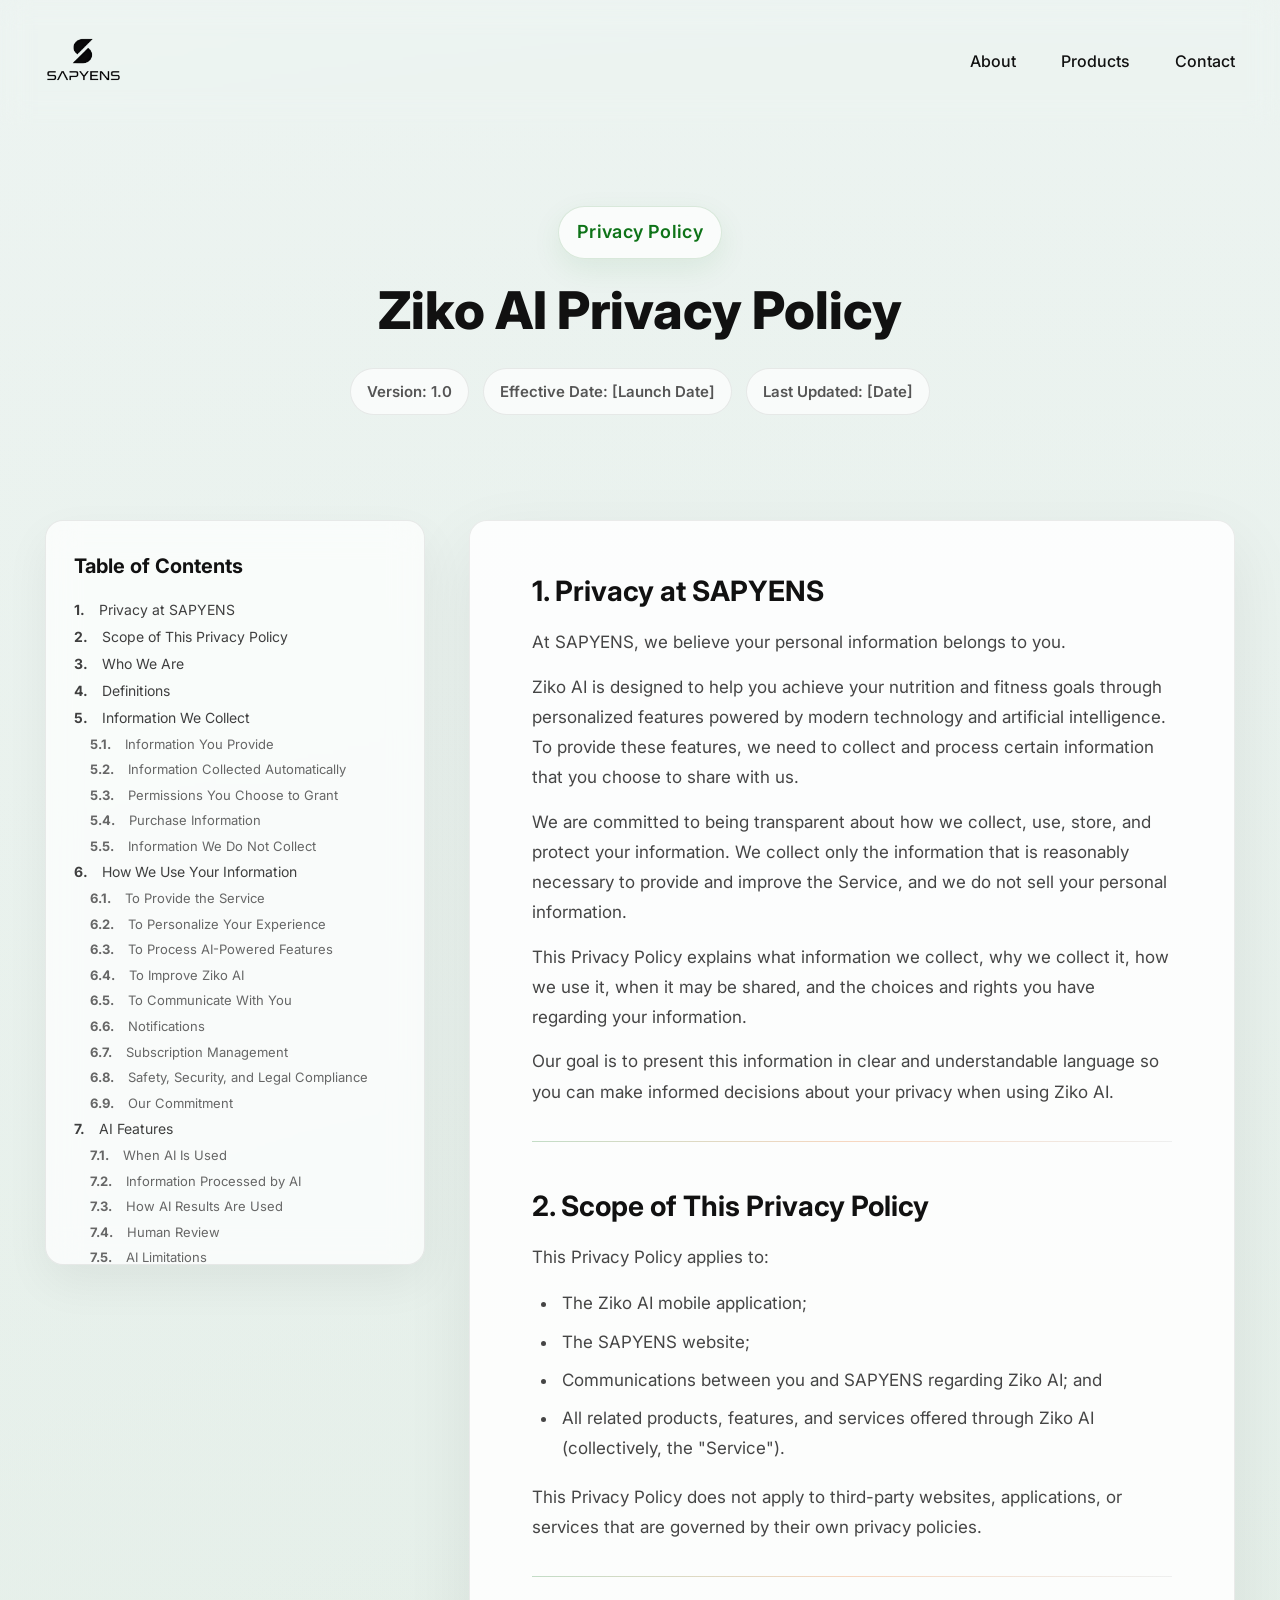
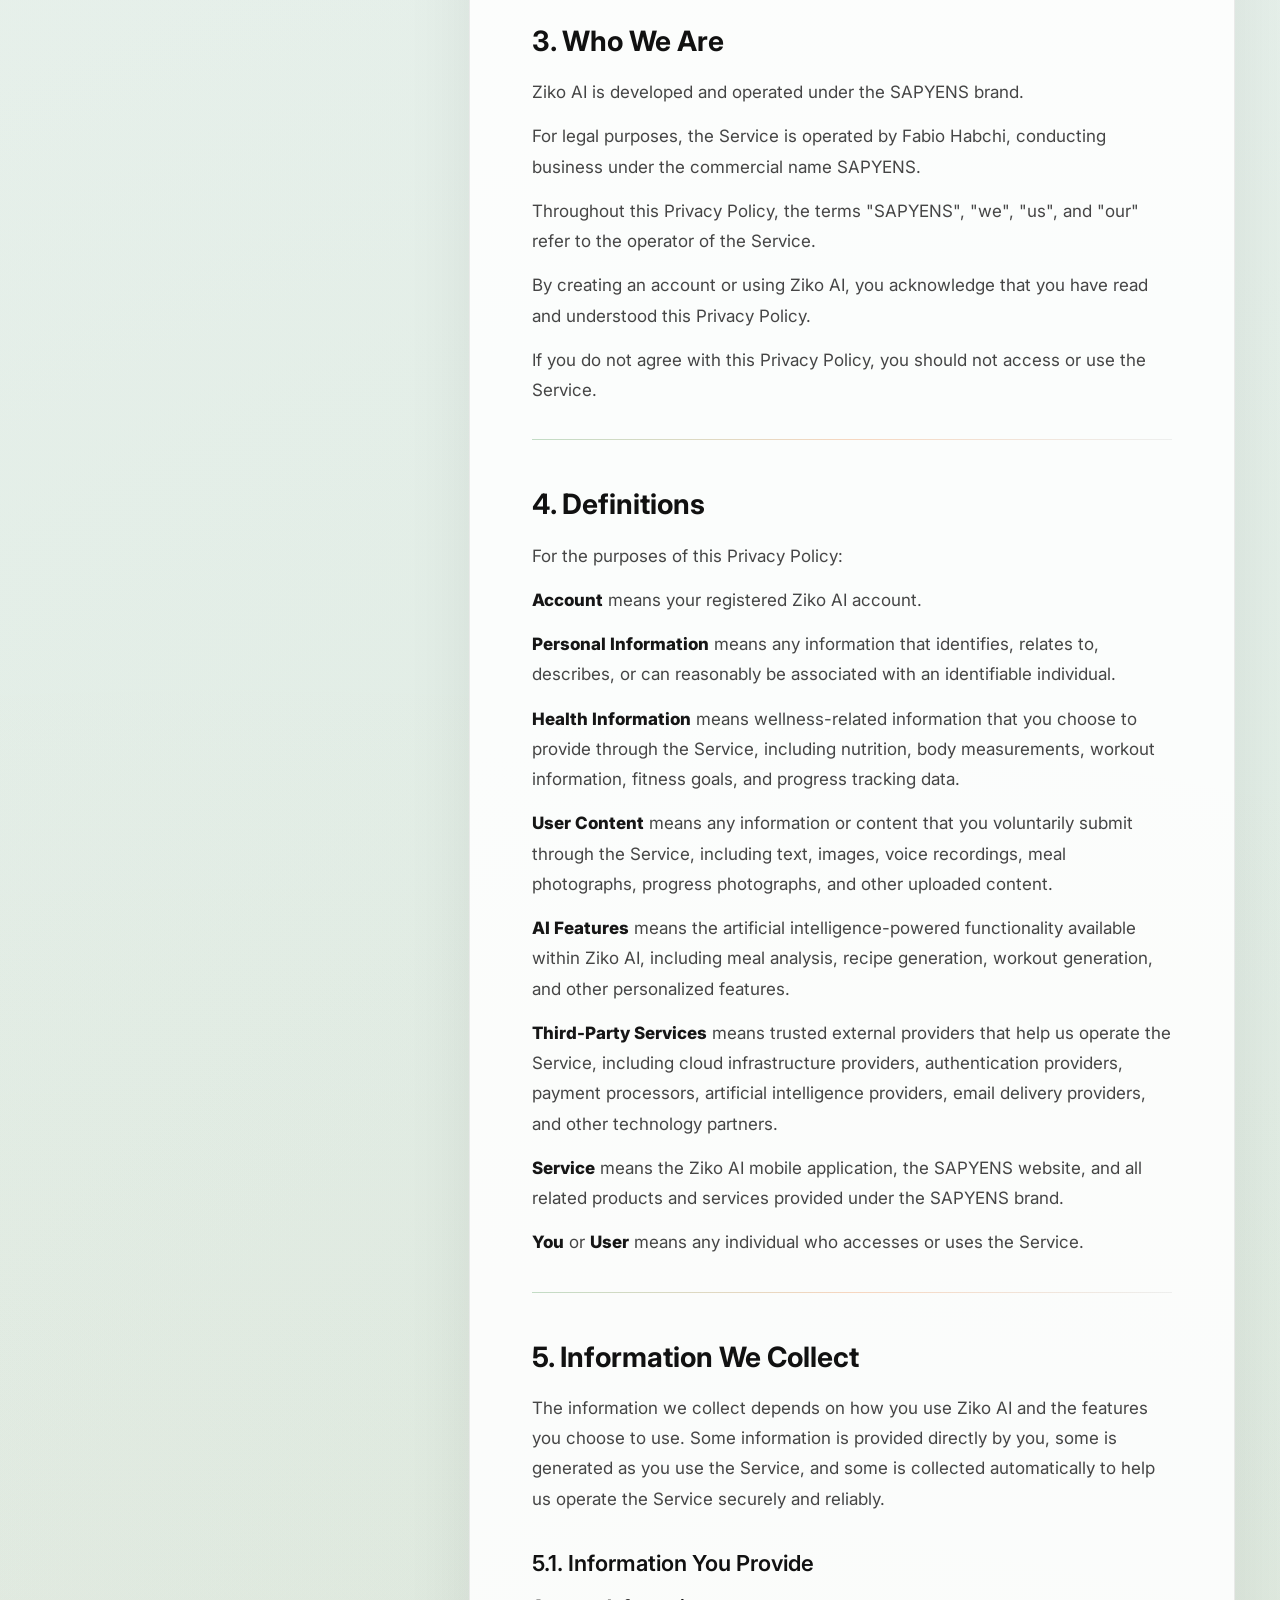
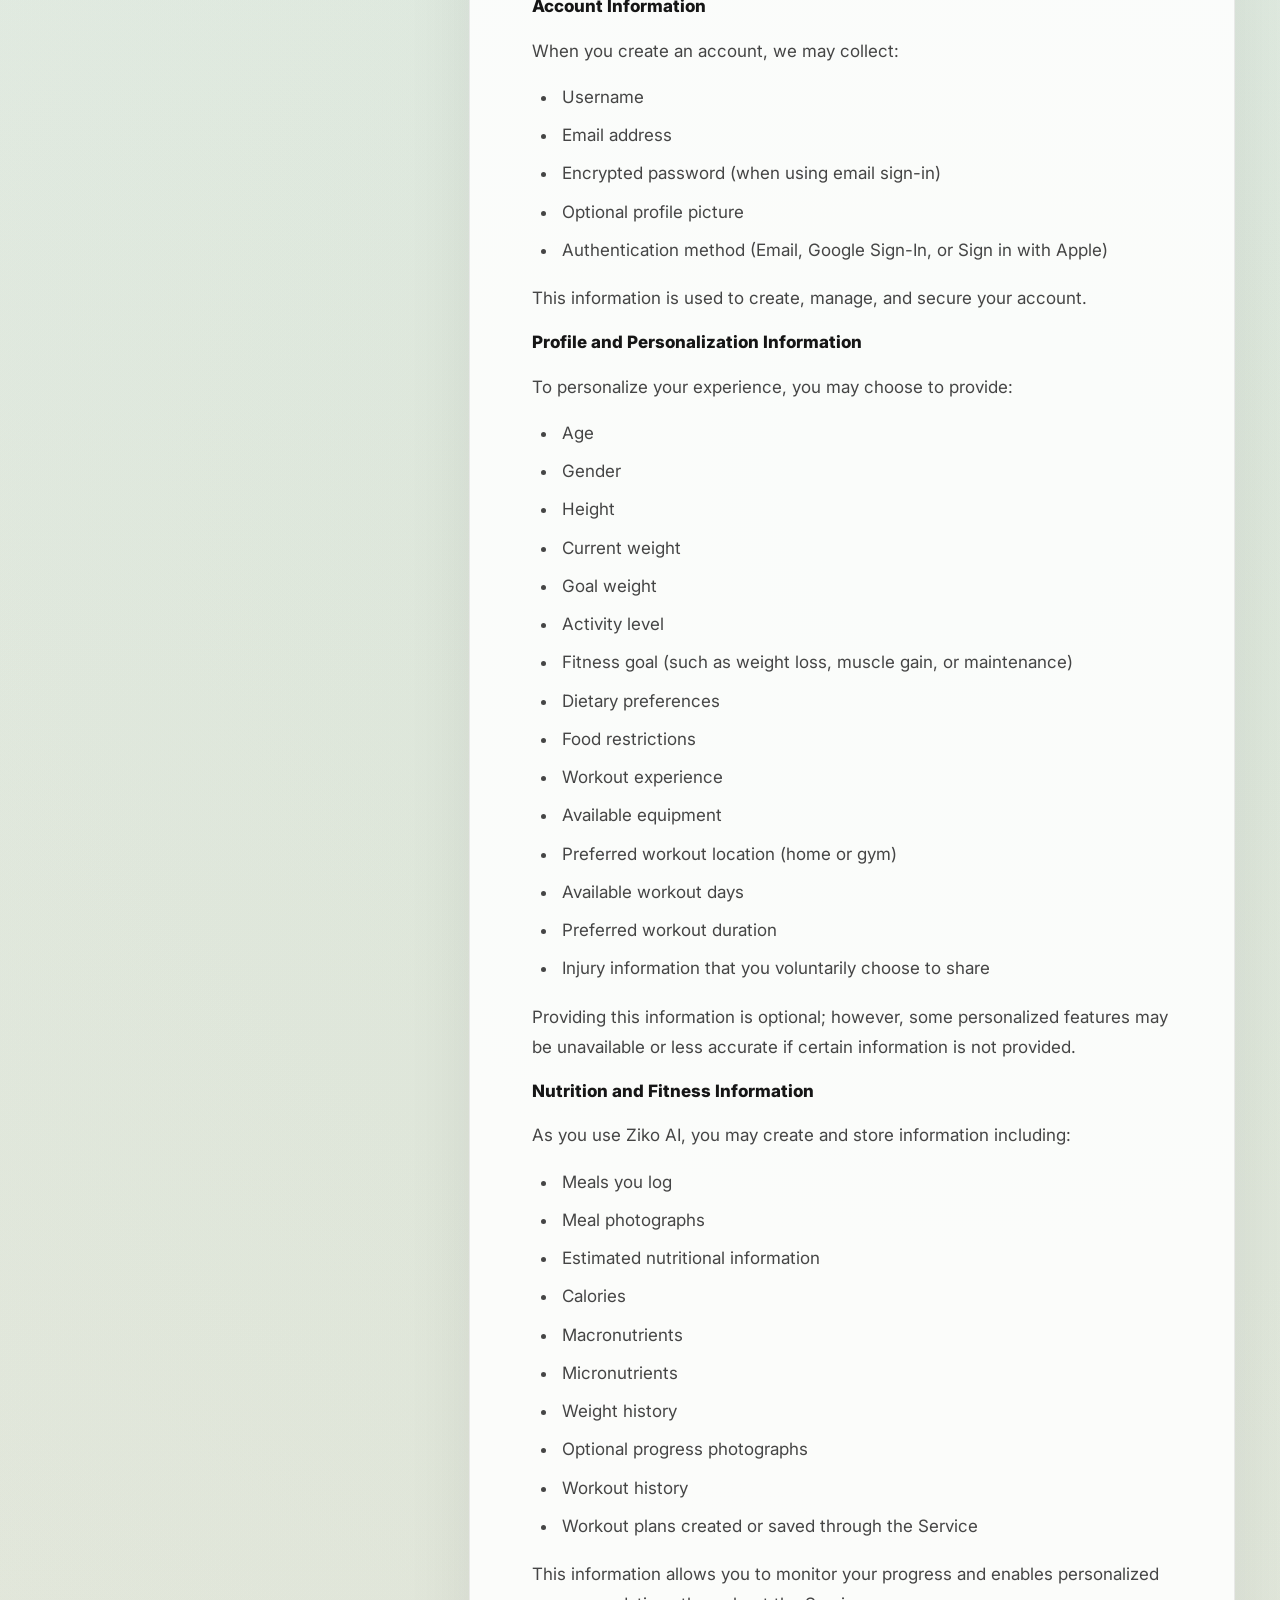
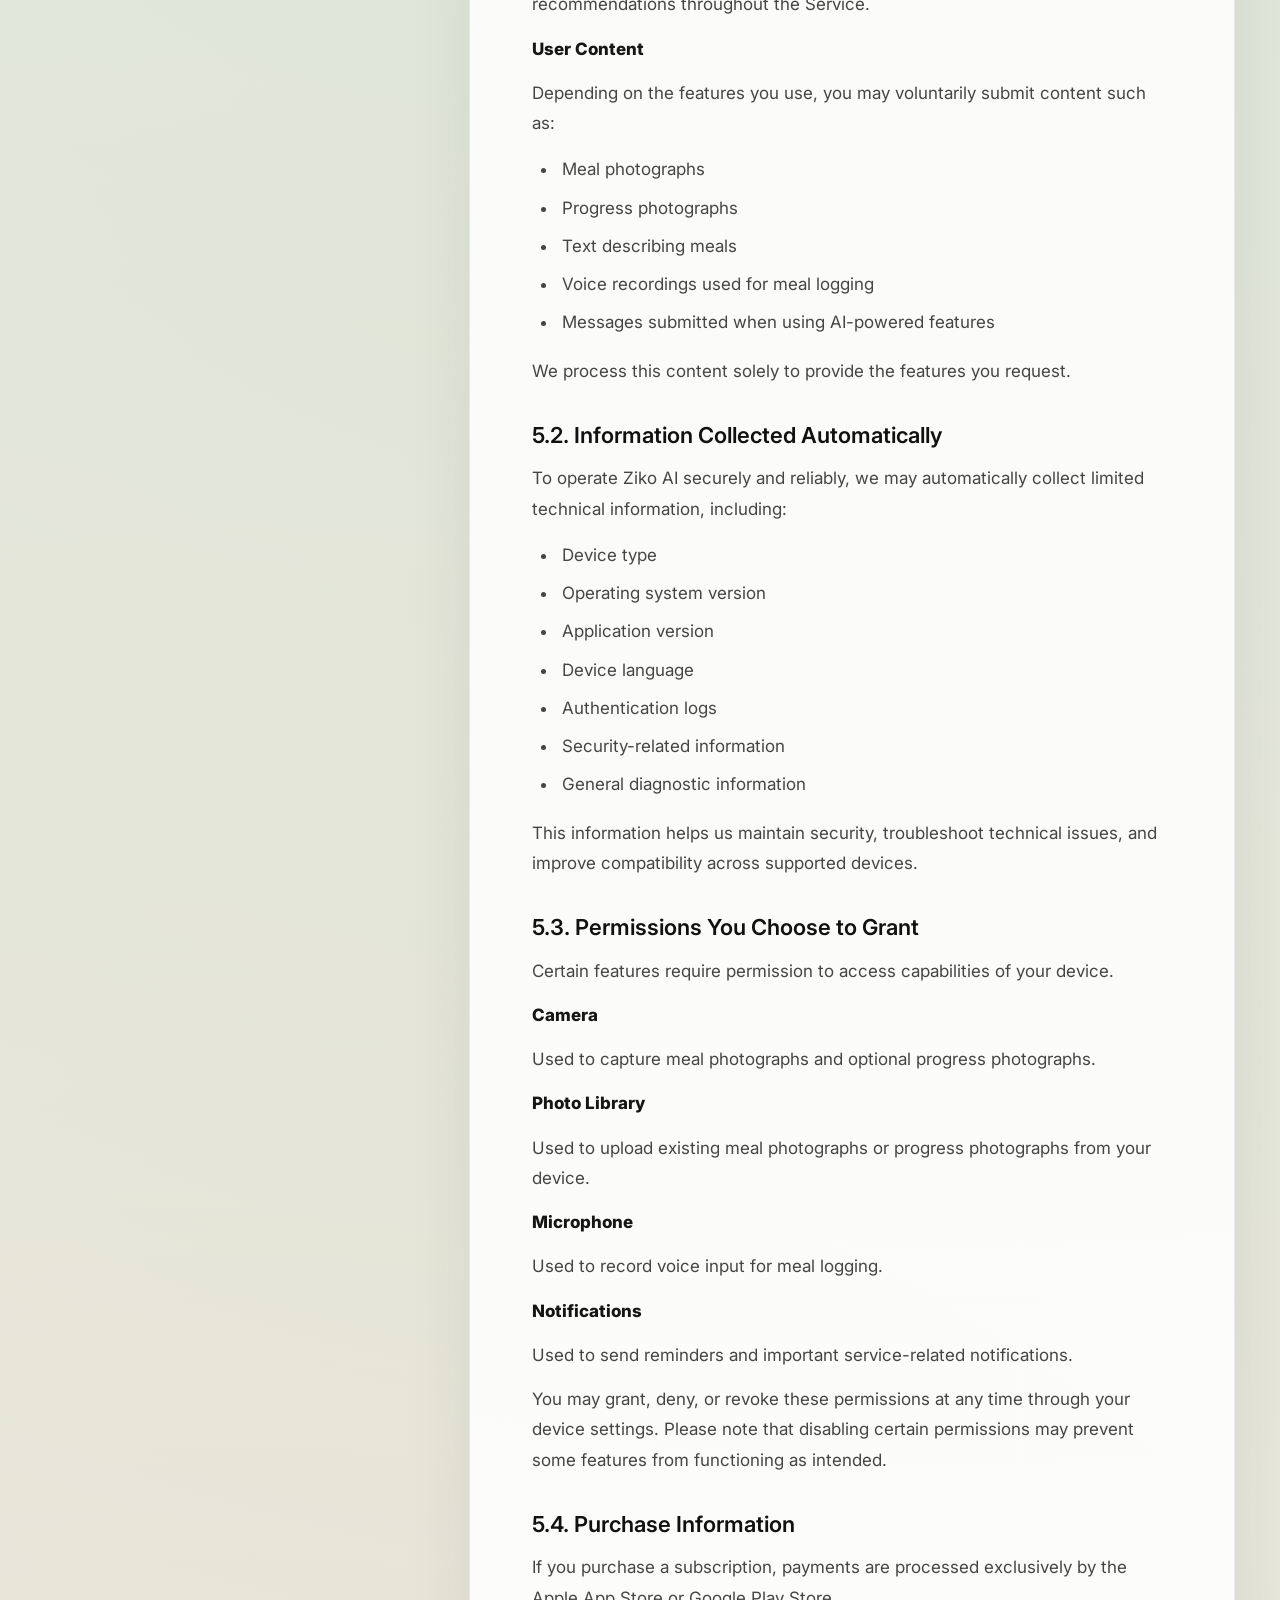
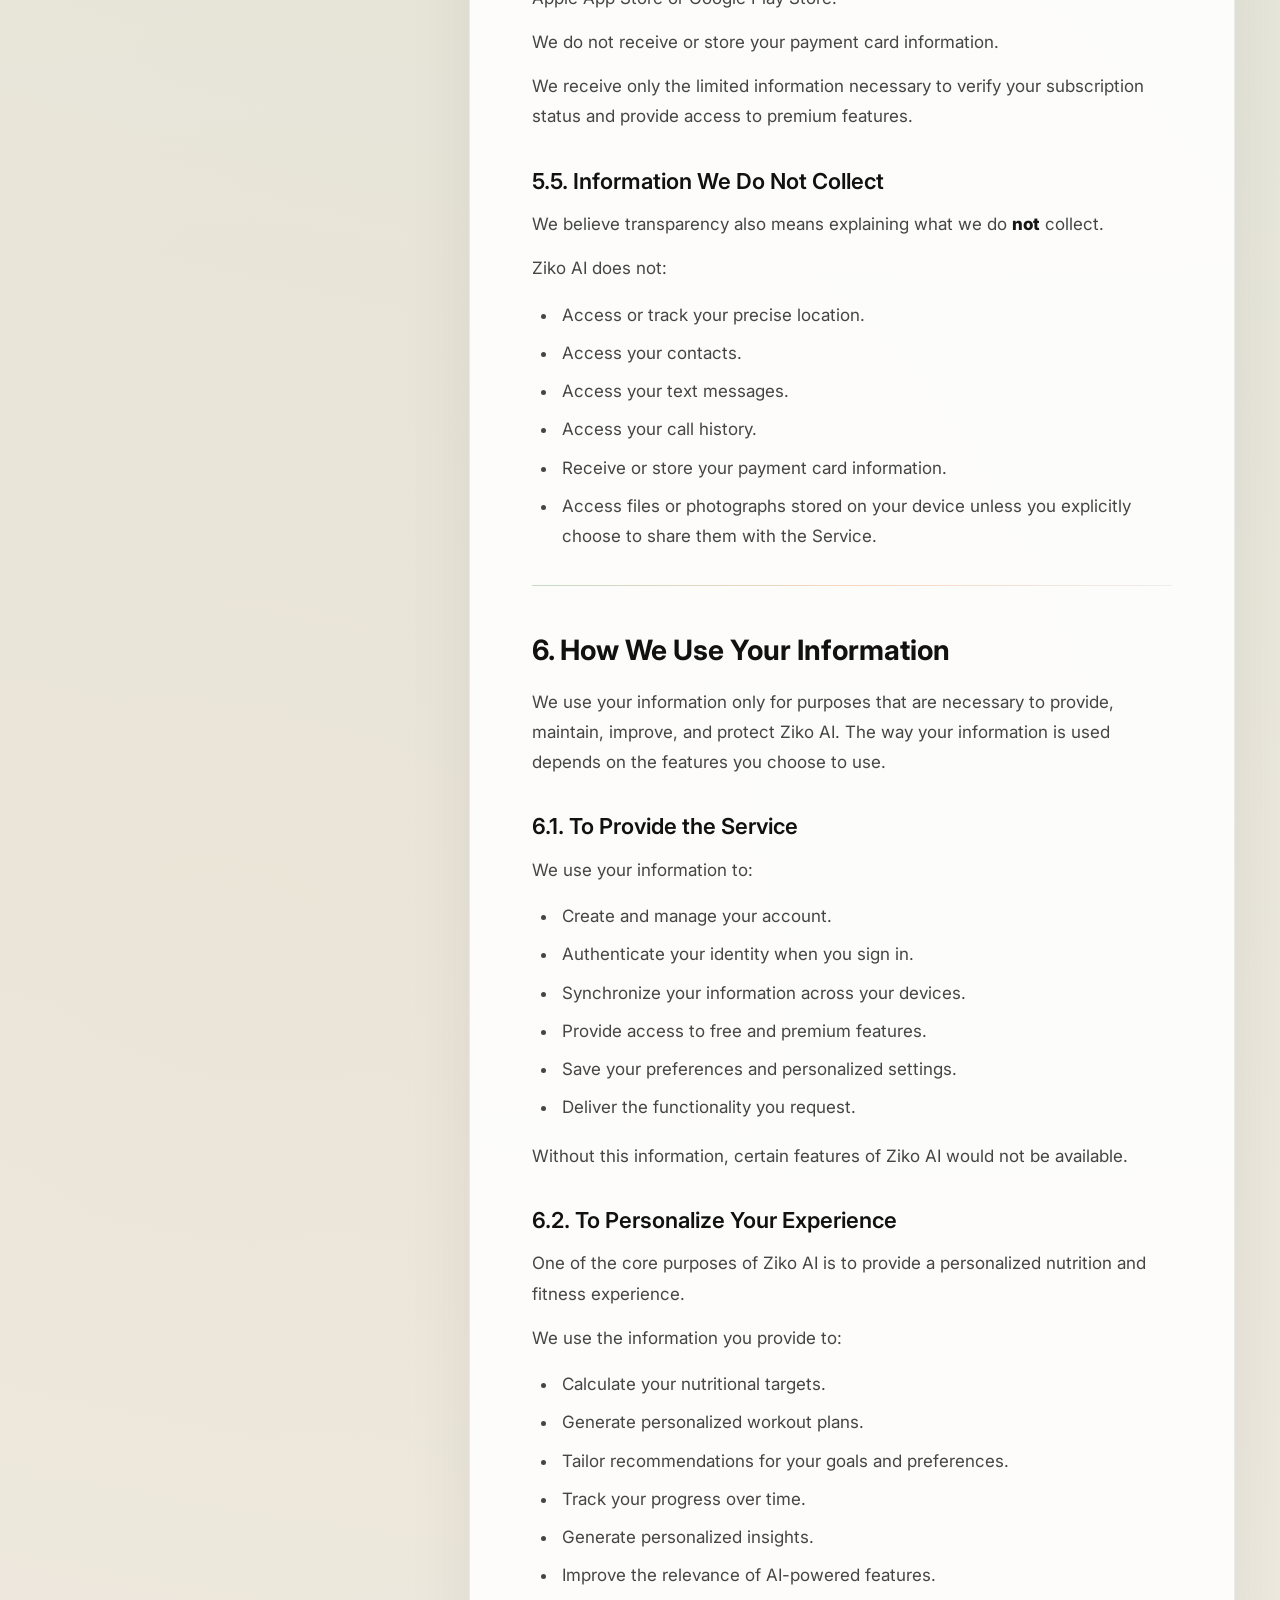
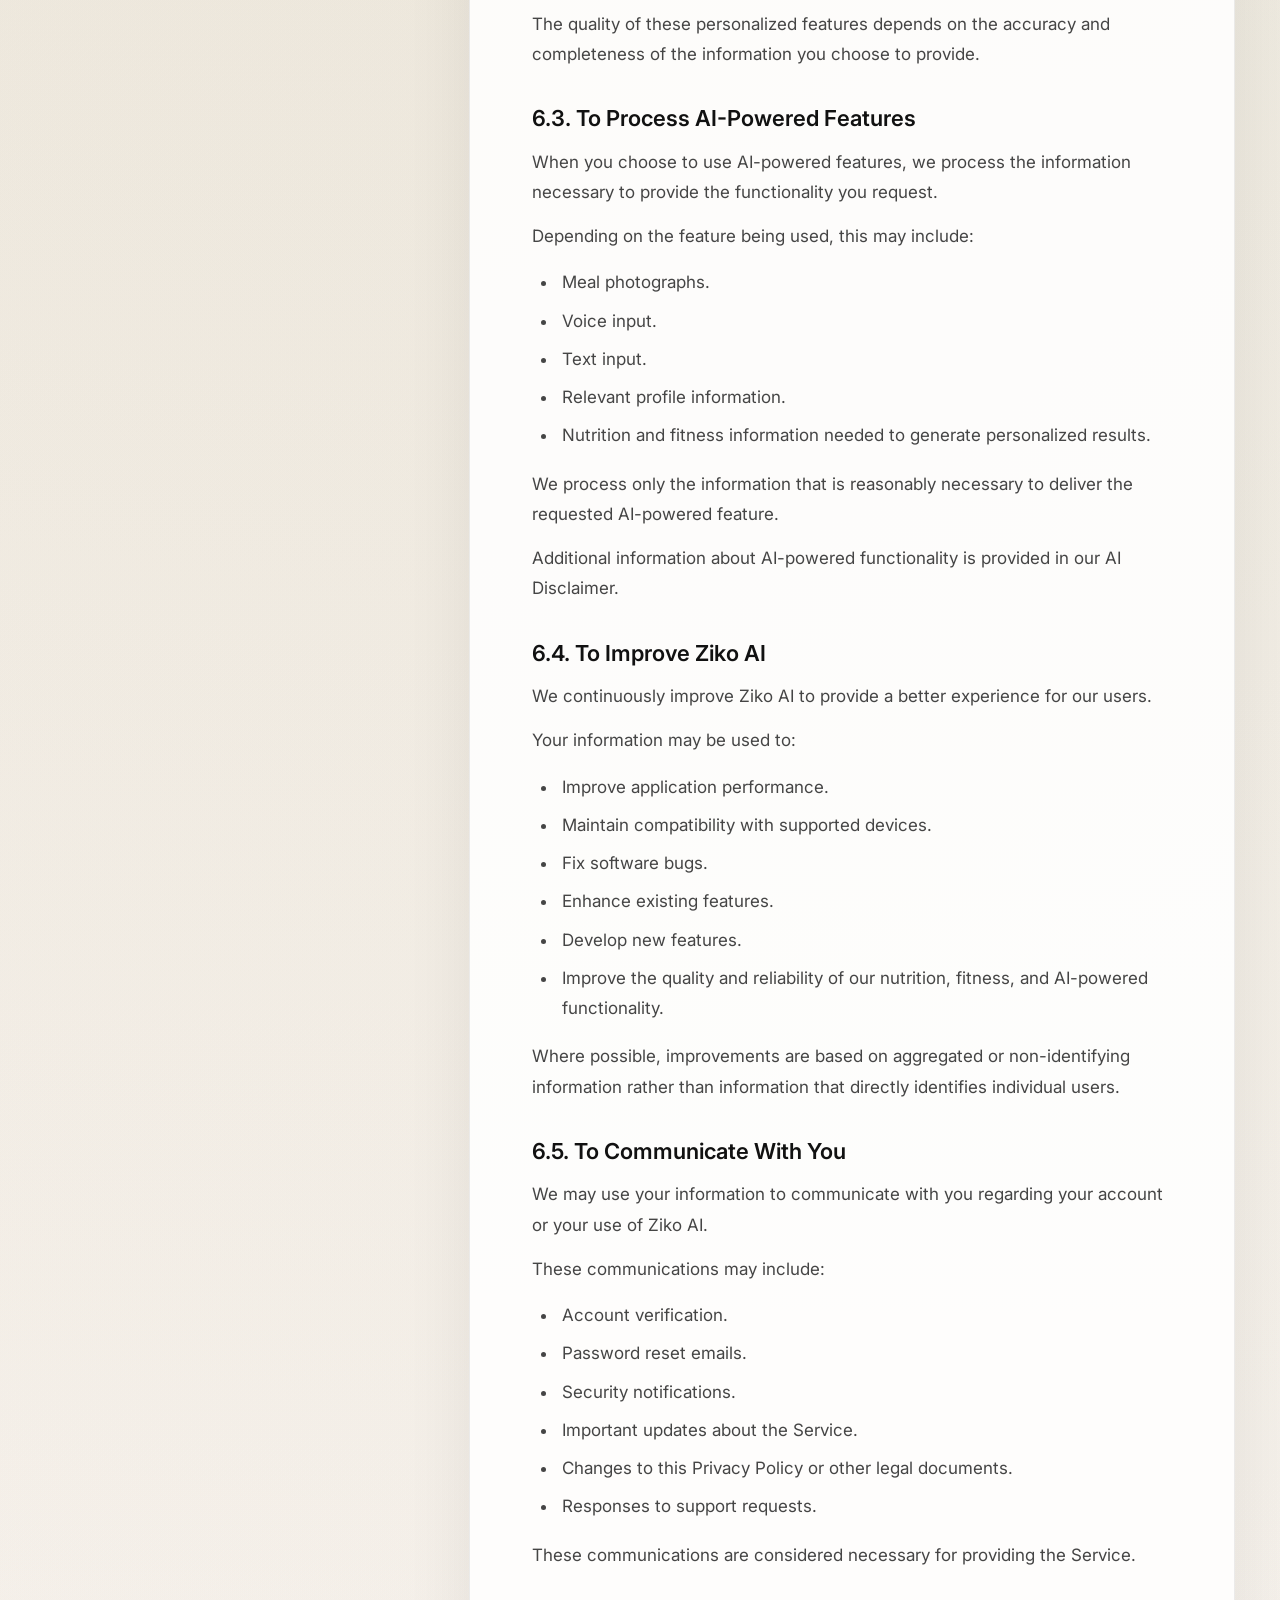
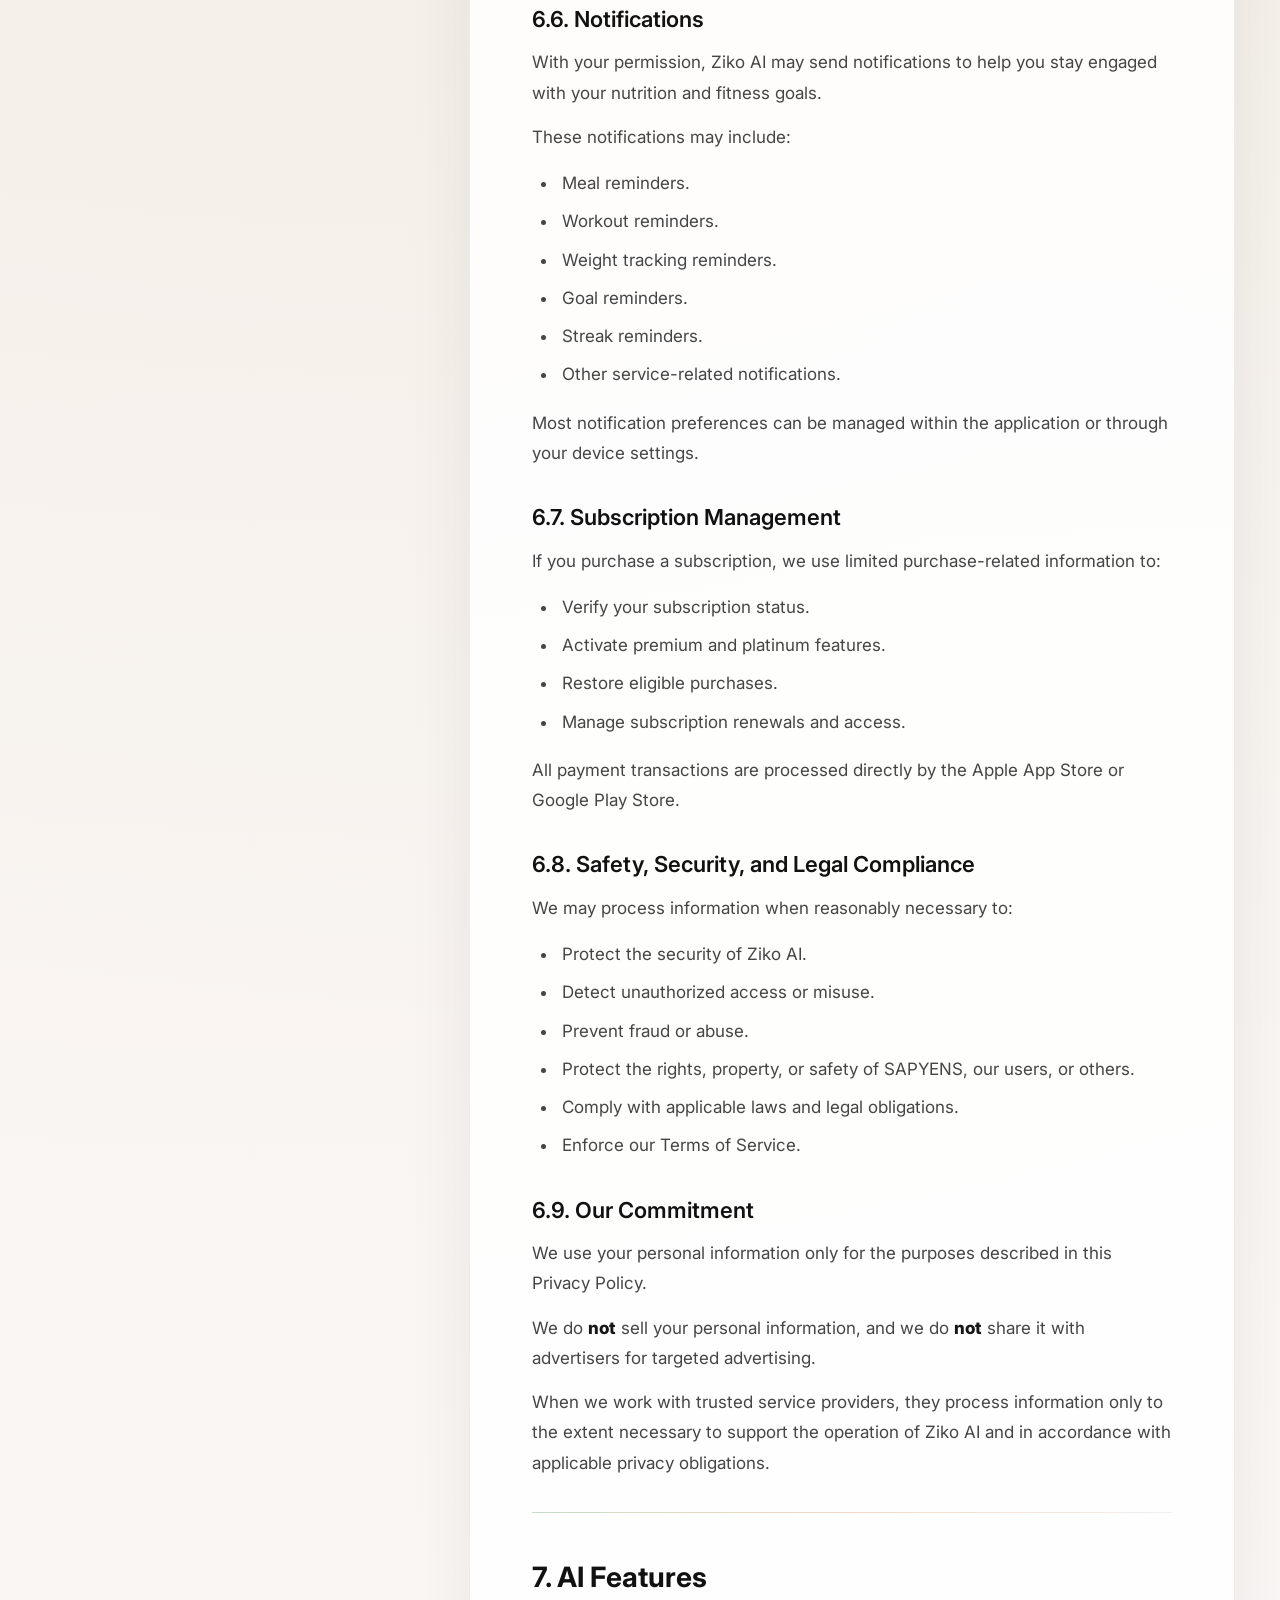
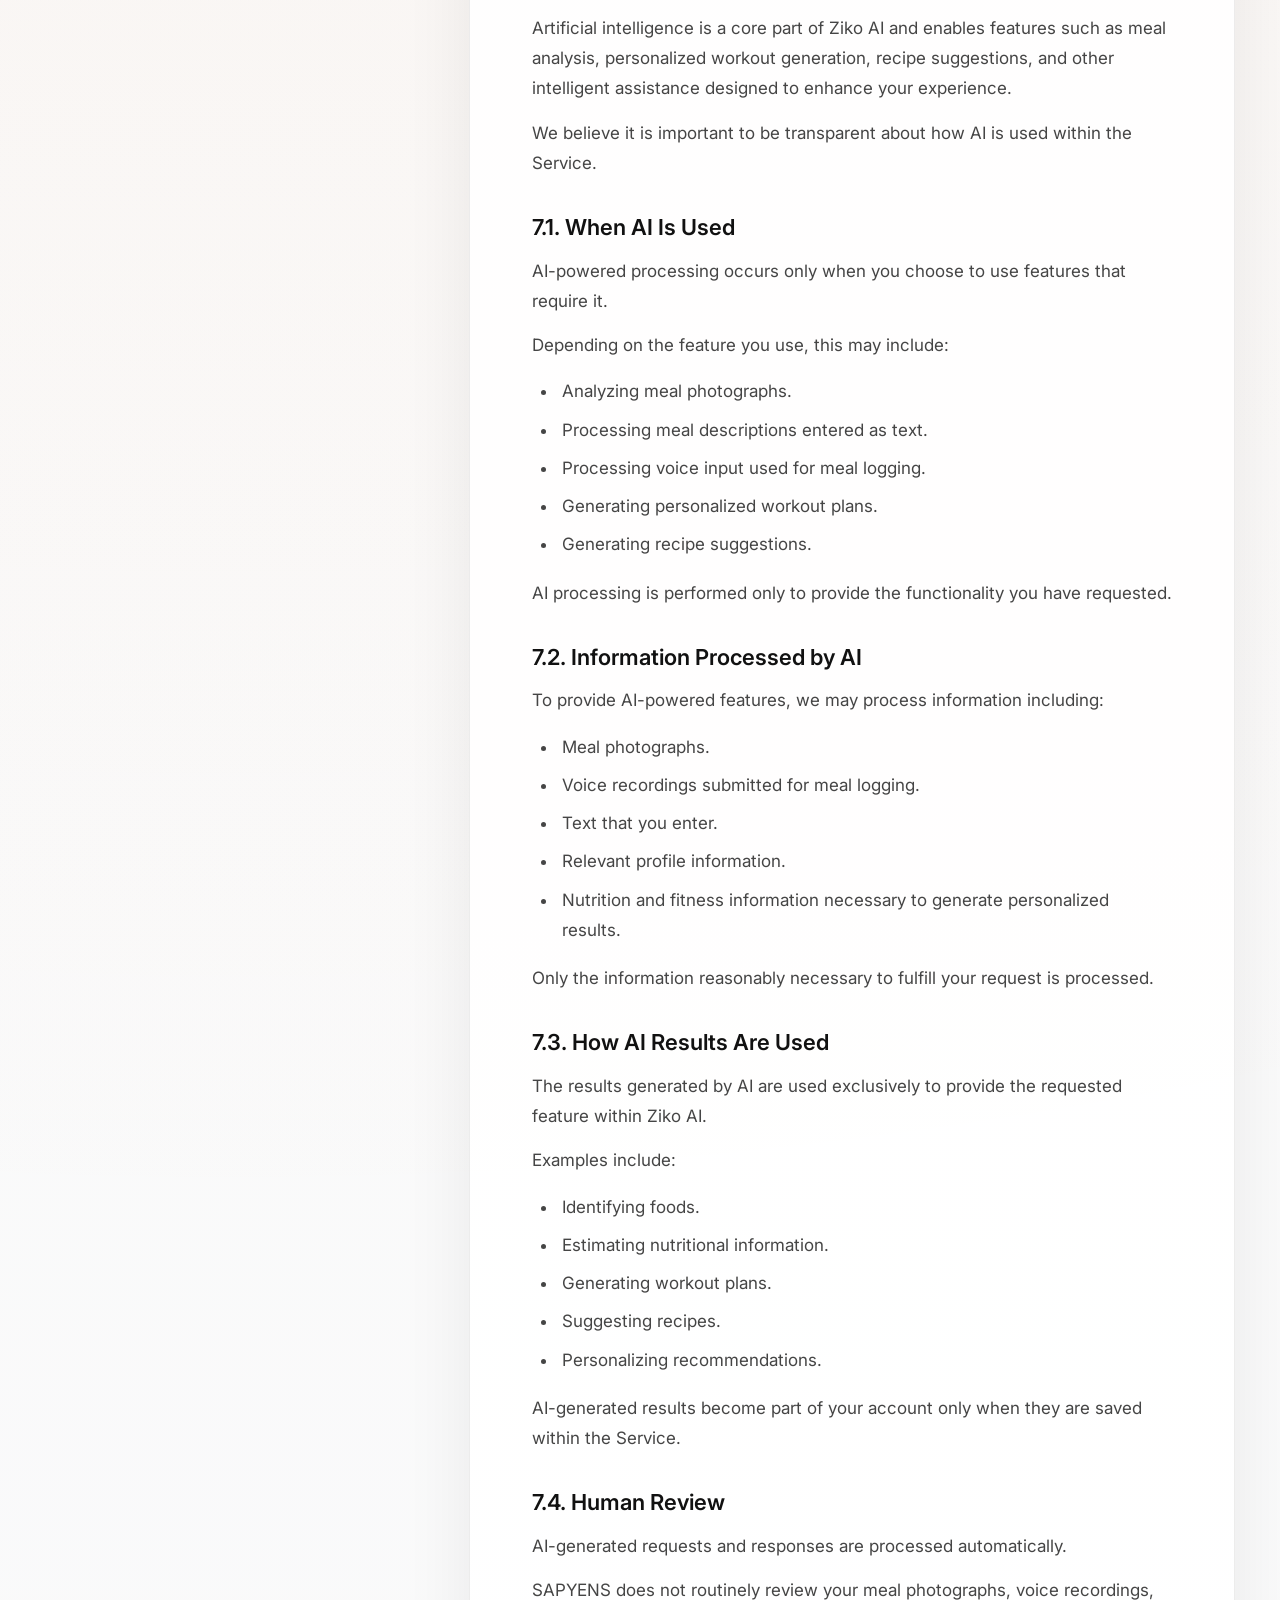
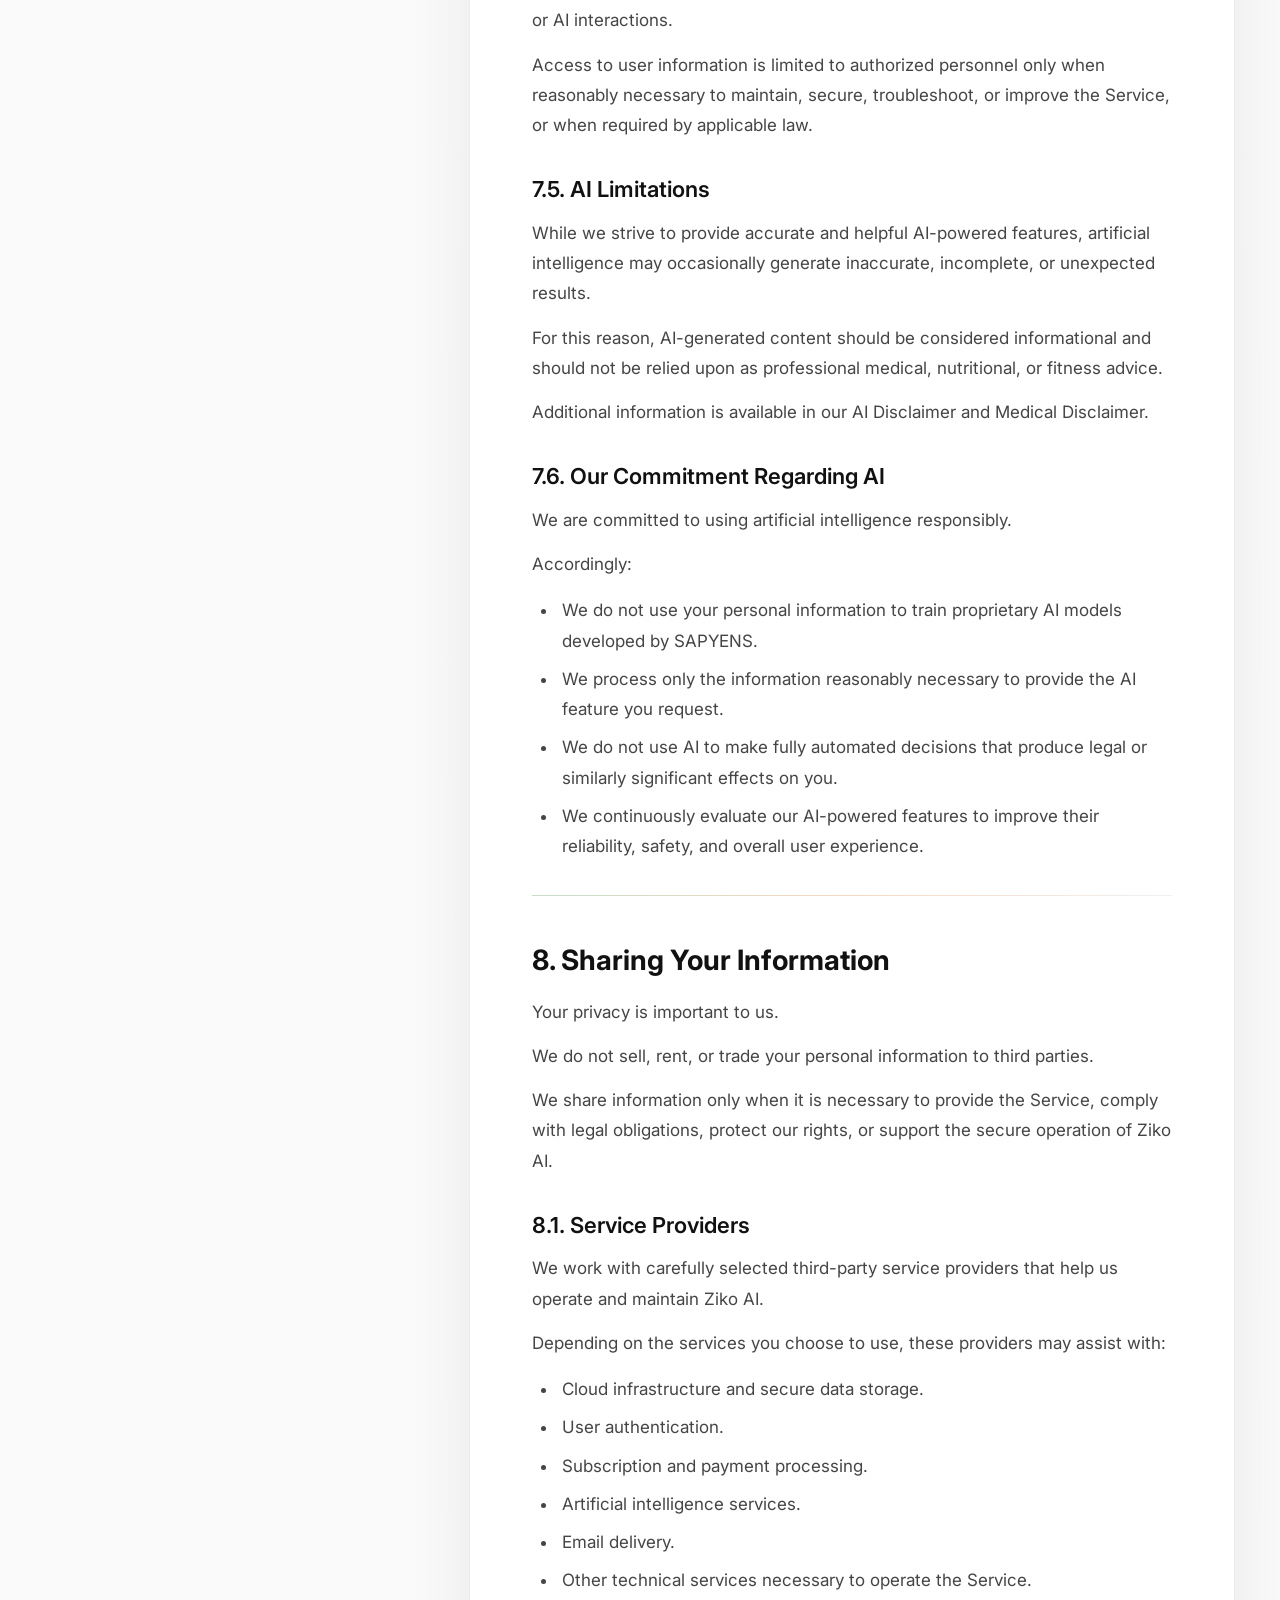
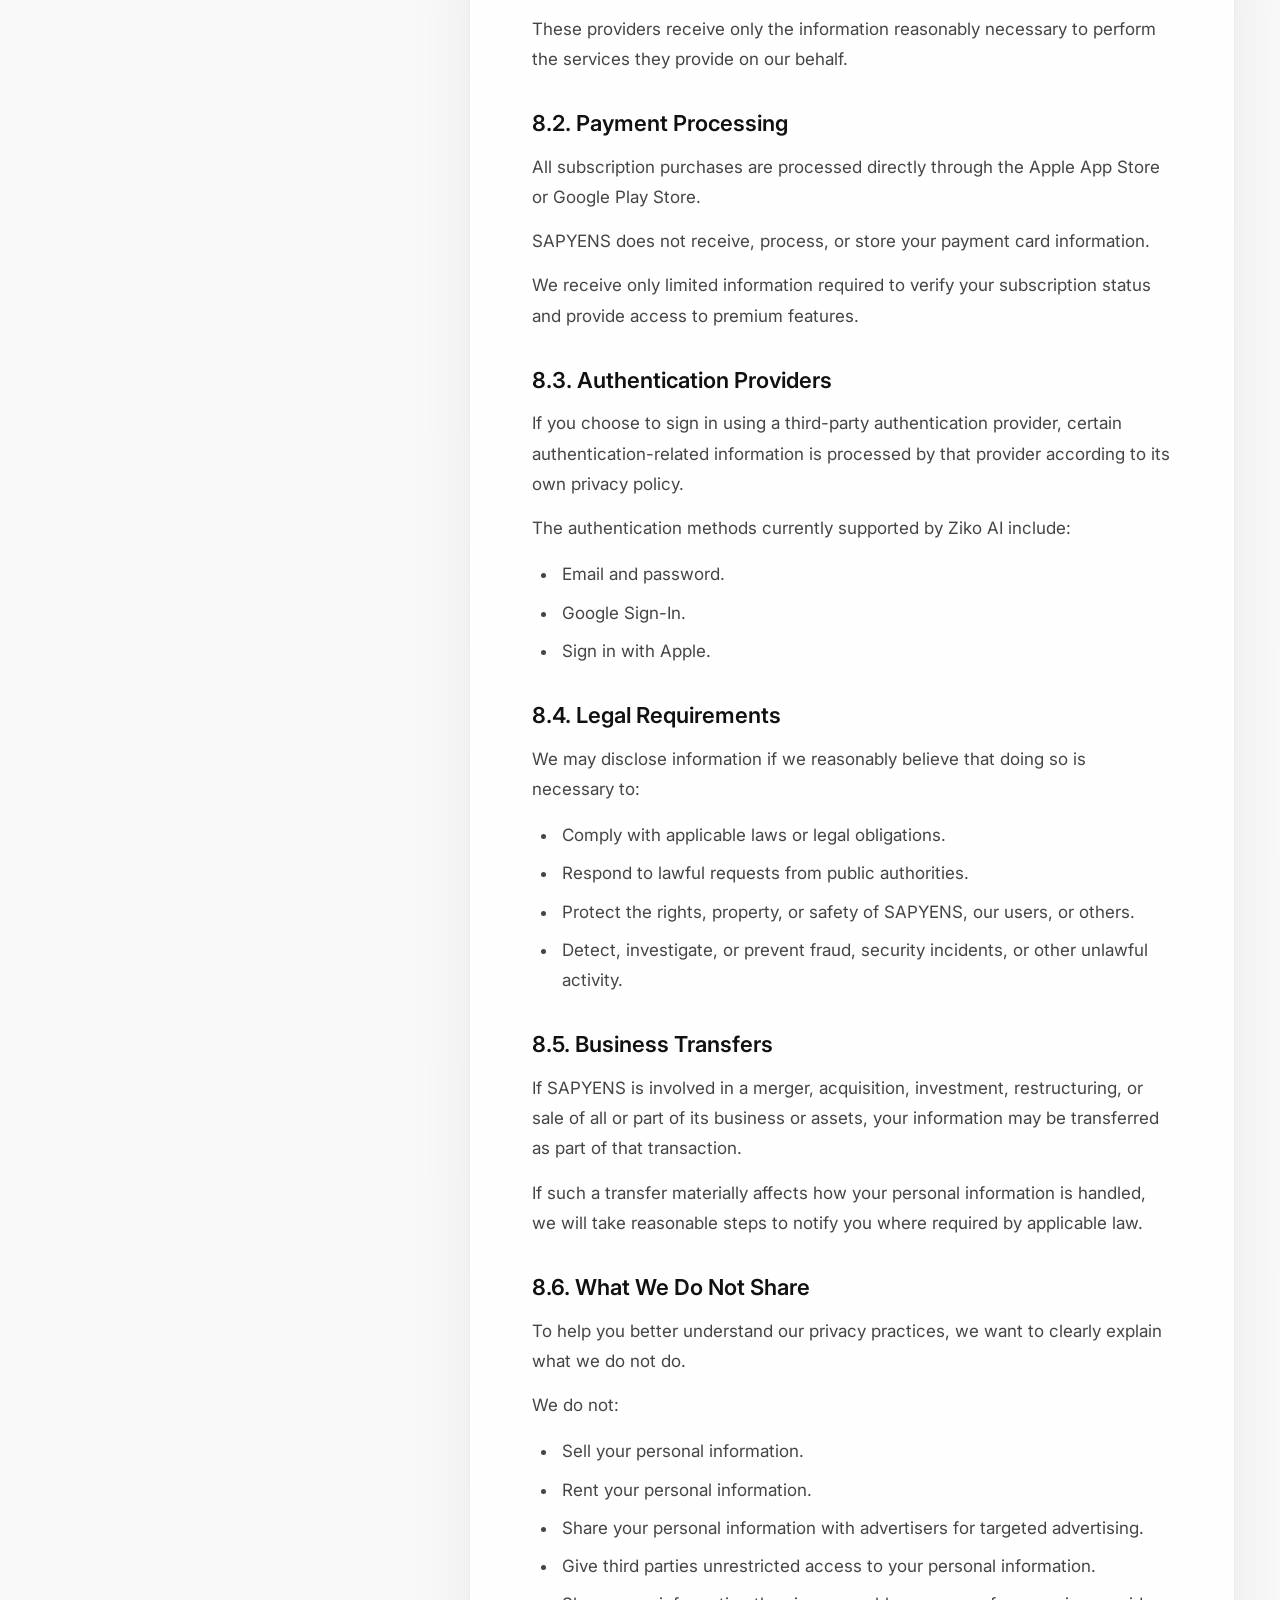
==== privacy.html @ 224bed56 "sapyensweb-version1.0.0" ====
<!DOCTYPE html>
<html lang="en">
<head>
    <meta charset="UTF-8">
    <meta name="viewport" content="width=device-width, initial-scale=1.0">
    <title>Privacy Policy | Sapyens</title>
    <meta name="description" content="Ziko AI Privacy Policy for Ziko AI by SAPYENS.">

    <link rel="icon" href="assets/favicon.png">

    <link rel="preconnect" href="https://fonts.googleapis.com">
    <link rel="preconnect" href="https://fonts.gstatic.com" crossorigin>
    <link href="https://fonts.googleapis.com/css2?family=Inter:wght@300;400;500;600;700;800;900&display=swap" rel="stylesheet">

    <link rel="stylesheet" href="css/style.css">
</head>
<body>

<header>
    <nav class="navbar">
        <a href="index.html" class="logo">
            <img src="assets/sapyens_logo_nobg.png" alt="Sapyens">
        </a>

        <ul class="nav-links">
            <li><a href="index.html#about">About</a></li>
            <li><a href="index.html#product">Products</a></li>
            <li><a href="mailto:support@sapyenslb.com">Contact</a></li>
        </ul>
    </nav>
</header>

<main class="legal-page">
    <section class="legal-hero">
        <p class="hero-label">Privacy Policy</p>
        <h1>Ziko AI Privacy Policy</h1>
        <div class="legal-meta">
<p>Version: 1.0</p>
<p>Effective Date: [Launch Date]</p>
<p>Last Updated: [Date]</p>
        </div>
    </section>

    <section class="legal-document-shell" aria-label="Ziko AI Privacy Policy content">
        <aside class="legal-toc" aria-label="Table of Contents">
            <h2>Table of Contents</h2>
            <ol>
<li class="legal-toc-item"><a href="#1-privacy-at-sapyens"><span class="legal-toc-number">1.</span><span class="legal-toc-title">Privacy at SAPYENS</span></a></li>
<li class="legal-toc-item"><a href="#2-scope-of-this-privacy-policy"><span class="legal-toc-number">2.</span><span class="legal-toc-title">Scope of This Privacy Policy</span></a></li>
<li class="legal-toc-item"><a href="#3-who-we-are"><span class="legal-toc-number">3.</span><span class="legal-toc-title">Who We Are</span></a></li>
<li class="legal-toc-item"><a href="#4-definitions"><span class="legal-toc-number">4.</span><span class="legal-toc-title">Definitions</span></a></li>
<li class="legal-toc-item"><a href="#5-information-we-collect"><span class="legal-toc-number">5.</span><span class="legal-toc-title">Information We Collect</span></a></li>
<li class="legal-toc-item is-subsection"><a href="#5-1-information-you-provide"><span class="legal-toc-number">5.1.</span><span class="legal-toc-title">Information You Provide</span></a></li>
<li class="legal-toc-item is-subsection"><a href="#5-2-information-collected-automatically"><span class="legal-toc-number">5.2.</span><span class="legal-toc-title">Information Collected Automatically</span></a></li>
<li class="legal-toc-item is-subsection"><a href="#5-3-permissions-you-choose-to-grant"><span class="legal-toc-number">5.3.</span><span class="legal-toc-title">Permissions You Choose to Grant</span></a></li>
<li class="legal-toc-item is-subsection"><a href="#5-4-purchase-information"><span class="legal-toc-number">5.4.</span><span class="legal-toc-title">Purchase Information</span></a></li>
<li class="legal-toc-item is-subsection"><a href="#5-5-information-we-do-not-collect"><span class="legal-toc-number">5.5.</span><span class="legal-toc-title">Information We Do Not Collect</span></a></li>
<li class="legal-toc-item"><a href="#6-how-we-use-your-information"><span class="legal-toc-number">6.</span><span class="legal-toc-title">How We Use Your Information</span></a></li>
<li class="legal-toc-item is-subsection"><a href="#6-1-to-provide-the-service"><span class="legal-toc-number">6.1.</span><span class="legal-toc-title">To Provide the Service</span></a></li>
<li class="legal-toc-item is-subsection"><a href="#6-2-to-personalize-your-experience"><span class="legal-toc-number">6.2.</span><span class="legal-toc-title">To Personalize Your Experience</span></a></li>
<li class="legal-toc-item is-subsection"><a href="#6-3-to-process-ai-powered-features"><span class="legal-toc-number">6.3.</span><span class="legal-toc-title">To Process AI-Powered Features</span></a></li>
<li class="legal-toc-item is-subsection"><a href="#6-4-to-improve-ziko-ai"><span class="legal-toc-number">6.4.</span><span class="legal-toc-title">To Improve Ziko AI</span></a></li>
<li class="legal-toc-item is-subsection"><a href="#6-5-to-communicate-with-you"><span class="legal-toc-number">6.5.</span><span class="legal-toc-title">To Communicate With You</span></a></li>
<li class="legal-toc-item is-subsection"><a href="#6-6-notifications"><span class="legal-toc-number">6.6.</span><span class="legal-toc-title">Notifications</span></a></li>
<li class="legal-toc-item is-subsection"><a href="#6-7-subscription-management"><span class="legal-toc-number">6.7.</span><span class="legal-toc-title">Subscription Management</span></a></li>
<li class="legal-toc-item is-subsection"><a href="#6-8-safety-security-and-legal-compliance"><span class="legal-toc-number">6.8.</span><span class="legal-toc-title">Safety, Security, and Legal Compliance</span></a></li>
<li class="legal-toc-item is-subsection"><a href="#6-9-our-commitment"><span class="legal-toc-number">6.9.</span><span class="legal-toc-title">Our Commitment</span></a></li>
<li class="legal-toc-item"><a href="#7-ai-features"><span class="legal-toc-number">7.</span><span class="legal-toc-title">AI Features</span></a></li>
<li class="legal-toc-item is-subsection"><a href="#7-1-when-ai-is-used"><span class="legal-toc-number">7.1.</span><span class="legal-toc-title">When AI Is Used</span></a></li>
<li class="legal-toc-item is-subsection"><a href="#7-2-information-processed-by-ai"><span class="legal-toc-number">7.2.</span><span class="legal-toc-title">Information Processed by AI</span></a></li>
<li class="legal-toc-item is-subsection"><a href="#7-3-how-ai-results-are-used"><span class="legal-toc-number">7.3.</span><span class="legal-toc-title">How AI Results Are Used</span></a></li>
<li class="legal-toc-item is-subsection"><a href="#7-4-human-review"><span class="legal-toc-number">7.4.</span><span class="legal-toc-title">Human Review</span></a></li>
<li class="legal-toc-item is-subsection"><a href="#7-5-ai-limitations"><span class="legal-toc-number">7.5.</span><span class="legal-toc-title">AI Limitations</span></a></li>
<li class="legal-toc-item is-subsection"><a href="#7-6-our-commitment-regarding-ai"><span class="legal-toc-number">7.6.</span><span class="legal-toc-title">Our Commitment Regarding AI</span></a></li>
<li class="legal-toc-item"><a href="#8-sharing-your-information"><span class="legal-toc-number">8.</span><span class="legal-toc-title">Sharing Your Information</span></a></li>
<li class="legal-toc-item is-subsection"><a href="#8-1-service-providers"><span class="legal-toc-number">8.1.</span><span class="legal-toc-title">Service Providers</span></a></li>
<li class="legal-toc-item is-subsection"><a href="#8-2-payment-processing"><span class="legal-toc-number">8.2.</span><span class="legal-toc-title">Payment Processing</span></a></li>
<li class="legal-toc-item is-subsection"><a href="#8-3-authentication-providers"><span class="legal-toc-number">8.3.</span><span class="legal-toc-title">Authentication Providers</span></a></li>
<li class="legal-toc-item is-subsection"><a href="#8-4-legal-requirements"><span class="legal-toc-number">8.4.</span><span class="legal-toc-title">Legal Requirements</span></a></li>
<li class="legal-toc-item is-subsection"><a href="#8-5-business-transfers"><span class="legal-toc-number">8.5.</span><span class="legal-toc-title">Business Transfers</span></a></li>
<li class="legal-toc-item is-subsection"><a href="#8-6-what-we-do-not-share"><span class="legal-toc-number">8.6.</span><span class="legal-toc-title">What We Do Not Share</span></a></li>
<li class="legal-toc-item is-subsection"><a href="#8-7-future-service-providers"><span class="legal-toc-number">8.7.</span><span class="legal-toc-title">Future Service Providers</span></a></li>
<li class="legal-toc-item"><a href="#9-protecting-and-managing-your-information"><span class="legal-toc-number">9.</span><span class="legal-toc-title">Protecting and Managing Your Information</span></a></li>
<li class="legal-toc-item is-subsection"><a href="#9-1-how-your-information-is-stored"><span class="legal-toc-number">9.1.</span><span class="legal-toc-title">How Your Information Is Stored</span></a></li>
<li class="legal-toc-item is-subsection"><a href="#9-2-security-measures"><span class="legal-toc-number">9.2.</span><span class="legal-toc-title">Security Measures</span></a></li>
<li class="legal-toc-item is-subsection"><a href="#9-3-how-long-we-keep-your-information"><span class="legal-toc-number">9.3.</span><span class="legal-toc-title">How Long We Keep Your Information</span></a></li>
<li class="legal-toc-item is-subsection"><a href="#9-4-account-deletion"><span class="legal-toc-number">9.4.</span><span class="legal-toc-title">Account Deletion</span></a></li>
<li class="legal-toc-item is-subsection"><a href="#9-5-deleting-your-nutrition-and-workout-data"><span class="legal-toc-number">9.5.</span><span class="legal-toc-title">Deleting Your Nutrition and Workout Data</span></a></li>
<li class="legal-toc-item is-subsection"><a href="#9-6-voice-recordings"><span class="legal-toc-number">9.6.</span><span class="legal-toc-title">Voice Recordings</span></a></li>
<li class="legal-toc-item is-subsection"><a href="#9-7-our-security-commitment"><span class="legal-toc-number">9.7.</span><span class="legal-toc-title">Our Security Commitment</span></a></li>
<li class="legal-toc-item"><a href="#10-your-privacy-rights"><span class="legal-toc-number">10.</span><span class="legal-toc-title">Your Privacy Rights</span></a></li>
<li class="legal-toc-item is-subsection"><a href="#10-1-access-and-update-your-information"><span class="legal-toc-number">10.1.</span><span class="legal-toc-title">Access and Update Your Information</span></a></li>
<li class="legal-toc-item is-subsection"><a href="#10-2-delete-your-account"><span class="legal-toc-number">10.2.</span><span class="legal-toc-title">Delete Your Account</span></a></li>
<li class="legal-toc-item is-subsection"><a href="#10-3-delete-your-data"><span class="legal-toc-number">10.3.</span><span class="legal-toc-title">Delete Your Data</span></a></li>
<li class="legal-toc-item is-subsection"><a href="#10-4-manage-device-permissions"><span class="legal-toc-number">10.4.</span><span class="legal-toc-title">Manage Device Permissions</span></a></li>
<li class="legal-toc-item is-subsection"><a href="#10-5-contacting-us-about-your-privacy"><span class="legal-toc-number">10.5.</span><span class="legal-toc-title">Contacting Us About Your Privacy</span></a></li>
<li class="legal-toc-item"><a href="#11-children-s-privacy"><span class="legal-toc-number">11.</span><span class="legal-toc-title">Children&#x27;s Privacy</span></a></li>
<li class="legal-toc-item"><a href="#12-international-users"><span class="legal-toc-number">12.</span><span class="legal-toc-title">International Users</span></a></li>
<li class="legal-toc-item"><a href="#13-future-services"><span class="legal-toc-number">13.</span><span class="legal-toc-title">Future Services</span></a></li>
<li class="legal-toc-item is-subsection"><a href="#13-1-analytics"><span class="legal-toc-number">13.1.</span><span class="legal-toc-title">Analytics</span></a></li>
<li class="legal-toc-item is-subsection"><a href="#13-2-crash-reporting"><span class="legal-toc-number">13.2.</span><span class="legal-toc-title">Crash Reporting</span></a></li>
<li class="legal-toc-item"><a href="#14-changes-to-this-privacy-policy"><span class="legal-toc-number">14.</span><span class="legal-toc-title">Changes to This Privacy Policy</span></a></li>
<li class="legal-toc-item"><a href="#15-contact-us"><span class="legal-toc-number">15.</span><span class="legal-toc-title">Contact Us</span></a></li>
            </ol>
        </aside>

        <article class="legal-document">
<h2 id="1-privacy-at-sapyens"><span>1.</span> Privacy at SAPYENS</h2>
<p>At SAPYENS, we believe your personal information belongs to you.</p>
<p>Ziko AI is designed to help you achieve your nutrition and fitness goals through personalized features powered by modern technology and artificial intelligence. To provide these features, we need to collect and process certain information that you choose to share with us.</p>
<p>We are committed to being transparent about how we collect, use, store, and protect your information. We collect only the information that is reasonably necessary to provide and improve the Service, and we do not sell your personal information.</p>
<p>This Privacy Policy explains what information we collect, why we collect it, how we use it, when it may be shared, and the choices and rights you have regarding your information.</p>
<p>Our goal is to present this information in clear and understandable language so you can make informed decisions about your privacy when using Ziko AI.</p>
<hr class="legal-divider">
<h2 id="2-scope-of-this-privacy-policy"><span>2.</span> Scope of This Privacy Policy</h2>
<p>This Privacy Policy applies to:</p>
<ul>
<li>The Ziko AI mobile application;</li>
<li>The SAPYENS website;</li>
<li>Communications between you and SAPYENS regarding Ziko AI; and</li>
<li>All related products, features, and services offered through Ziko AI (collectively, the &quot;Service&quot;).</li>
</ul>
<p>This Privacy Policy does not apply to third-party websites, applications, or services that are governed by their own privacy policies.</p>
<hr class="legal-divider">
<h2 id="3-who-we-are"><span>3.</span> Who We Are</h2>
<p>Ziko AI is developed and operated under the SAPYENS brand.</p>
<p>For legal purposes, the Service is operated by Fabio Habchi, conducting business under the commercial name SAPYENS.</p>
<p>Throughout this Privacy Policy, the terms &quot;SAPYENS&quot;, &quot;we&quot;, &quot;us&quot;, and &quot;our&quot; refer to the operator of the Service.</p>
<p>By creating an account or using Ziko AI, you acknowledge that you have read and understood this Privacy Policy.</p>
<p>If you do not agree with this Privacy Policy, you should not access or use the Service.</p>
<hr class="legal-divider">
<h2 id="4-definitions"><span>4.</span> Definitions</h2>
<p>For the purposes of this Privacy Policy:</p>
<p><strong>Account</strong> means your registered Ziko AI account.</p>
<p><strong>Personal Information</strong> means any information that identifies, relates to, describes, or can reasonably be associated with an identifiable individual.</p>
<p><strong>Health Information</strong> means wellness-related information that you choose to provide through the Service, including nutrition, body measurements, workout information, fitness goals, and progress tracking data.</p>
<p><strong>User Content</strong> means any information or content that you voluntarily submit through the Service, including text, images, voice recordings, meal photographs, progress photographs, and other uploaded content.</p>
<p><strong>AI Features</strong> means the artificial intelligence-powered functionality available within Ziko AI, including meal analysis, recipe generation, workout generation, and other personalized features.</p>
<p><strong>Third-Party Services</strong> means trusted external providers that help us operate the Service, including cloud infrastructure providers, authentication providers, payment processors, artificial intelligence providers, email delivery providers, and other technology partners.</p>
<p><strong>Service</strong> means the Ziko AI mobile application, the SAPYENS website, and all related products and services provided under the SAPYENS brand.</p>
<p><strong>You</strong> or <strong>User</strong> means any individual who accesses or uses the Service.</p>
<hr class="legal-divider">
<h2 id="5-information-we-collect"><span>5.</span> Information We Collect</h2>
<p>The information we collect depends on how you use Ziko AI and the features you choose to use. Some information is provided directly by you, some is generated as you use the Service, and some is collected automatically to help us operate the Service securely and reliably.</p>
<h3 id="5-1-information-you-provide"><span>5.1.</span> Information You Provide</h3>
<p><strong>Account Information</strong></p>
<p>When you create an account, we may collect:</p>
<ul>
<li>Username</li>
<li>Email address</li>
<li>Encrypted password (when using email sign-in)</li>
<li>Optional profile picture</li>
<li>Authentication method (Email, Google Sign-In, or Sign in with Apple)</li>
</ul>
<p>This information is used to create, manage, and secure your account.</p>
<p><strong>Profile and Personalization Information</strong></p>
<p>To personalize your experience, you may choose to provide:</p>
<ul>
<li>Age</li>
<li>Gender</li>
<li>Height</li>
<li>Current weight</li>
<li>Goal weight</li>
<li>Activity level</li>
<li>Fitness goal (such as weight loss, muscle gain, or maintenance)</li>
<li>Dietary preferences</li>
<li>Food restrictions</li>
<li>Workout experience</li>
<li>Available equipment</li>
<li>Preferred workout location (home or gym)</li>
<li>Available workout days</li>
<li>Preferred workout duration</li>
<li>Injury information that you voluntarily choose to share</li>
</ul>
<p>Providing this information is optional; however, some personalized features may be unavailable or less accurate if certain information is not provided.</p>
<p><strong>Nutrition and Fitness Information</strong></p>
<p>As you use Ziko AI, you may create and store information including:</p>
<ul>
<li>Meals you log</li>
<li>Meal photographs</li>
<li>Estimated nutritional information</li>
<li>Calories</li>
<li>Macronutrients</li>
<li>Micronutrients</li>
<li>Weight history</li>
<li>Optional progress photographs</li>
<li>Workout history</li>
<li>Workout plans created or saved through the Service</li>
</ul>
<p>This information allows you to monitor your progress and enables personalized recommendations throughout the Service.</p>
<p><strong>User Content</strong></p>
<p>Depending on the features you use, you may voluntarily submit content such as:</p>
<ul>
<li>Meal photographs</li>
<li>Progress photographs</li>
<li>Text describing meals</li>
<li>Voice recordings used for meal logging</li>
<li>Messages submitted when using AI-powered features</li>
</ul>
<p>We process this content solely to provide the features you request.</p>
<h3 id="5-2-information-collected-automatically"><span>5.2.</span> Information Collected Automatically</h3>
<p>To operate Ziko AI securely and reliably, we may automatically collect limited technical information, including:</p>
<ul>
<li>Device type</li>
<li>Operating system version</li>
<li>Application version</li>
<li>Device language</li>
<li>Authentication logs</li>
<li>Security-related information</li>
<li>General diagnostic information</li>
</ul>
<p>This information helps us maintain security, troubleshoot technical issues, and improve compatibility across supported devices.</p>
<h3 id="5-3-permissions-you-choose-to-grant"><span>5.3.</span> Permissions You Choose to Grant</h3>
<p>Certain features require permission to access capabilities of your device.</p>
<p><strong>Camera</strong></p>
<p>Used to capture meal photographs and optional progress photographs.</p>
<p><strong>Photo Library</strong></p>
<p>Used to upload existing meal photographs or progress photographs from your device.</p>
<p><strong>Microphone</strong></p>
<p>Used to record voice input for meal logging.</p>
<p><strong>Notifications</strong></p>
<p>Used to send reminders and important service-related notifications.</p>
<p>You may grant, deny, or revoke these permissions at any time through your device settings. Please note that disabling certain permissions may prevent some features from functioning as intended.</p>
<h3 id="5-4-purchase-information"><span>5.4.</span> Purchase Information</h3>
<p>If you purchase a subscription, payments are processed exclusively by the Apple App Store or Google Play Store.</p>
<p>We do not receive or store your payment card information.</p>
<p>We receive only the limited information necessary to verify your subscription status and provide access to premium features.</p>
<h3 id="5-5-information-we-do-not-collect"><span>5.5.</span> Information We Do Not Collect</h3>
<p>We believe transparency also means explaining what we do <strong>not</strong> collect.</p>
<p>Ziko AI does not:</p>
<ul>
<li>Access or track your precise location.</li>
<li>Access your contacts.</li>
<li>Access your text messages.</li>
<li>Access your call history.</li>
<li>Receive or store your payment card information.</li>
<li>Access files or photographs stored on your device unless you explicitly choose to share them with the Service.</li>
</ul>
<hr class="legal-divider">
<h2 id="6-how-we-use-your-information"><span>6.</span> How We Use Your Information</h2>
<p>We use your information only for purposes that are necessary to provide, maintain, improve, and protect Ziko AI. The way your information is used depends on the features you choose to use.</p>
<h3 id="6-1-to-provide-the-service"><span>6.1.</span> To Provide the Service</h3>
<p>We use your information to:</p>
<ul>
<li>Create and manage your account.</li>
<li>Authenticate your identity when you sign in.</li>
<li>Synchronize your information across your devices.</li>
<li>Provide access to free and premium features.</li>
<li>Save your preferences and personalized settings.</li>
<li>Deliver the functionality you request.</li>
</ul>
<p>Without this information, certain features of Ziko AI would not be available.</p>
<h3 id="6-2-to-personalize-your-experience"><span>6.2.</span> To Personalize Your Experience</h3>
<p>One of the core purposes of Ziko AI is to provide a personalized nutrition and fitness experience.</p>
<p>We use the information you provide to:</p>
<ul>
<li>Calculate your nutritional targets.</li>
<li>Generate personalized workout plans.</li>
<li>Tailor recommendations for your goals and preferences.</li>
<li>Track your progress over time.</li>
<li>Generate personalized insights.</li>
<li>Improve the relevance of AI-powered features.</li>
</ul>
<p>The quality of these personalized features depends on the accuracy and completeness of the information you choose to provide.</p>
<h3 id="6-3-to-process-ai-powered-features"><span>6.3.</span> To Process AI-Powered Features</h3>
<p>When you choose to use AI-powered features, we process the information necessary to provide the functionality you request.</p>
<p>Depending on the feature being used, this may include:</p>
<ul>
<li>Meal photographs.</li>
<li>Voice input.</li>
<li>Text input.</li>
<li>Relevant profile information.</li>
<li>Nutrition and fitness information needed to generate personalized results.</li>
</ul>
<p>We process only the information that is reasonably necessary to deliver the requested AI-powered feature.</p>
<p>Additional information about AI-powered functionality is provided in our AI Disclaimer.</p>
<h3 id="6-4-to-improve-ziko-ai"><span>6.4.</span> To Improve Ziko AI</h3>
<p>We continuously improve Ziko AI to provide a better experience for our users.</p>
<p>Your information may be used to:</p>
<ul>
<li>Improve application performance.</li>
<li>Maintain compatibility with supported devices.</li>
<li>Fix software bugs.</li>
<li>Enhance existing features.</li>
<li>Develop new features.</li>
<li>Improve the quality and reliability of our nutrition, fitness, and AI-powered functionality.</li>
</ul>
<p>Where possible, improvements are based on aggregated or non-identifying information rather than information that directly identifies individual users.</p>
<h3 id="6-5-to-communicate-with-you"><span>6.5.</span> To Communicate With You</h3>
<p>We may use your information to communicate with you regarding your account or your use of Ziko AI.</p>
<p>These communications may include:</p>
<ul>
<li>Account verification.</li>
<li>Password reset emails.</li>
<li>Security notifications.</li>
<li>Important updates about the Service.</li>
<li>Changes to this Privacy Policy or other legal documents.</li>
<li>Responses to support requests.</li>
</ul>
<p>These communications are considered necessary for providing the Service.</p>
<h3 id="6-6-notifications"><span>6.6.</span> Notifications</h3>
<p>With your permission, Ziko AI may send notifications to help you stay engaged with your nutrition and fitness goals.</p>
<p>These notifications may include:</p>
<ul>
<li>Meal reminders.</li>
<li>Workout reminders.</li>
<li>Weight tracking reminders.</li>
<li>Goal reminders.</li>
<li>Streak reminders.</li>
<li>Other service-related notifications.</li>
</ul>
<p>Most notification preferences can be managed within the application or through your device settings.</p>
<h3 id="6-7-subscription-management"><span>6.7.</span> Subscription Management</h3>
<p>If you purchase a subscription, we use limited purchase-related information to:</p>
<ul>
<li>Verify your subscription status.</li>
<li>Activate premium and platinum features.</li>
<li>Restore eligible purchases.</li>
<li>Manage subscription renewals and access.</li>
</ul>
<p>All payment transactions are processed directly by the Apple App Store or Google Play Store.</p>
<h3 id="6-8-safety-security-and-legal-compliance"><span>6.8.</span> Safety, Security, and Legal Compliance</h3>
<p>We may process information when reasonably necessary to:</p>
<ul>
<li>Protect the security of Ziko AI.</li>
<li>Detect unauthorized access or misuse.</li>
<li>Prevent fraud or abuse.</li>
<li>Protect the rights, property, or safety of SAPYENS, our users, or others.</li>
<li>Comply with applicable laws and legal obligations.</li>
<li>Enforce our Terms of Service.</li>
</ul>
<h3 id="6-9-our-commitment"><span>6.9.</span> Our Commitment</h3>
<p>We use your personal information only for the purposes described in this Privacy Policy.</p>
<p>We do <strong>not</strong> sell your personal information, and we do <strong>not</strong> share it with advertisers for targeted advertising.</p>
<p>When we work with trusted service providers, they process information only to the extent necessary to support the operation of Ziko AI and in accordance with applicable privacy obligations.</p>
<hr class="legal-divider">
<h2 id="7-ai-features"><span>7.</span> AI Features</h2>
<p>Artificial intelligence is a core part of Ziko AI and enables features such as meal analysis, personalized workout generation, recipe suggestions, and other intelligent assistance designed to enhance your experience.</p>
<p>We believe it is important to be transparent about how AI is used within the Service.</p>
<h3 id="7-1-when-ai-is-used"><span>7.1.</span> When AI Is Used</h3>
<p>AI-powered processing occurs only when you choose to use features that require it.</p>
<p>Depending on the feature you use, this may include:</p>
<ul>
<li>Analyzing meal photographs.</li>
<li>Processing meal descriptions entered as text.</li>
<li>Processing voice input used for meal logging.</li>
<li>Generating personalized workout plans.</li>
<li>Generating recipe suggestions.</li>
</ul>
<p>AI processing is performed only to provide the functionality you have requested.</p>
<h3 id="7-2-information-processed-by-ai"><span>7.2.</span> Information Processed by AI</h3>
<p>To provide AI-powered features, we may process information including:</p>
<ul>
<li>Meal photographs.</li>
<li>Voice recordings submitted for meal logging.</li>
<li>Text that you enter.</li>
<li>Relevant profile information.</li>
<li>Nutrition and fitness information necessary to generate personalized results.</li>
</ul>
<p>Only the information reasonably necessary to fulfill your request is processed.</p>
<h3 id="7-3-how-ai-results-are-used"><span>7.3.</span> How AI Results Are Used</h3>
<p>The results generated by AI are used exclusively to provide the requested feature within Ziko AI.</p>
<p>Examples include:</p>
<ul>
<li>Identifying foods.</li>
<li>Estimating nutritional information.</li>
<li>Generating workout plans.</li>
<li>Suggesting recipes.</li>
<li>Personalizing recommendations.</li>
</ul>
<p>AI-generated results become part of your account only when they are saved within the Service.</p>
<h3 id="7-4-human-review"><span>7.4.</span> Human Review</h3>
<p>AI-generated requests and responses are processed automatically.</p>
<p>SAPYENS does not routinely review your meal photographs, voice recordings, or AI interactions.</p>
<p>Access to user information is limited to authorized personnel only when reasonably necessary to maintain, secure, troubleshoot, or improve the Service, or when required by applicable law.</p>
<h3 id="7-5-ai-limitations"><span>7.5.</span> AI Limitations</h3>
<p>While we strive to provide accurate and helpful AI-powered features, artificial intelligence may occasionally generate inaccurate, incomplete, or unexpected results.</p>
<p>For this reason, AI-generated content should be considered informational and should not be relied upon as professional medical, nutritional, or fitness advice.</p>
<p>Additional information is available in our AI Disclaimer and Medical Disclaimer.</p>
<h3 id="7-6-our-commitment-regarding-ai"><span>7.6.</span> Our Commitment Regarding AI</h3>
<p>We are committed to using artificial intelligence responsibly.</p>
<p>Accordingly:</p>
<ul>
<li>We do not use your personal information to train proprietary AI models developed by SAPYENS.</li>
<li>We process only the information reasonably necessary to provide the AI feature you request.</li>
<li>We do not use AI to make fully automated decisions that produce legal or similarly significant effects on you.</li>
<li>We continuously evaluate our AI-powered features to improve their reliability, safety, and overall user experience.</li>
</ul>
<hr class="legal-divider">
<h2 id="8-sharing-your-information"><span>8.</span> Sharing Your Information</h2>
<p>Your privacy is important to us.</p>
<p>We do not sell, rent, or trade your personal information to third parties.</p>
<p>We share information only when it is necessary to provide the Service, comply with legal obligations, protect our rights, or support the secure operation of Ziko AI.</p>
<h3 id="8-1-service-providers"><span>8.1.</span> Service Providers</h3>
<p>We work with carefully selected third-party service providers that help us operate and maintain Ziko AI.</p>
<p>Depending on the services you choose to use, these providers may assist with:</p>
<ul>
<li>Cloud infrastructure and secure data storage.</li>
<li>User authentication.</li>
<li>Subscription and payment processing.</li>
<li>Artificial intelligence services.</li>
<li>Email delivery.</li>
<li>Other technical services necessary to operate the Service.</li>
</ul>
<p>These providers receive only the information reasonably necessary to perform the services they provide on our behalf.</p>
<h3 id="8-2-payment-processing"><span>8.2.</span> Payment Processing</h3>
<p>All subscription purchases are processed directly through the Apple App Store or Google Play Store.</p>
<p>SAPYENS does not receive, process, or store your payment card information.</p>
<p>We receive only limited information required to verify your subscription status and provide access to premium features.</p>
<h3 id="8-3-authentication-providers"><span>8.3.</span> Authentication Providers</h3>
<p>If you choose to sign in using a third-party authentication provider, certain authentication-related information is processed by that provider according to its own privacy policy.</p>
<p>The authentication methods currently supported by Ziko AI include:</p>
<ul>
<li>Email and password.</li>
<li>Google Sign-In.</li>
<li>Sign in with Apple.</li>
</ul>
<h3 id="8-4-legal-requirements"><span>8.4.</span> Legal Requirements</h3>
<p>We may disclose information if we reasonably believe that doing so is necessary to:</p>
<ul>
<li>Comply with applicable laws or legal obligations.</li>
<li>Respond to lawful requests from public authorities.</li>
<li>Protect the rights, property, or safety of SAPYENS, our users, or others.</li>
<li>Detect, investigate, or prevent fraud, security incidents, or other unlawful activity.</li>
</ul>
<h3 id="8-5-business-transfers"><span>8.5.</span> Business Transfers</h3>
<p>If SAPYENS is involved in a merger, acquisition, investment, restructuring, or sale of all or part of its business or assets, your information may be transferred as part of that transaction.</p>
<p>If such a transfer materially affects how your personal information is handled, we will take reasonable steps to notify you where required by applicable law.</p>
<h3 id="8-6-what-we-do-not-share"><span>8.6.</span> What We Do Not Share</h3>
<p>To help you better understand our privacy practices, we want to clearly explain what we do not do.</p>
<p>We do not:</p>
<ul>
<li>Sell your personal information.</li>
<li>Rent your personal information.</li>
<li>Share your personal information with advertisers for targeted advertising.</li>
<li>Give third parties unrestricted access to your personal information.</li>
<li>Share more information than is reasonably necessary for a service provider to perform its role.</li>
</ul>
<h3 id="8-7-future-service-providers"><span>8.7.</span> Future Service Providers</h3>
<p>As Ziko AI continues to evolve, SAPYENS may introduce additional trusted service providers to improve the security, reliability, functionality, or performance of the Service.</p>
<p>When a new provider materially changes how personal information is processed, this Privacy Policy will be updated accordingly.</p>
<hr class="legal-divider">
<h2 id="9-protecting-and-managing-your-information"><span>9.</span> Protecting and Managing Your Information</h2>
<p>Protecting your information is a fundamental part of how we build and operate Ziko AI.</p>
<p>We use industry-standard technical, administrative, and organizational safeguards designed to help protect your personal information from unauthorized access, loss, misuse, alteration, or disclosure.</p>
<p>As technology evolves, we continuously review and improve our security practices to help keep your information protected.</p>
<h3 id="9-1-how-your-information-is-stored"><span>9.1.</span> How Your Information Is Stored</h3>
<p>Information associated with your account is securely stored using cloud infrastructure operated on behalf of SAPYENS.</p>
<p>Depending on how you use Ziko AI, this may include:</p>
<ul>
<li>Account information;</li>
<li>Nutrition and wellness information;</li>
<li>Workout information;</li>
<li>Meal photographs;</li>
<li>Progress photographs;</li>
<li>Subscription status;</li>
<li>AI-generated content that you choose to save; and</li>
<li>Other information you voluntarily store within the Service.</li>
</ul>
<p>We store only the information reasonably necessary to operate, maintain, and improve the Service.</p>
<h3 id="9-2-security-measures"><span>9.2.</span> Security Measures</h3>
<p>To help protect your information, we implement security measures including, where appropriate:</p>
<ul>
<li>Encrypted connections (HTTPS);</li>
<li>Secure authentication systems;</li>
<li>Encrypted password storage;</li>
<li>Role-based access controls;</li>
<li>Secure cloud infrastructure; and</li>
<li>Ongoing monitoring of the security and reliability of the Service.</li>
</ul>
<p>Access to personal information is restricted to authorized systems and, where necessary, authorized personnel who require access to operate, maintain, or support the Service.</p>
<h3 id="9-3-how-long-we-keep-your-information"><span>9.3.</span> How Long We Keep Your Information</h3>
<p>We retain your information only for as long as it is reasonably necessary to:</p>
<ul>
<li>Provide the Service;</li>
<li>Maintain your account;</li>
<li>Deliver the features you choose to use;</li>
<li>Comply with applicable legal obligations;</li>
<li>Resolve disputes;</li>
<li>Protect the security and integrity of the Service; or</li>
<li>Enforce our legal agreements.</li>
</ul>
<p>The length of time information is retained depends on the type of information and the purpose for which it was collected.</p>
<h3 id="9-4-account-deletion"><span>9.4.</span> Account Deletion</h3>
<p>You may request deletion of your account at any time through the settings available within Ziko AI.</p>
<p>When an account deletion request is submitted:</p>
<ul>
<li>Your account enters a <strong>14-day pending deletion period</strong>.</li>
<li>During this period, your account remains recoverable if you sign back into Ziko AI.</li>
<li>Signing back into your account during the pending deletion period automatically cancels the deletion request and restores your account.</li>
</ul>
<p>If no login occurs during the 14-day period, your account and associated personal information are permanently deleted from our systems, except where limited retention is required by applicable law.</p>
<h3 id="9-5-deleting-your-nutrition-and-workout-data"><span>9.5.</span> Deleting Your Nutrition and Workout Data</h3>
<p>You may choose to delete certain categories of information without deleting your account.</p>
<p>Where supported by the Service, this includes nutrition history, workout history, and associated records.</p>
<p>Deleting this information may affect personalized recommendations and other features that rely on your historical data.</p>
<p>Where applicable, meal photographs and progress photographs associated with deleted nutrition records will also be permanently removed.</p>
<h3 id="9-6-voice-recordings"><span>9.6.</span> Voice Recordings</h3>
<p>Voice recordings submitted for meal logging are processed only for the purpose of providing the requested feature.</p>
<p>Voice recordings are not retained after processing.</p>
<h3 id="9-7-our-security-commitment"><span>9.7.</span> Our Security Commitment</h3>
<p>Protecting your privacy is an ongoing responsibility.</p>
<p>While no online service can guarantee absolute security, SAPYENS is committed to applying recognized security practices and continuously improving the safeguards used to protect your information.</p>
<p>We regularly evaluate and enhance our security measures to help maintain the confidentiality, integrity, and availability of the information entrusted to us.</p>
<hr class="legal-divider">
<h2 id="10-your-privacy-rights"><span>10.</span> Your Privacy Rights</h2>
<p>We believe you should remain in control of your personal information.</p>
<p>Depending on your location and applicable laws, you may have certain rights regarding the personal information associated with your account.</p>
<h3 id="10-1-access-and-update-your-information"><span>10.1.</span> Access and Update Your Information</h3>
<p>Most of your account and profile information can be viewed and updated directly within Ziko AI.</p>
<p>If you believe that any personal information we hold about you is inaccurate or incomplete, you may update it within the Service or contact us for assistance.</p>
<h3 id="10-2-delete-your-account"><span>10.2.</span> Delete Your Account</h3>
<p>You may request deletion of your account at any time through the settings available within Ziko AI.</p>
<p>Your account will then follow the deletion process described in Section 9 of this Privacy Policy.</p>
<h3 id="10-3-delete-your-data"><span>10.3.</span> Delete Your Data</h3>
<p>Where supported by the Service, you may delete certain categories of information, including your nutrition history and workout history, without deleting your account.</p>
<p>Please note that removing this information may reduce the accuracy of personalized recommendations and other features that rely on your historical data.</p>
<h3 id="10-4-manage-device-permissions"><span>10.4.</span> Manage Device Permissions</h3>
<p>You control the permissions granted to Ziko AI.</p>
<p>You may allow, deny, or revoke access to your device&#x27;s:</p>
<ul>
<li>Camera;</li>
<li>Photo Library;</li>
<li>Microphone; and</li>
<li>Notifications.</li>
</ul>
<p>These permissions can be managed at any time through your device settings.</p>
<p>Disabling certain permissions may prevent some features from functioning as intended.</p>
<h3 id="10-5-contacting-us-about-your-privacy"><span>10.5.</span> Contacting Us About Your Privacy</h3>
<p>If you have questions about this Privacy Policy or wish to exercise any privacy rights available to you under applicable law, you may contact us using the contact information provided at the end of this Privacy Policy.</p>
<p>We will make reasonable efforts to respond within the timeframes required by applicable law.</p>
<hr class="legal-divider">
<h2 id="11-children-s-privacy"><span>11.</span> Children&#x27;s Privacy</h2>
<p>Ziko AI is intended for individuals who are <strong>13 years of age or older</strong>.</p>
<p>We do not knowingly collect personal information from children under the age of 13.</p>
<p>If we become aware that personal information has been collected from a child under the age of 13 in a manner that does not comply with applicable law, we will take reasonable steps to delete that information as soon as reasonably practicable.</p>
<p>If you believe that a child has provided personal information through Ziko AI, please contact us so that we can investigate and, where appropriate, remove the information.</p>
<hr class="legal-divider">
<h2 id="12-international-users"><span>12.</span> International Users</h2>
<p>Ziko AI is available to users around the world.</p>
<p>By using the Service, you understand that your personal information may be processed and stored in countries other than the country in which you reside, including countries where SAPYENS or our trusted service providers operate.</p>
<p>Regardless of where your information is processed, SAPYENS is committed to applying appropriate safeguards designed to protect your personal information in accordance with applicable privacy laws.</p>
<hr class="legal-divider">
<h2 id="13-future-services"><span>13.</span> Future Services</h2>
<p>As Ziko AI continues to evolve, SAPYENS may introduce new features and technologies to improve the functionality, reliability, security, and overall user experience of the Service.</p>
<p>Whenever a new feature materially changes how personal information is collected, used, stored, or shared, we will update this Privacy Policy accordingly.</p>
<h3 id="13-1-analytics"><span>13.1.</span> Analytics</h3>
<p>SAPYENS may introduce analytics services to better understand how users interact with Ziko AI.</p>
<p>If analytics services are implemented, they may be used to:</p>
<ul>
<li>Understand feature usage.</li>
<li>Measure application performance.</li>
<li>Improve the user experience.</li>
<li>Identify opportunities to enhance the Service.</li>
</ul>
<p>Before any analytics service is introduced, this Privacy Policy will be updated to explain the categories of information collected, the purpose of the collection, and any choices available to users.</p>
<h3 id="13-2-crash-reporting"><span>13.2.</span> Crash Reporting</h3>
<p>To improve the reliability and stability of Ziko AI, SAPYENS may implement crash reporting tools.</p>
<p>If implemented, these tools may collect limited technical information relating to application crashes, software errors, and device compatibility.</p>
<p>This information will be used solely to diagnose technical issues, improve application stability, and enhance the reliability of the Service.</p>
<p>Any crash reporting service introduced in the future will be reflected in an updated version of this Privacy Policy.</p>
<hr class="legal-divider">
<h2 id="14-changes-to-this-privacy-policy"><span>14.</span> Changes to This Privacy Policy</h2>
<p>We may update this Privacy Policy from time to time to reflect changes to Ziko AI, applicable laws, security practices, or the way we process personal information.</p>
<p>Whenever this Privacy Policy is updated, the <strong>Last Updated</strong> date at the beginning of the document will be revised.</p>
<p>If we make changes that materially affect your privacy rights or the way your personal information is handled, we will provide notice through the Service or by other appropriate means where required by applicable law.</p>
<p>We encourage you to review this Privacy Policy periodically to stay informed about how SAPYENS protects your information.</p>
<hr class="legal-divider">
<h2 id="15-contact-us"><span>15.</span> Contact Us</h2>
<p>If you have any questions, concerns, or requests regarding this Privacy Policy or the way your personal information is handled, we encourage you to contact us.</p>
<p><strong>SAPYENS </strong><strong>Privacy </strong><strong>Contact</strong></p>
<p><strong>Email: <a href="mailto:privacy@sapyenslb.com">privacy@sapyenslb.com</a></strong></p>
<p><strong>Website: <a href="https://www.sapyenslb.com">https://www.sapyenslb.com</a></strong></p>
<p>We are committed to responding to privacy-related inquiries as promptly as reasonably possible and in accordance with applicable law.</p>
<hr class="legal-divider">
<p>Thank you for trusting Ziko AI.</p>
<p>At SAPYENS, we are committed to building products that respect your privacy, protect your information, and earn your trust every day.</p>
        </article>
    </section>
</main>

<footer>
    <div class="footer-content">
        <div>© 2026 Sapyens</div>

        <div class="footer-links">
            <a href="index.html">Home</a>
            <a href="privacy.html">Privacy</a>
            <a href="terms.html">Terms</a>
        </div>
    </div>
</footer>

<script src="js/script.js"></script>

</body>
</html>
---- css/style.css ----
/* ==========================================================
   SAPYENS WEBSITE
   Global Styles
========================================================== */

*{
    margin:0;
    padding:0;
    box-sizing:border-box;
}

html{
    scroll-behavior:smooth;
}

body{

    font-family:'Inter',sans-serif;

    background:#FAFAFA;

    color:#111111;

    line-height:1.7;

    overflow-x:hidden;

}

/* ==========================================================
   Variables
========================================================== */

:root{

    --primary:#0E7318;

    --primary-dark:#0A5D13;

    --secondary:#EA6A13;

    --text:#111111;

    --text-light:#666666;

    --background:#FAFAFA;

    --white:#FFFFFF;

    --border:#E7E7E7;

    --shadow:0 10px 40px rgba(0,0,0,.06);

    --radius:18px;

    --section-space:140px;

    --container:1200px;

}

/* ==========================================================
   Typography
========================================================== */

h1{

    font-size:72px;

    line-height:1.05;

    font-weight:800;

    letter-spacing:-2px;

}

h2{

    font-size:46px;

    font-weight:700;

    letter-spacing:-1px;

}

h3{

    font-size:28px;

    font-weight:600;

}

p{

    font-size:18px;

    color:var(--text-light);

}

a{

    text-decoration:none;

    color:inherit;

}

img{

    max-width:100%;

    display:block;

}

/* ==========================================================
   Container
========================================================== */

section{

    padding:var(--section-space) 30px;

}

.section-title{

    max-width:var(--container);

    margin:auto auto 70px;

}

.section-title h2{

    text-align:center;

}

/* ==========================================================
   Buttons
========================================================== */

.primary-button{

    display:inline-flex;

    align-items:center;

    justify-content:center;

    padding:18px 34px;

    background:var(--primary);

    color:white;

    border-radius:14px;

    font-weight:600;

    transition:.3s;

    box-shadow:0 10px 30px rgba(14,115,24,.20);

}

.primary-button:hover{

    background:var(--primary-dark);

    transform:translateY(-3px);

}

.secondary-button{

    display:inline-flex;

    align-items:center;

    justify-content:center;

    padding:18px 34px;

    border-radius:14px;

    border:1px solid var(--border);

    transition:.3s;

    font-weight:600;

}

.secondary-button:hover{

    background:rgba(234,106,19,.08);

    border-color:rgba(234,106,19,.28);

    transform:translateY(-3px);

}

/* ==========================================================
   Navigation
========================================================== */

header{

    position:fixed;

    width:100%;

    top:0;

    left:0;

    z-index:1000;

    background:transparent;

    border-bottom:1px solid transparent;

    box-shadow:none;

    backdrop-filter:blur(14px);

    transition:background .25s ease,border-color .25s ease,box-shadow .25s ease;

}

header.is-scrolled{

    background:rgba(242,248,243,.78);

    border-bottom-color:rgba(17,17,17,.05);

    box-shadow:0 8px 28px rgba(17,17,17,.035);

}

.navbar{

    max-width:1250px;

    margin:auto;

    display:flex;

    justify-content:space-between;

    align-items:center;

    padding:24px 30px;

}

.logo{

    display:flex;

    align-items:center;

}

.logo img{

    width:auto;

    height:76px;

    object-fit:contain;

}

.nav-links{

    display:flex;

    gap:45px;

    list-style:none;

}

.nav-links a{

    font-weight:500;

    transition:.25s;

}

.nav-links a:hover{

    color:var(--primary);

}

/* ==========================================================
   Hero
========================================================== */

.hero{

    min-height:100vh;

    max-width:1250px;

    margin:auto;

    display:grid;

    grid-template-columns:1.2fr 1fr;

    align-items:center;

    gap:80px;

    padding-top:170px;

}

.hero-label{

    display:inline-block;

    background:#EEF8F0;

    color:var(--primary);

    padding:10px 18px;

    border-radius:100px;

    font-weight:600;

    margin-bottom:25px;

}

.hero-description{

    max-width:620px;

    margin-top:30px;

    font-size:22px;

}

.hero-buttons{

    margin-top:50px;

    display:flex;

    gap:20px;

}

.hero-image{

    display:flex;

    justify-content:center;

}

.phone-placeholder{

    width:320px;

    aspect-ratio:1080 / 2340;

    border-radius:26px;

    background:white;

    border:1px solid var(--border);

    display:flex;

    justify-content:center;

    align-items:center;

    font-size:24px;

    color:#888;

    box-shadow:var(--shadow);

    overflow:hidden;

}

.phone-placeholder img{

    width:100%;

    height:100%;

    object-fit:contain;

}

.phone-carousel {
    display: flex;
    flex-direction: column;
    align-items: center;
    gap: 22px;
}

.phone-carousel .phone-placeholder {
    position: relative;
    touch-action: pan-y;
}

.phone-carousel-slide {
    position: absolute;
    inset: 0;
    opacity: 0;
    pointer-events: none;
    transition: opacity .3s ease;
}

.phone-carousel-slide.is-active {
    opacity: 1;
}

.phone-carousel-dots {
    display: flex;
    justify-content: center;
    gap: 9px;
}

.phone-carousel-dot {
    width: 8px;
    height: 8px;
    padding: 0;
    border: 0;
    border-radius: 999px;
    background: rgba(17,17,17,.18);
    cursor: pointer;
    transition: width .25s ease, background .25s ease;
}

.phone-carousel-dot.is-active {
    width: 22px;
    background: var(--secondary);
}

/* ==========================================================
   About Section
========================================================== */

.about {
    max-width: 1100px;
    margin: auto;
}

.about-text {
    max-width: 850px;
    margin: auto;
    text-align: center;
}

.about-text p {
    margin-bottom: 24px;
    font-size: 22px;
}

/* ==========================================================
   Featured Product
========================================================== */

.product {
    max-width: 1250px;
    margin: auto;
}

.product-card {
    background: var(--white);
    border: 1px solid var(--border);
    border-radius: 34px;
    padding: 70px;
    display: grid;
    grid-template-columns: 1fr 1fr;
    gap: 70px;
    align-items: center;
    box-shadow: var(--shadow);
}

.product-info h3 {
    font-size: 42px;
    margin-bottom: 24px;
}

.product-info p {
    max-width: 520px;
    margin-bottom: 40px;
    font-size: 21px;
}

.product-image {
    display: flex;
    justify-content: center;
}

/* ==========================================================
   Vision Section
========================================================== */

.vision {
    max-width: 1250px;
    margin: auto;
}

.vision-grid {
    display: grid;
    grid-template-columns: repeat(3, 1fr);
    gap: 28px;
}

.vision-card {
    background: var(--white);
    border: 1px solid var(--border);
    border-radius: 26px;
    padding: 42px;
    box-shadow: var(--shadow);
    transition: 0.3s;
}

.vision-card:hover {
    transform: translateY(-6px);
}

.vision-card h3 {
    margin-bottom: 18px;
}

/* ==========================================================
   Contact Section
========================================================== */

.contact {
    text-align: center;
    padding-top: 120px;
    padding-bottom: 120px;
}

.contact p {
    margin-bottom: 35px;
    font-size: 22px;
}

/* ==========================================================
   Footer
========================================================== */

footer {
    padding: 35px 30px;
    border-top: 1px solid var(--border);
    background: var(--white);
}

.footer-content {
    max-width: 1250px;
    margin: auto;
    display: flex;
    justify-content: space-between;
    align-items: center;
    color: var(--text-light);
}

.footer-links {
    display: flex;
    gap: 28px;
}

.footer-links a {
    transition: 0.25s;
}

.footer-links a:hover {
    color: var(--primary);
}

/* ==========================================================
   Legal Document Pages
========================================================== */

.legal-page {
    padding-top: 150px;
}

.legal-hero {
    max-width: 1050px;
    margin: 0 auto;
    padding-top: 56px;
    padding-bottom: 70px;
    text-align: center;
}

.legal-hero h1 {
    max-width: 880px;
    margin: 0 auto;
    font-size: 52px;
    line-height: 1.04;
    letter-spacing: 0;
}

.legal-meta {
    margin-top: 30px;
    display: flex;
    justify-content: center;
    gap: 14px;
    flex-wrap: wrap;
}

.legal-meta p {
    padding: 10px 16px;
    border: 1px solid rgba(17,17,17,.08);
    border-radius: 999px;
    background: rgba(255,255,255,.68);
    font-size: 15px;
    font-weight: 600;
    color: #555;
}

.legal-document-shell {
    max-width: 1250px;
    margin: 0 auto;
    padding-top: 35px;
    padding-bottom: 130px;
    display: grid;
    grid-template-columns: 380px minmax(0, 1fr);
    gap: 44px;
    align-items: start;
}

.legal-toc {
    position: sticky;
    top: 125px;
    max-height: calc(100vh - 155px);
    overflow: auto;
    padding: 28px;
    border: 1px solid rgba(17,17,17,.08);
    border-radius: 18px;
    background: rgba(255,255,255,.72);
    box-shadow: 0 18px 46px rgba(17,17,17,.055);
    backdrop-filter: blur(16px);
}

.legal-toc h2 {
    margin-bottom: 18px;
    font-size: 20px;
    letter-spacing: 0;
}

.legal-toc ol {
    display: grid;
    gap: 8px;
    list-style: none;
}

.legal-toc-item > a,
.legal-toc-item > span {
    display: grid;
    grid-template-columns: max-content minmax(0, 1fr);
    gap: 14px;
    align-items: baseline;
    color: #3f3f3f;
    font-size: 14px;
    line-height: 1.35;
}

.legal-toc-item a {
    transition: color .2s ease;
}

.legal-toc-item a:hover {
    color: var(--primary);
}

.legal-toc-item.is-subsection > a,
.legal-toc-item.is-subsection > span {
    padding-left: 16px;
    font-size: 13px;
    color: #666;
}

.legal-toc-number {
    font-weight: 700;
}

.legal-toc-title {
    min-width: 0;
    overflow-wrap: normal;
    word-break: normal;
    hyphens: manual;
}

.legal-document {
    padding: 54px 62px;
    border: 1px solid rgba(17,17,17,.08);
    border-radius: 18px;
    background: rgba(255,255,255,.86);
    box-shadow: 0 24px 70px rgba(17,17,17,.07);
}

.legal-document h2,
.legal-document h3 {
    scroll-margin-top: 135px;
    letter-spacing: 0;
    color: var(--text);
}

.legal-document h2 {
    margin-top: 48px;
    margin-bottom: 20px;
    font-size: 28px;
    line-height: 1.15;
}

.legal-document h2:first-child {
    margin-top: 0;
}

.legal-document h3 {
    margin-top: 36px;
    margin-bottom: 14px;
    font-size: 22px;
    line-height: 1.25;
}

.legal-document h2 span,
.legal-document h3 span {
    color: inherit;
}

.legal-document p,
.legal-document li {
    font-size: 17px;
    line-height: 1.78;
    color: #454545;
}

.legal-document p + p {
    margin-top: 14px;
}

.legal-document ul {
    margin: 16px 0 18px 26px;
    display: grid;
    gap: 8px;
}

.legal-document li {
    padding-left: 4px;
}

.legal-document strong {
    color: #161616;
    font-weight: 800;
}

.legal-document a {
    color: var(--primary);
    text-decoration: underline;
    text-underline-offset: 3px;
}

.legal-divider {
    width: 100%;
    height: 1px;
    margin: 34px 0;
    border: 0;
    background: linear-gradient(90deg, rgba(14,115,24,.24), rgba(234,106,19,.26), rgba(17,17,17,.06));
}

/* ==========================================================
   Tablet
========================================================== */

@media (max-width:1100px){

    h1{
        font-size:56px;
    }

    h2{
        font-size:38px;
    }

    .hero{

        grid-template-columns:1fr;
        text-align:center;
        gap:60px;

    }

    .hero-description{

        margin-left:auto;
        margin-right:auto;

    }

    .hero-buttons{

        justify-content:center;

    }

    .product-card{

        grid-template-columns:1fr;
        text-align:center;

    }

    .product-info p{

        margin-left:auto;
        margin-right:auto;

    }

    .vision-grid{

        grid-template-columns:1fr;

    }

    .legal-document-shell {
        grid-template-columns: 1fr;
        gap: 28px;
    }

    .legal-toc {
        position: static;
        max-height: none;
    }

    .legal-hero h1 {
        font-size: 46px;
    }

}

/* ==========================================================
   Mobile
========================================================== */

@media (max-width:768px){

    :root{

        --section-space:90px;

    }

    .navbar{

        flex-direction:column;
        gap:20px;

    }

    .nav-links{

        gap:24px;
        flex-wrap:wrap;
        justify-content:center;

    }

    h1{

        font-size:42px;
        letter-spacing:-1px;

    }

    h2{

        font-size:32px;

    }

    h3{

        font-size:24px;

    }

    p{

        font-size:17px;

    }

    .hero{

        padding-top:220px;

    }

    .hero-description{

        font-size:19px;

    }

    .hero-buttons{

        flex-direction:column;
        align-items:center;

    }

    .primary-button,
    .secondary-button{

        width:240px;

    }

    .phone-placeholder{

        width:260px;

    }

    .product-card{

        padding:40px 30px;

    }

    .product-info h3{

        font-size:34px;

    }

    .product-info p{

        font-size:18px;

    }

    .about-text p{

        font-size:19px;

    }

    .vision-card{

        padding:30px;

    }

    .footer-content{

        flex-direction:column;
        gap:25px;
        text-align:center;

    }

    .footer-links{

        flex-wrap:wrap;
        justify-content:center;

    }

    .legal-page {
        padding-top: 190px;
    }

    .legal-hero {
        padding-top: 60px;
        padding-bottom: 45px;
    }

    .legal-hero h1 {
        font-size: 36px;
    }

    .legal-document-shell {
        padding-top: 20px;
        padding-bottom: 90px;
    }

    .legal-document {
        padding: 34px 24px;
    }

    .legal-document h2 {
        font-size: 26px;
    }

    .legal-document h3 {
        font-size: 20px;
    }

    .legal-toc {
        padding: 18px;
        border-radius: 14px;
        max-height: 320px;
        overflow: auto;
    }

    .legal-toc-item > a,
    .legal-toc-item > span {
        grid-template-columns: max-content minmax(0, 1fr);
    }

}

/* ==========================================================
   Small Phones
========================================================== */

@media (max-width:480px){

    h1{

        font-size:34px;

    }

    .hero-label{

        font-size:14px;

    }

    .phone-placeholder{

        width:220px;

    }

    .primary-button,
    .secondary-button{

        width:100%;

    }

    .legal-document-shell {
        padding-left: 18px;
        padding-right: 18px;
    }

    .legal-document p,
    .legal-document li {
        font-size: 16px;
    }

    .legal-hero h1 {
        font-size: 30px;
    }

}

/* ==========================================================
   Premium Brand Upgrade - Hero Atmosphere
========================================================== */

body {
    background:
        radial-gradient(circle at 75% 15%, rgba(14, 115, 24, 0.13), transparent 34%),
        radial-gradient(circle at 18% 30%, rgba(234, 106, 19, 0.10), transparent 30%),
        linear-gradient(180deg, #fbfcff 0%, #fafafa 45%, #f7f8fb 100%);
}

.hero {
    position: relative;
    overflow: hidden;
}

.hero-content,
.hero-image {
    position: relative;
    z-index: 2;
}

.hero-glow {
    position: absolute;
    border-radius: 999px;
    filter: blur(90px);
    opacity: 0.7;
    z-index: 0;
    pointer-events: none;
}

.hero-glow-one {
    width: 360px;
    height: 360px;
    background: rgba(14, 115, 24, 0.18);
    top: 18%;
    right: 6%;
}

.hero-glow-two {
    width: 280px;
    height: 280px;
    background: rgba(234, 106, 19, 0.16);
    bottom: 14%;
    left: 10%;
}

.hero-grid {
    position: absolute;
    inset: 0;
    z-index: 0;
    opacity: 0.24;
    background-image:
        linear-gradient(rgba(14, 115, 24, 0.08) 1px, transparent 1px),
        linear-gradient(90deg, rgba(14, 115, 24, 0.08) 1px, transparent 1px);
    background-size: 56px 56px;
    mask-image: radial-gradient(circle at center, black, transparent 72%);
    pointer-events: none;
}

.hero-label {
    background: rgba(255, 255, 255, 0.72);
    border: 1px solid rgba(14, 115, 24, 0.14);
    backdrop-filter: blur(14px);
    box-shadow: 0 10px 30px rgba(14, 115, 24, 0.08);
    letter-spacing: 0.02em;
}

.hero h1 {
    max-width: 720px;
    font-size: clamp(48px, 7vw, 92px);
    letter-spacing: -0.065em;
}

.hero-description {
    max-width: 560px;
    color: #555;
}

.primary-button {
    background: linear-gradient(135deg, var(--primary), #129421);
    box-shadow:
        0 14px 34px rgba(14, 115, 24, 0.24),
        inset 0 1px 0 rgba(255,255,255,0.25);
}

.primary-button:hover {
    box-shadow:
        0 18px 44px rgba(14, 115, 24, 0.32),
        inset 0 1px 0 rgba(255,255,255,0.28);
}

.secondary-button {
    background: rgba(255,255,255,0.58);
    backdrop-filter: blur(12px);
    border-color: rgba(234,106,19,.20);
}

.phone-placeholder {
    transform: rotate(2deg);
    box-shadow:
        0 30px 90px rgba(17,17,17,0.14),
        0 0 0 10px rgba(255,255,255,0.52);
    animation: phoneFloat 7s ease-in-out infinite;
}

@keyframes phoneFloat {
    0%, 100% {
        transform: translateY(0) rotate(2deg);
    }

    50% {
        transform: translateY(-18px) rotate(1deg);
    }
}

/* ==========================================================
   Ziko AI Page
========================================================== */

.ziko-page {
    overflow: hidden;
}

.ziko-page section {
    position: relative;
}

.ziko-hero {
    min-height: 100vh;
    max-width: 1250px;
    margin: auto;
    padding: 180px 30px 120px;
    display: grid;
    grid-template-columns: 1.1fr 0.9fr;
    align-items: center;
    gap: 90px;
    overflow: hidden;
}

.ziko-hero-content,
.ziko-hero-phone {
    position: relative;
    z-index: 2;
}

.ziko-hero-content h1 {
    max-width: 720px;
    font-size: clamp(50px, 7vw, 86px);
    line-height: 1.02;
    letter-spacing: -0.055em;
}

.ziko-hero-content > p:not(.hero-label) {
    max-width: 590px;
    margin-top: 28px;
    font-size: 22px;
    color: #555;
}

.ziko-hero-phone {
    display: flex;
    justify-content: center;
}

.ziko-hero-phone .phone-placeholder {
    width: 340px;
}

.ziko-statement {
    max-width: 980px;
    margin: 0 auto;
    padding-top: 70px;
    padding-bottom: 80px;
    text-align: center;
}

.ziko-statement p {
    margin-bottom: 18px;
    color: var(--primary);
    font-weight: 700;
}

.ziko-statement h2 {
    font-size: clamp(38px, 5vw, 64px);
    line-height: 1.08;
}

.ziko-feature {
    max-width: 1250px;
    margin: 0 auto;
    padding-top: 110px;
    padding-bottom: 110px;
    display: grid;
    grid-template-columns: minmax(0, 1fr) minmax(260px, 0.85fr);
    align-items: center;
    gap: 90px;
    border-top: 1px solid rgba(17,17,17,.06);
}

.ziko-feature-soft {
    grid-template-columns: minmax(260px, 0.85fr) minmax(0, 1fr);
}

.ziko-feature-soft .ziko-feature-text {
    order: 2;
}

.ziko-feature-soft .ziko-feature-phone {
    order: 1;
}

.ziko-feature-dark {
    max-width: none;
    padding-left: max(30px, calc((100vw - 1250px) / 2 + 30px));
    padding-right: max(30px, calc((100vw - 1250px) / 2 + 30px));
    background:
        linear-gradient(135deg, rgba(14,115,24,.94), rgba(13,48,18,.98));
    color: white;
    border-top: 0;
}

.ziko-feature-dark .hero-label {
    color: white;
    border-color: rgba(255,255,255,.22);
    background: rgba(255,255,255,.12);
}

.ziko-feature-dark p,
.ziko-feature-dark .ziko-feature-text p {
    color: rgba(255,255,255,.78);
}

.ziko-feature-text h2 {
    max-width: 560px;
    margin-top: 22px;
    font-size: clamp(36px, 5vw, 58px);
    line-height: 1.08;
}

.ziko-feature-text p:not(.hero-label) {
    max-width: 540px;
    margin-top: 24px;
    font-size: 21px;
}

.ziko-feature-phone {
    display: flex;
    justify-content: center;
}

.ziko-feature-phone .phone-placeholder {
    width: 280px;
    transform: none;
    animation: none;
}

.ziko-quote {
    padding-top: 90px;
    padding-bottom: 90px;
    text-align: center;
    background: rgba(255,255,255,.42);
    border-top: 1px solid rgba(17,17,17,.06);
    border-bottom: 1px solid rgba(17,17,17,.06);
}

.ziko-quote h2 {
    font-size: clamp(42px, 6vw, 76px);
    line-height: 1.05;
}

.ziko-benefits {
    max-width: 1250px;
    margin: auto;
    padding-top: 120px;
    padding-bottom: 90px;
}

.ziko-benefits .vision-card {
    min-height: 230px;
}

.ziko-download {
    max-width: 950px;
    margin: 0 auto;
    padding-top: 100px;
    padding-bottom: 100px;
    text-align: center;
}

.ziko-download h2 {
    margin-top: 22px;
    font-size: clamp(42px, 5vw, 66px);
}

.ziko-download > p:not(.hero-label) {
    max-width: 560px;
    margin: 22px auto 0;
    font-size: 21px;
}

.store-buttons {
    margin-top: 42px;
    display: flex;
    justify-content: center;
    gap: 16px;
    flex-wrap: wrap;
}

.store-button {
    min-width: 170px;
    padding: 16px 24px;
    border-radius: 14px;
    background: #111;
    color: white;
    font-weight: 700;
    box-shadow: 0 14px 34px rgba(17,17,17,.16);
    transition: .25s;
}

.store-button:hover {
    transform: translateY(-3px);
    background: var(--secondary);
}

.ziko-faq {
    max-width: 960px;
    margin: 0 auto;
    padding-top: 90px;
    padding-bottom: 130px;
}

.faq-list {
    display: grid;
    gap: 14px;
}

.faq-list details {
    background: rgba(255,255,255,.72);
    border: 1px solid rgba(17,17,17,.07);
    border-radius: 18px;
    padding: 22px 26px;
    box-shadow: 0 14px 34px rgba(17,17,17,.05);
}

.faq-list summary {
    cursor: pointer;
    font-size: 18px;
    font-weight: 700;
    color: var(--text);
}

.faq-list details p {
    margin-top: 14px;
    font-size: 17px;
}

@media (max-width:1100px) {
    .ziko-hero,
    .ziko-feature,
    .ziko-feature-soft {
        grid-template-columns: 1fr;
        text-align: center;
        gap: 60px;
    }

    .ziko-hero-content h1,
    .ziko-hero-content > p:not(.hero-label),
    .ziko-feature-text h2,
    .ziko-feature-text p:not(.hero-label) {
        margin-left: auto;
        margin-right: auto;
    }

    .ziko-feature-soft .ziko-feature-text,
    .ziko-feature-soft .ziko-feature-phone {
        order: initial;
    }
}

@media (max-width:768px) {
    .ziko-hero {
        padding-top: 240px;
        padding-bottom: 80px;
    }

    .ziko-hero-content h1 {
        font-size: 42px;
        letter-spacing: -0.03em;
    }

    .ziko-hero-content > p:not(.hero-label),
    .ziko-feature-text p:not(.hero-label),
    .ziko-download > p:not(.hero-label) {
        font-size: 18px;
    }

    .ziko-hero-phone .phone-placeholder,
    .ziko-feature-phone .phone-placeholder {
        width: 240px;
    }

    .ziko-statement,
    .ziko-feature,
    .ziko-feature-dark,
    .ziko-quote,
    .ziko-benefits,
    .ziko-download,
    .ziko-faq {
        padding-top: 76px;
        padding-bottom: 76px;
    }

    .store-buttons {
        flex-direction: column;
        align-items: stretch;
    }

    .store-button {
        width: 100%;
    }
}

/* ==========================================================
   Phone Scale & Compact Scrolled Header
========================================================== */

@media (max-width:768px) {
    :root {
        --section-space: 68px;
    }

    body {
        line-height: 1.55;
    }

    section {
        padding-left: 20px;
        padding-right: 20px;
    }

    .section-title {
        margin-bottom: 38px;
    }

    .navbar {
        padding: 18px 22px;
        gap: 12px;
    }

    .logo img {
        height: 56px;
    }

    .nav-links {
        gap: 18px;
        font-size: 13px;
    }

    header.is-scrolled .navbar {
        flex-direction: row;
        justify-content: space-between;
        padding: 6px 16px;
        gap: 10px;
    }

    header.is-scrolled .logo img {
        height: 34px;
    }

    header.is-scrolled .nav-links {
        gap: 12px;
        flex-wrap: nowrap;
        font-size: 12px;
    }

    header.is-scrolled .nav-links a {
        line-height: 1;
    }

    h1 {
        font-size: 26px;
        letter-spacing: 0;
    }

    h2 {
        font-size: 20px;
        letter-spacing: 0;
        line-height: 1.18;
    }

    h3 {
        font-size: 14px;
    }

    p {
        font-size: 14px;
        line-height: 1.58;
    }

    .primary-button,
    .secondary-button,
    .store-button {
        padding: 13px 20px;
        font-size: 13px;
        border-radius: 12px;
    }

    .hero {
        padding-top: 176px;
    }

    .hero h1 {
        font-size: 28px;
        line-height: 1.08;
        letter-spacing: 0;
    }

    .hero-description {
        margin-top: 22px;
        font-size: 13px;
    }

    .hero-buttons {
        margin-top: 34px;
    }

    .about-text p,
    .contact p,
    .product-info p {
        font-size: 13px;
    }

    .product-info h3 {
        font-size: 22px;
    }

    .legal-page {
        padding-top: 148px;
    }

    .legal-hero {
        padding-top: 42px;
        padding-bottom: 34px;
    }

    .legal-hero h1 {
        font-size: 26px;
    }

    .legal-meta p {
        font-size: 12px;
    }

    .legal-toc h2 {
        font-size: 14px;
        margin-bottom: 14px;
    }

    .legal-toc ol {
        gap: 7px;
    }

    .legal-toc-item > a,
    .legal-toc-item > span {
        gap: 10px;
        font-size: 12px;
        line-height: 1.28;
    }

    .legal-toc-item.is-subsection > a,
    .legal-toc-item.is-subsection > span {
        padding-left: 12px;
        font-size: 11px;
    }

    .legal-toc-number {
        min-width: 28px;
    }

    .legal-document h2 {
        margin-top: 34px;
        margin-bottom: 14px;
        font-size: 20px;
    }

    .legal-document h3 {
        margin-top: 26px;
        margin-bottom: 10px;
        font-size: 16px;
    }

    .legal-document p,
    .legal-document li {
        font-size: 13px;
    }

    .legal-divider {
        margin: 24px 0;
    }

    .ziko-hero {
        padding-top: 190px;
    }

    .ziko-hero-content h1 {
        font-size: 28px;
        line-height: 1.08;
        letter-spacing: 0;
    }

    .ziko-hero-content > p:not(.hero-label),
    .ziko-feature-text p:not(.hero-label),
    .ziko-download > p:not(.hero-label),
    .faq-list details p {
        font-size: 13px;
    }

    .ziko-statement p {
        font-size: 13px;
    }

    .ziko-statement h2,
    .ziko-feature-text h2,
    .ziko-quote h2,
    .ziko-download h2 {
        margin-top: 16px;
        font-size: 22px;
        line-height: 1.12;
    }

    .faq-list summary {
        font-size: 13px;
    }

    .store-button {
        font-size: 13px;
    }
}

@media (max-width:480px) {
    h1 {
        font-size: 27px;
    }

    h2 {
        font-size: 21px;
    }

    p {
        font-size: 13px;
    }

    .section-title {
        margin-bottom: 30px;
    }

    .primary-button,
    .secondary-button,
    .store-button {
        padding: 12px 18px;
        font-size: 12px;
    }

    .hero h1,
    .ziko-hero-content h1 {
        font-size: 26px;
    }

    .hero-description,
    .about-text p,
    .contact p,
    .product-info p,
    .ziko-hero-content > p:not(.hero-label),
    .ziko-feature-text p:not(.hero-label),
    .ziko-download > p:not(.hero-label),
    .faq-list details p {
        font-size: 13px;
    }

    header.is-scrolled .logo img {
        height: 30px;
    }

    header.is-scrolled .nav-links {
        gap: 10px;
        font-size: 11px;
    }

    .legal-document p,
    .legal-document li {
        font-size: 12px;
    }

    .legal-hero h1 {
        font-size: 24px;
    }

    .legal-document h2 {
        font-size: 18px;
    }

    .legal-document h3 {
        font-size: 14px;
    }

    .ziko-statement h2,
    .ziko-feature-text h2,
    .ziko-quote h2,
    .ziko-download h2 {
        font-size: 20px;
    }
}
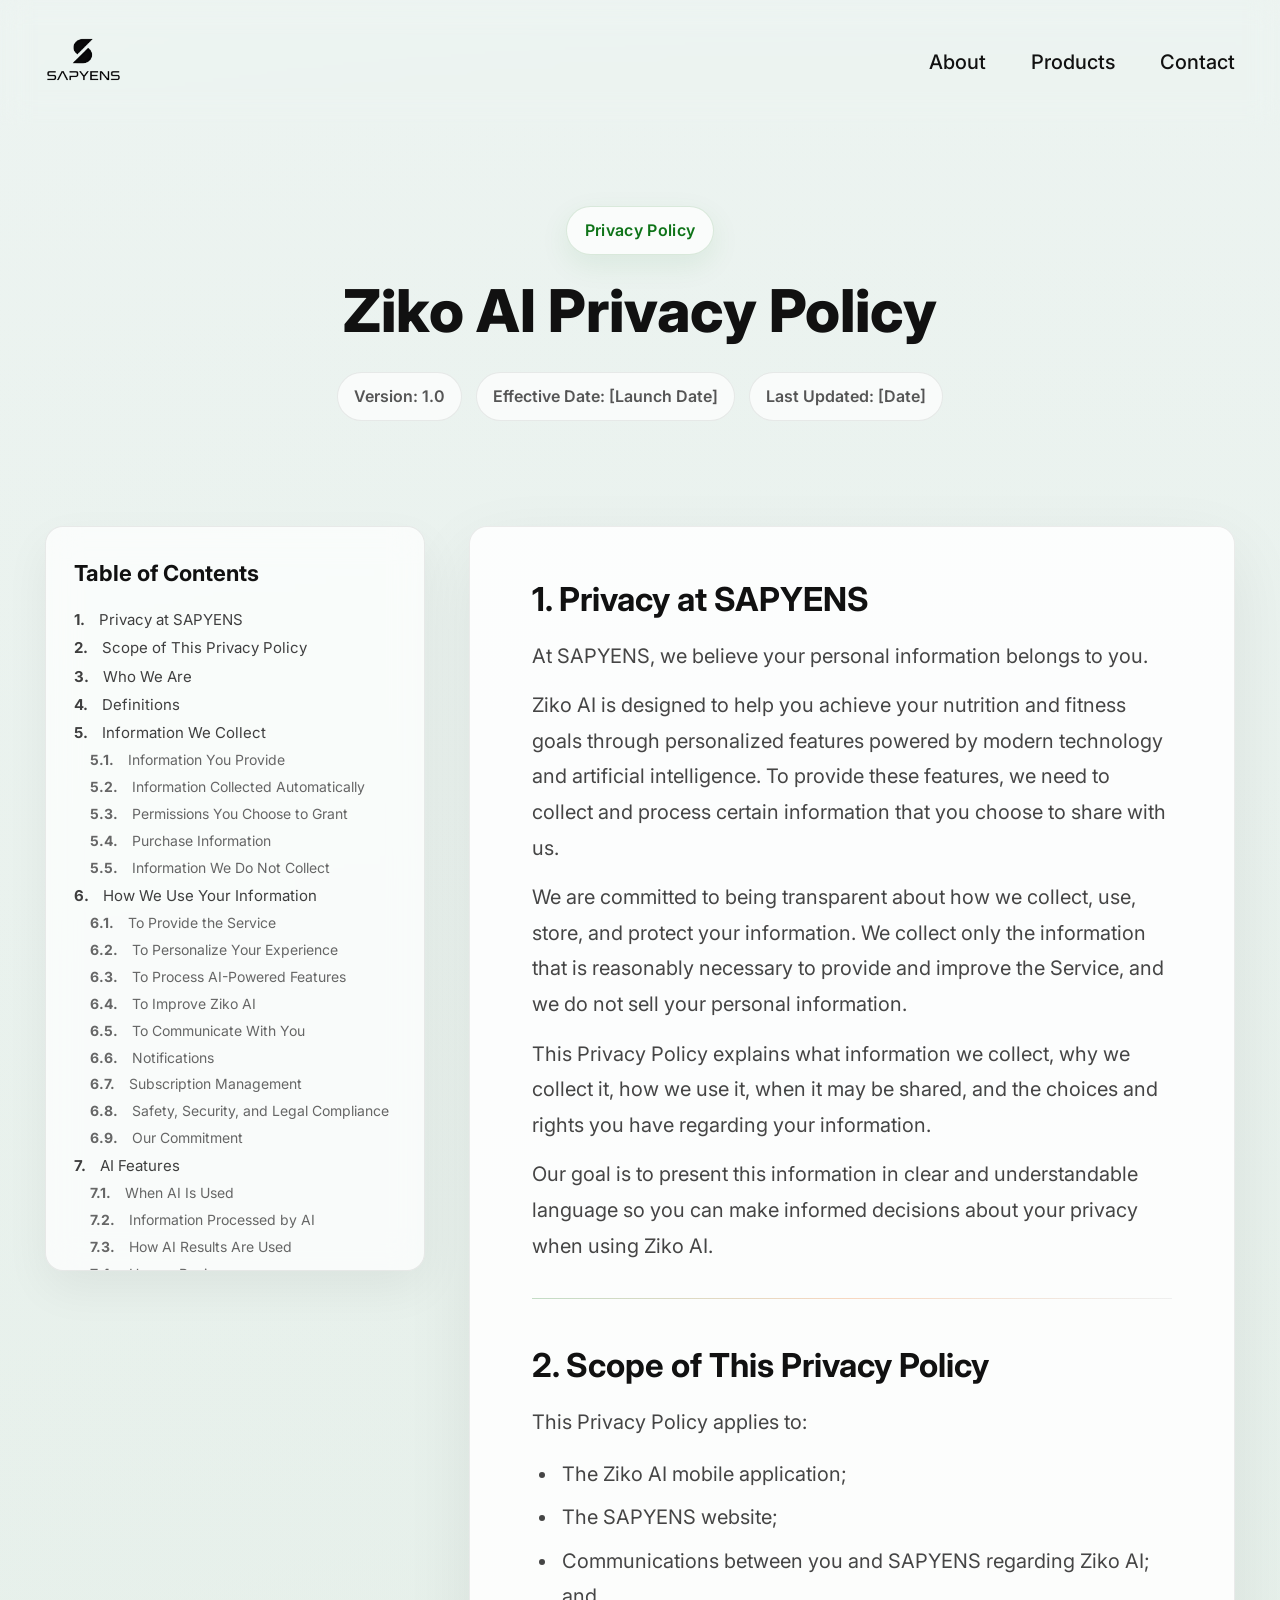
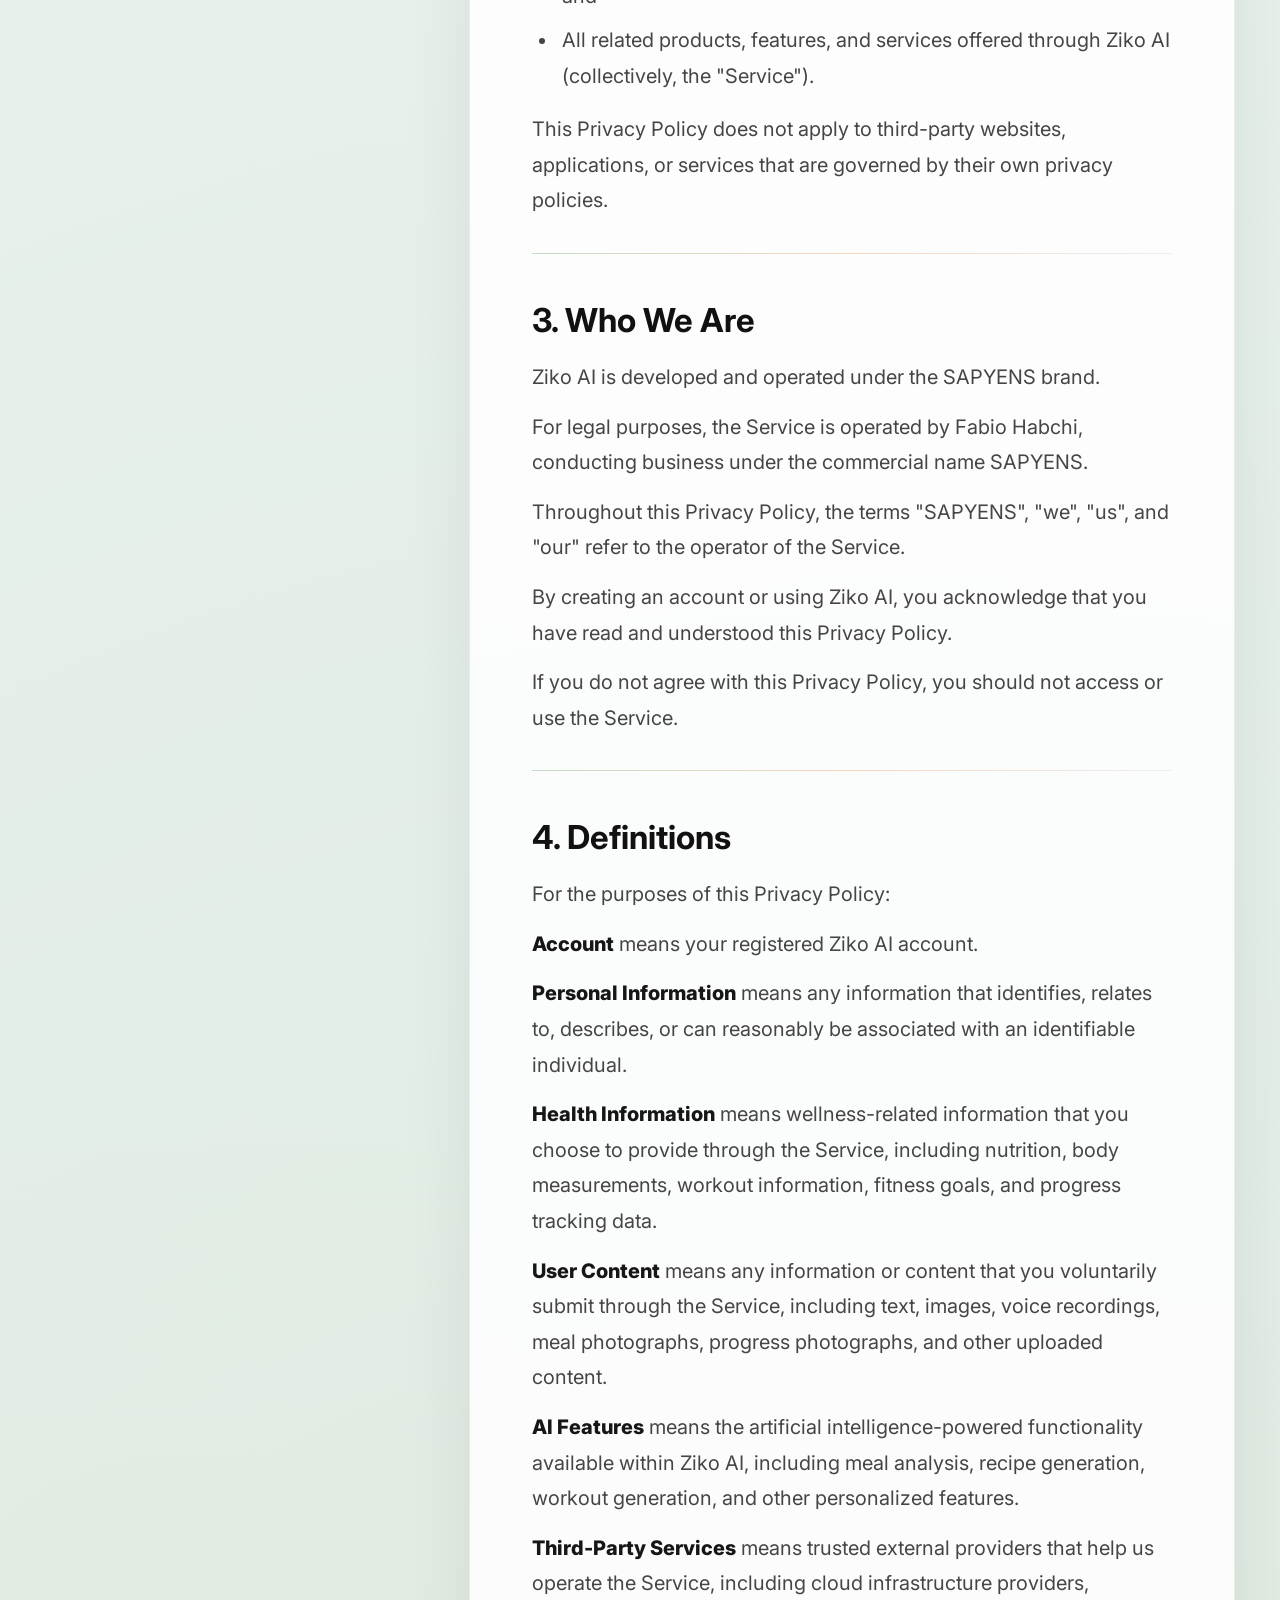
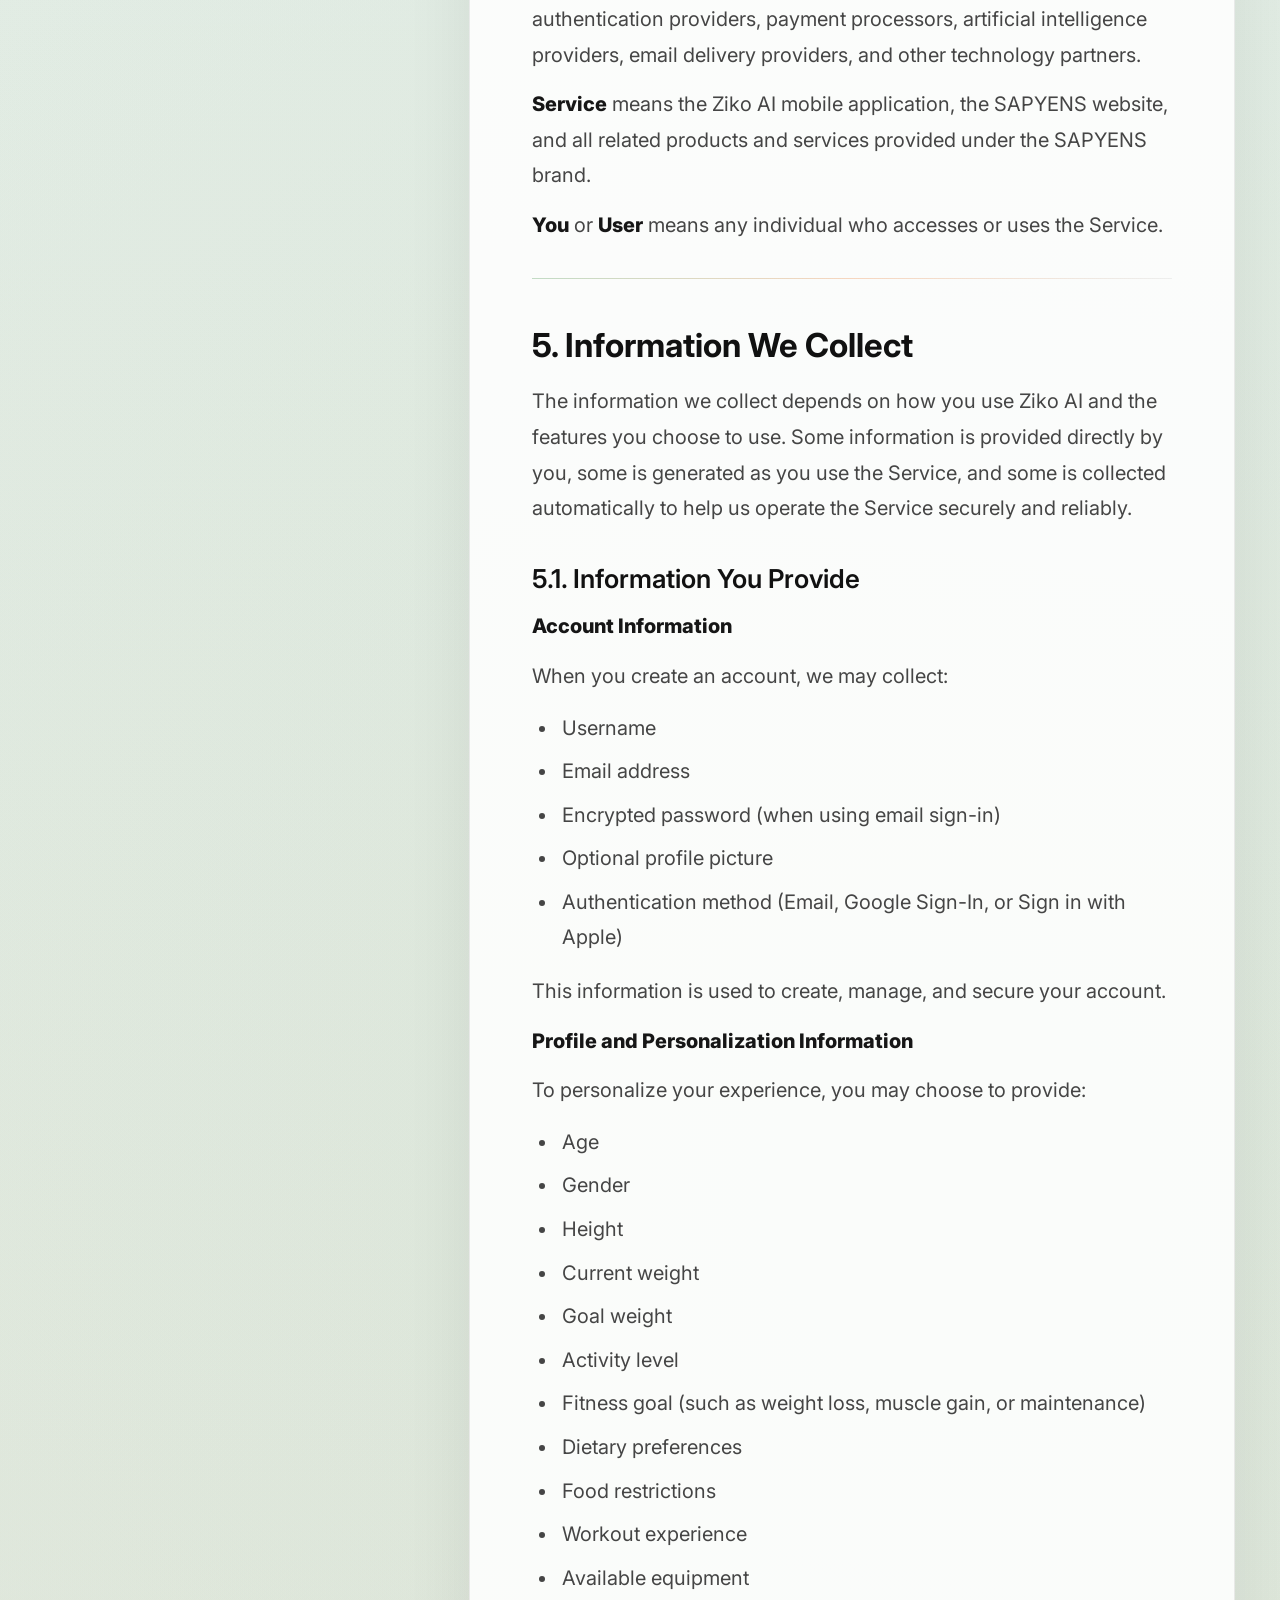
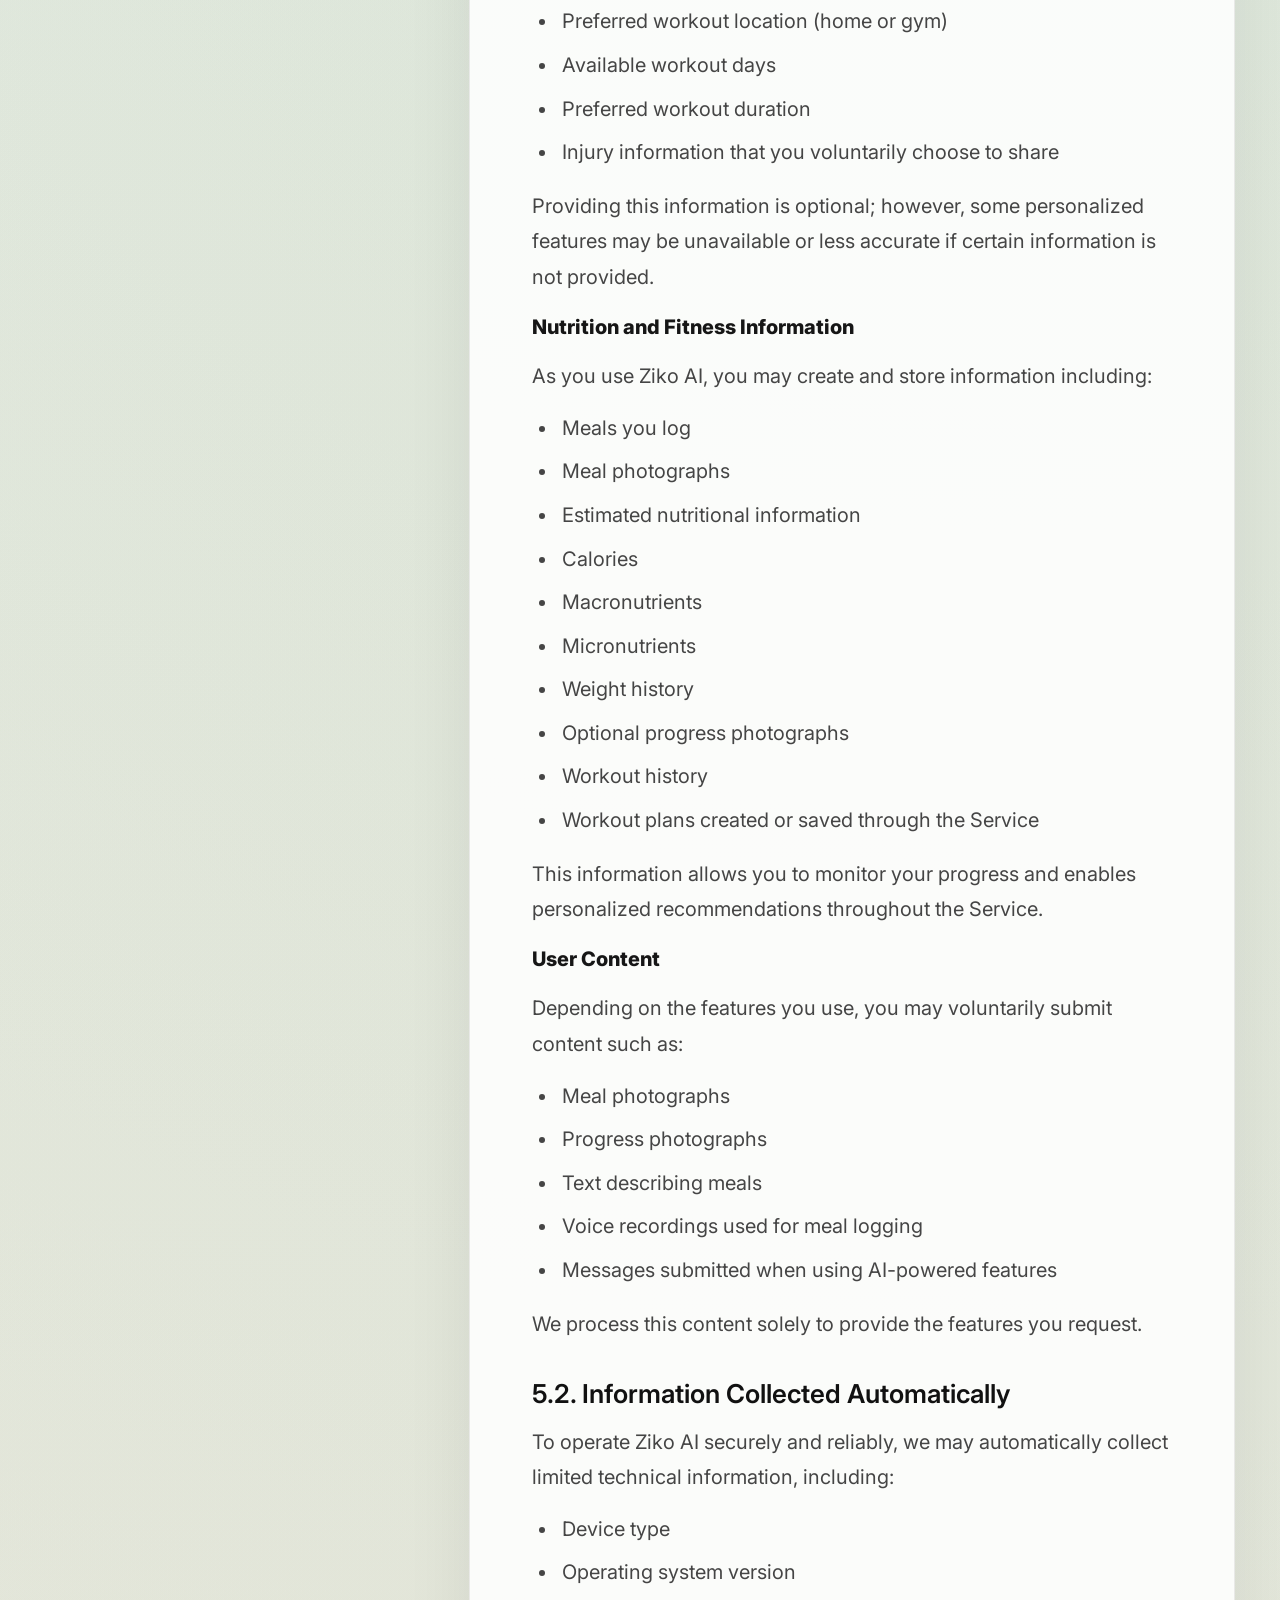
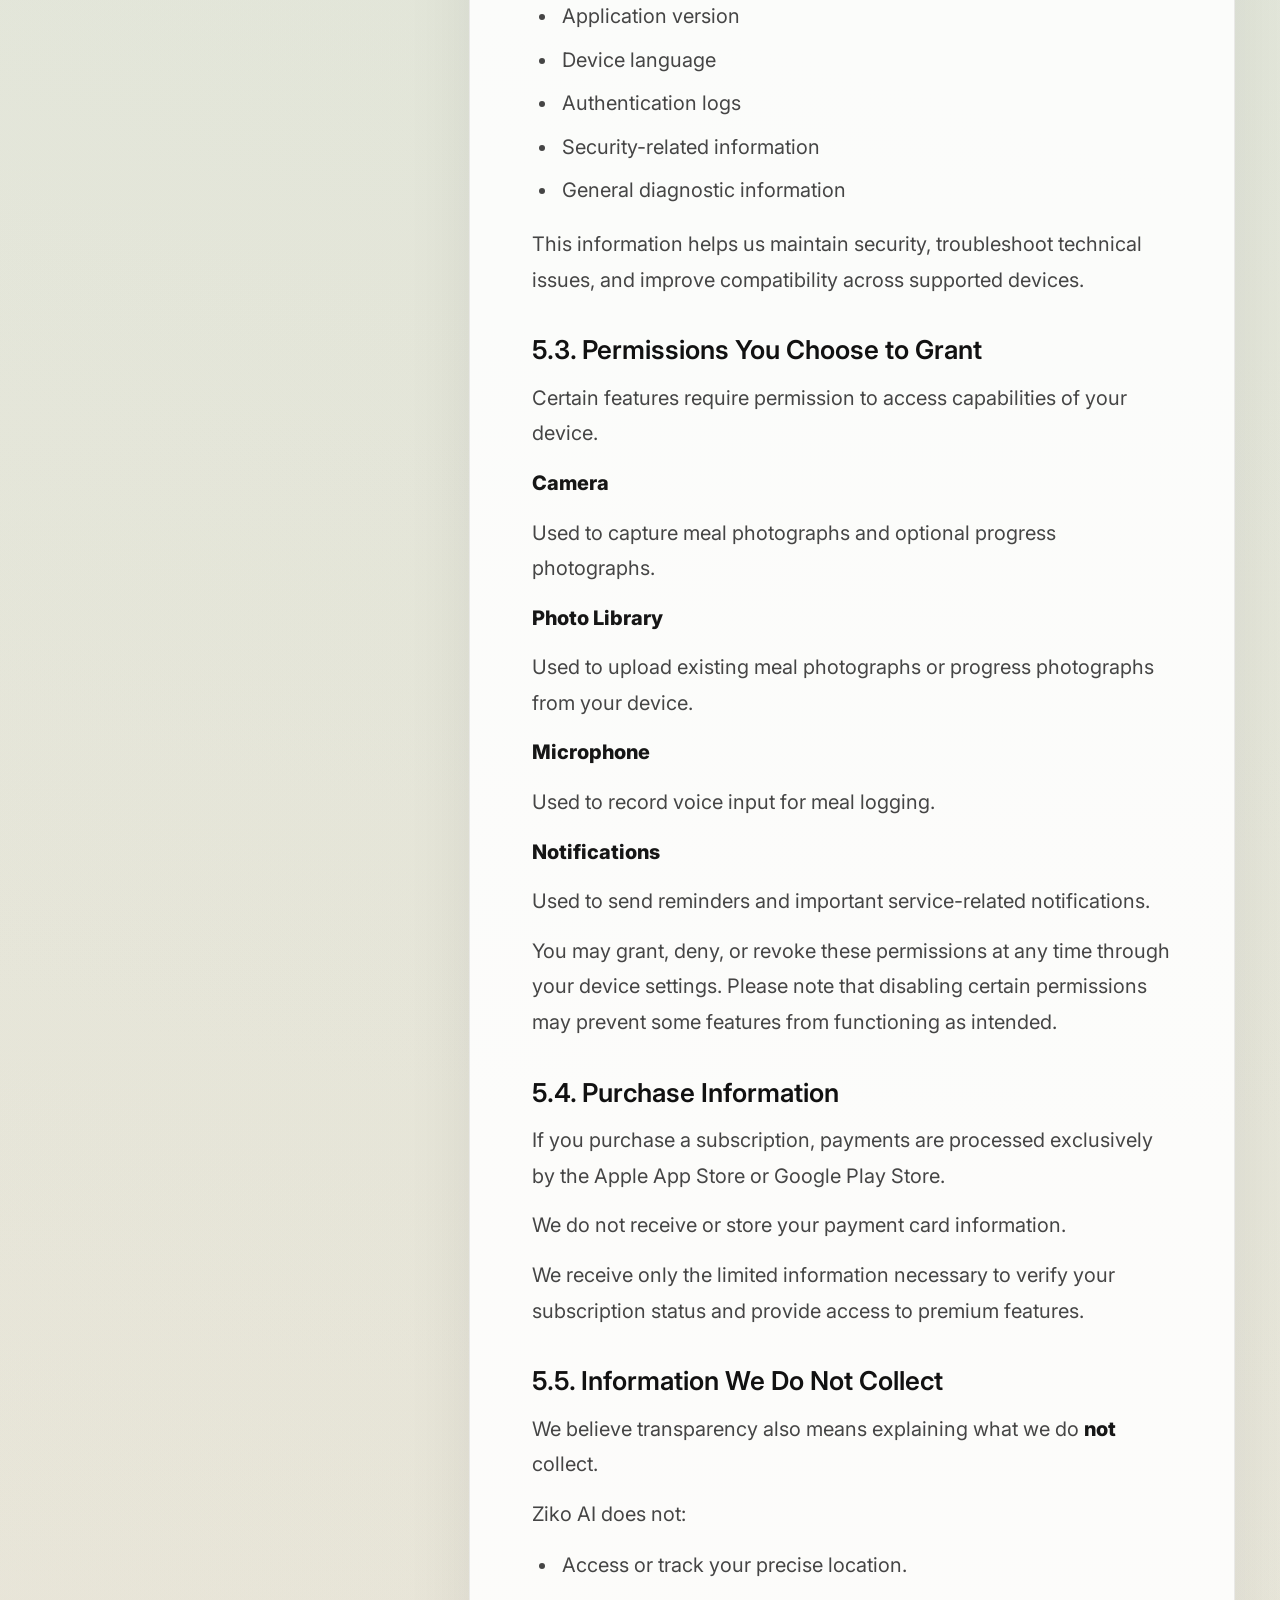
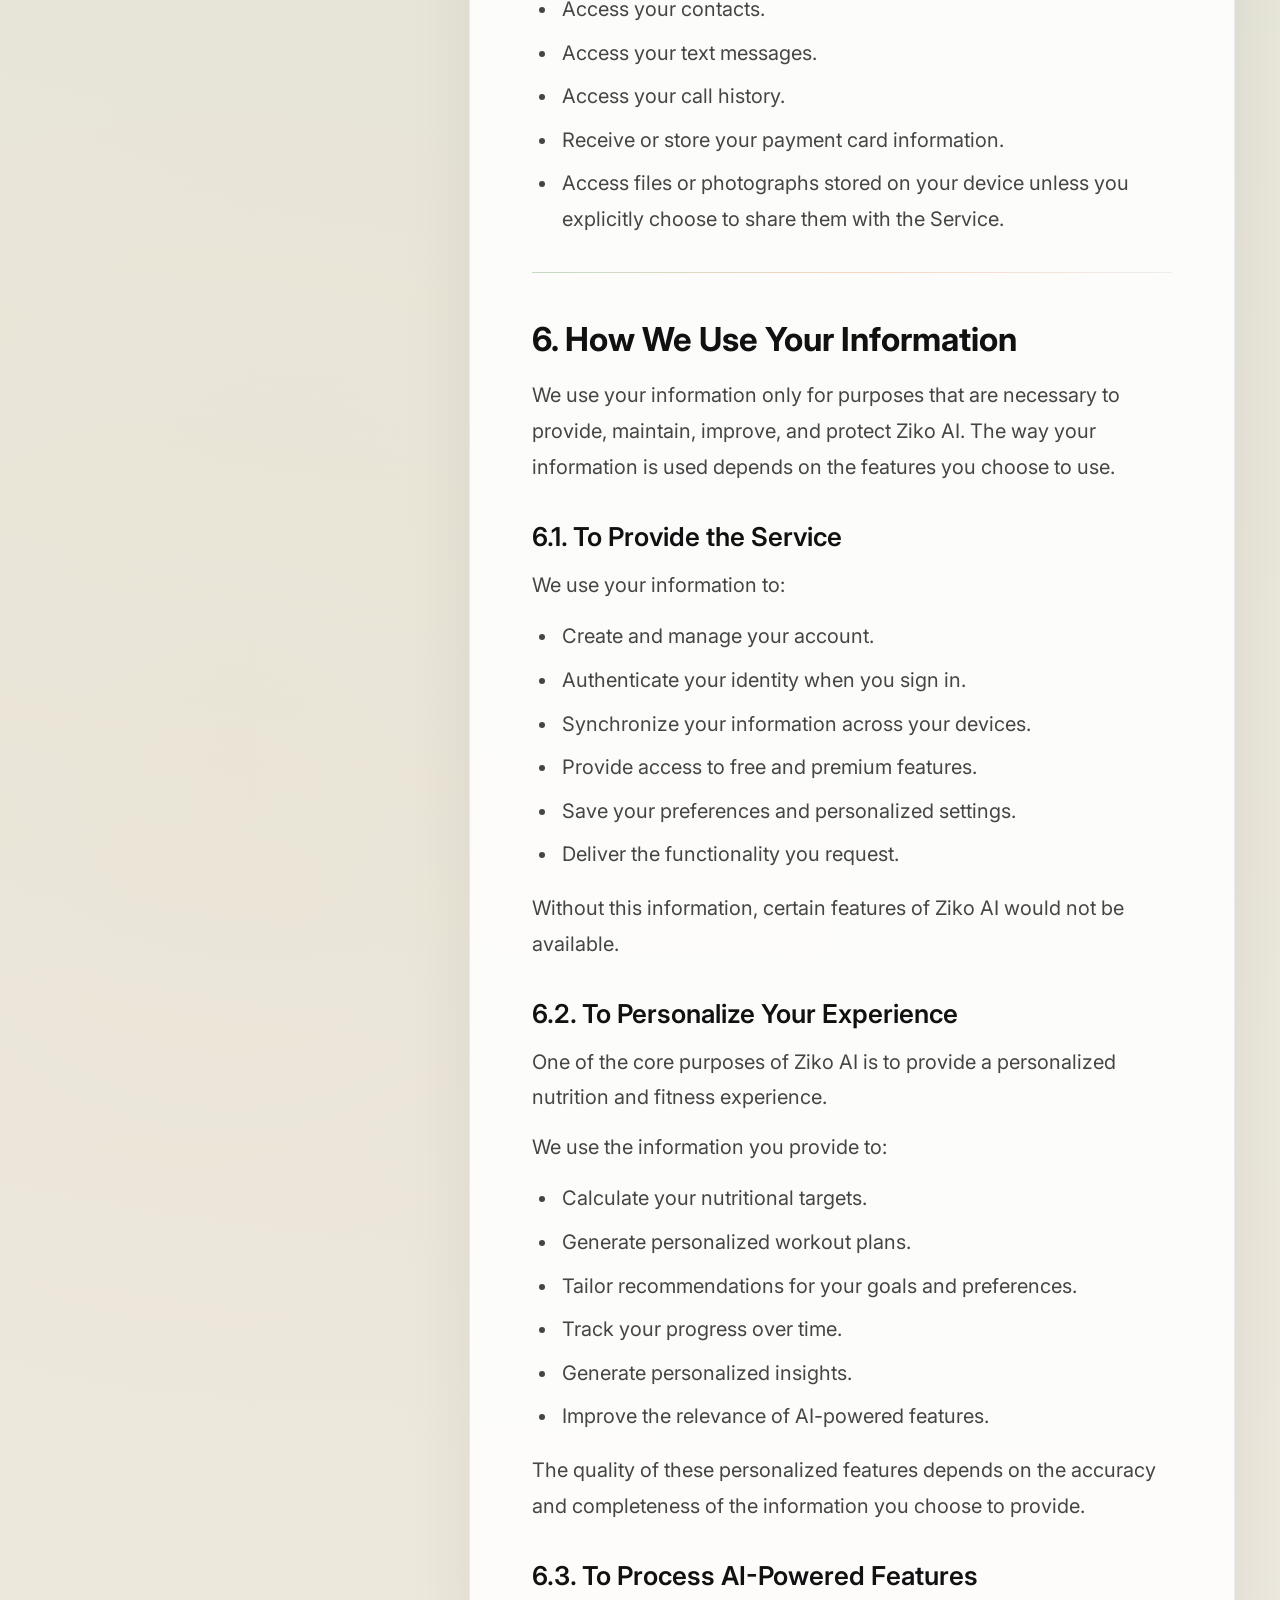
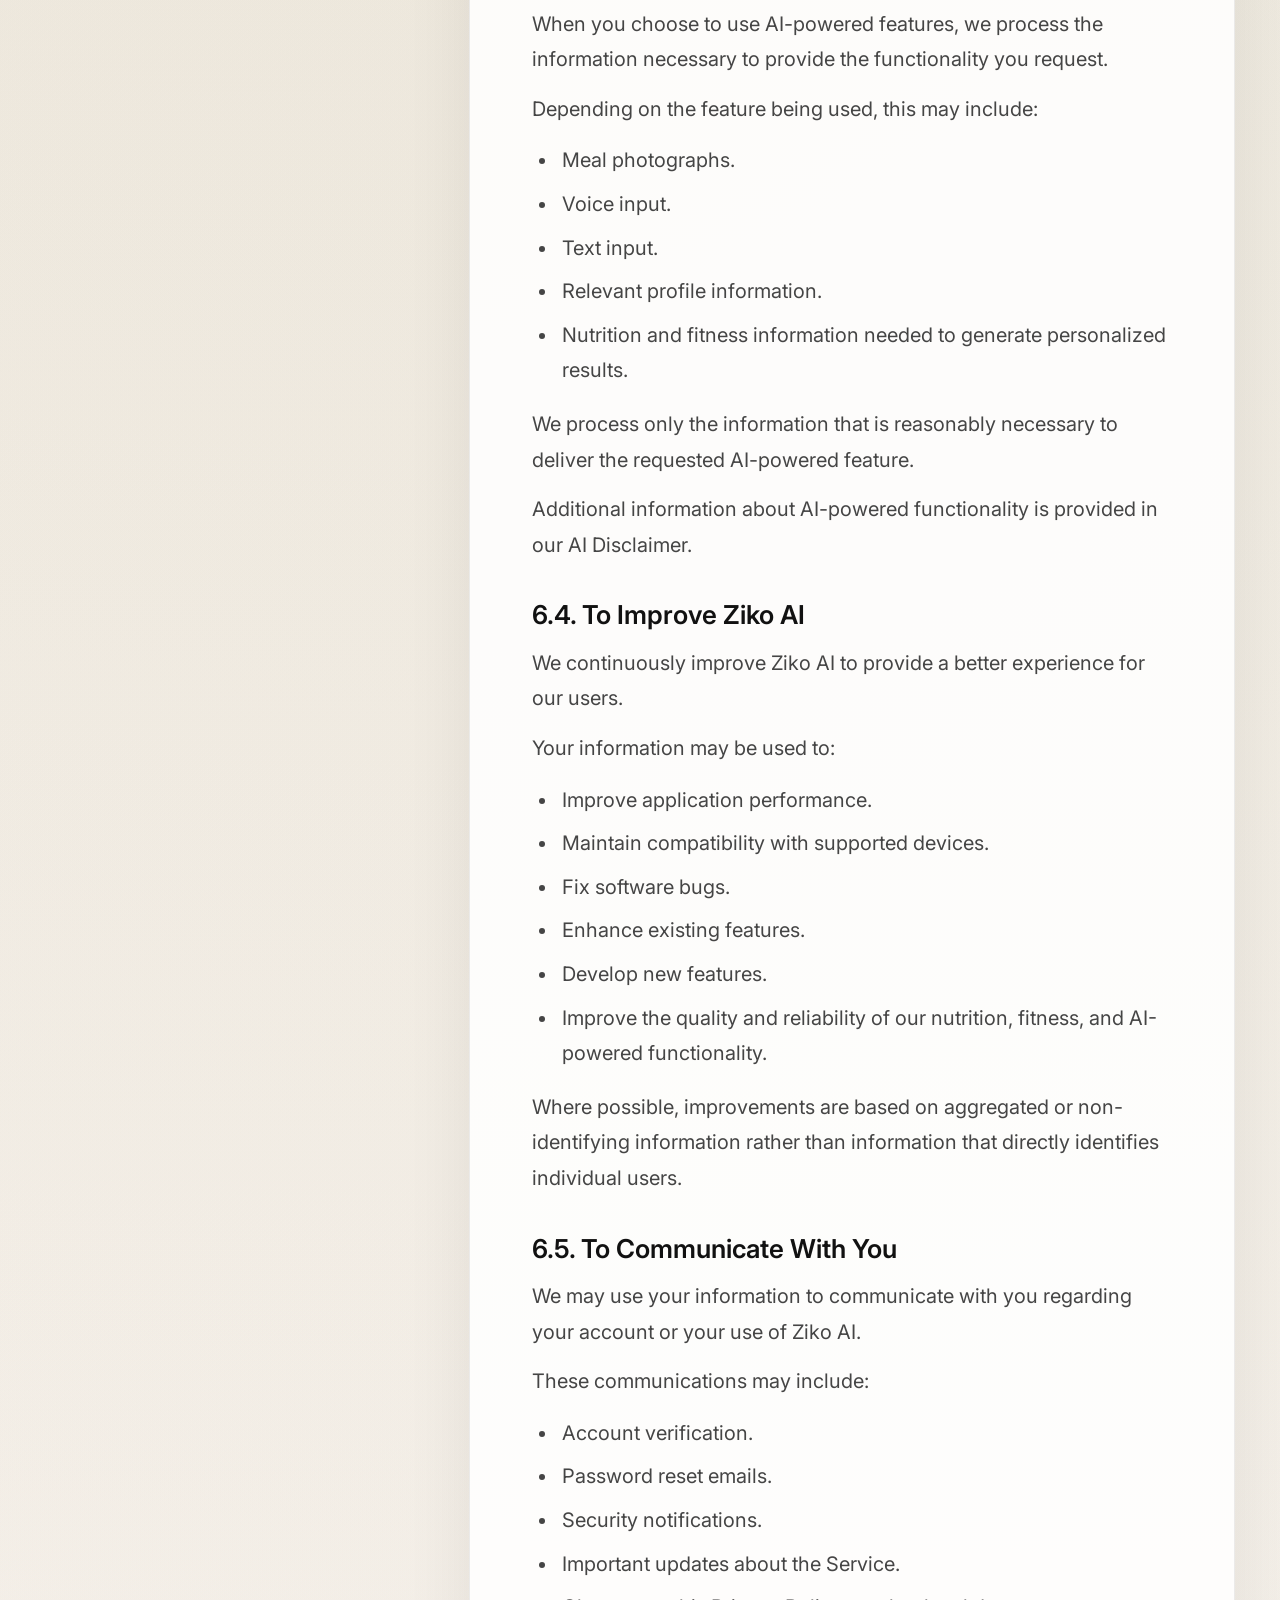
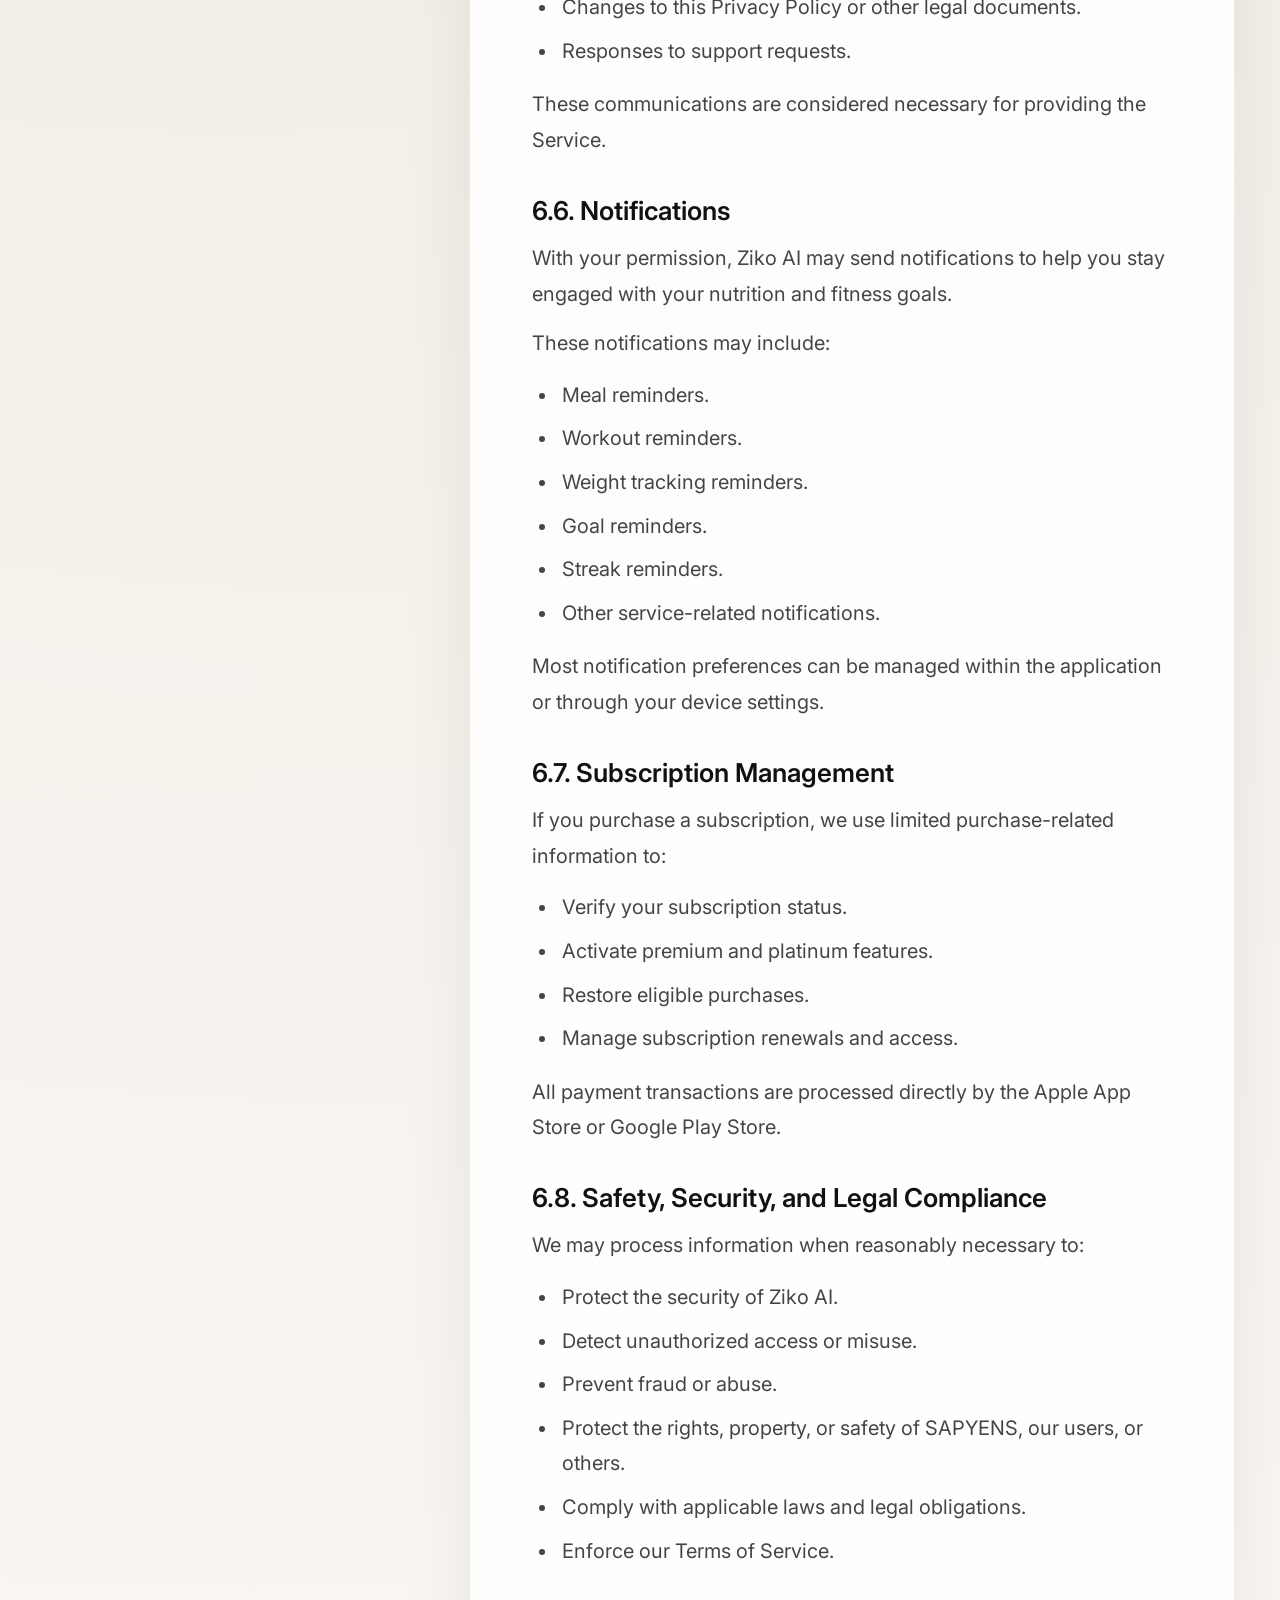
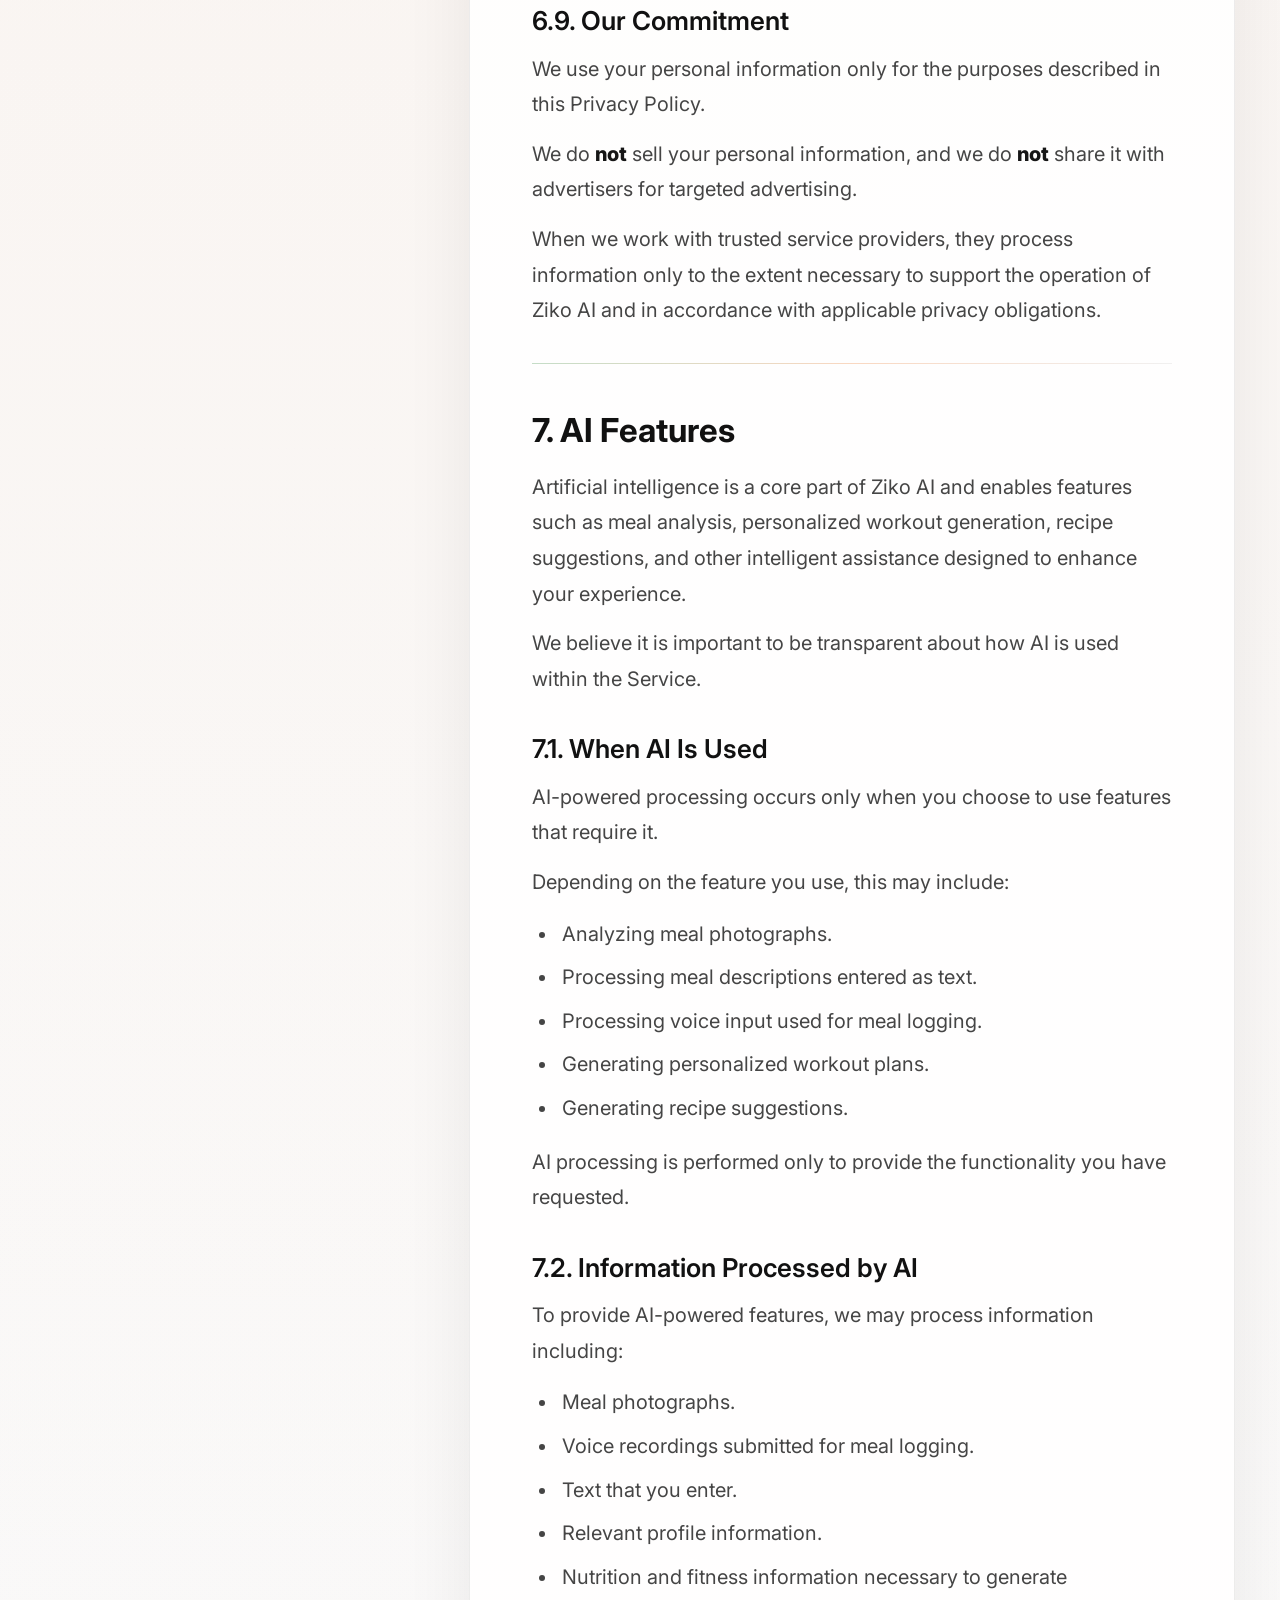
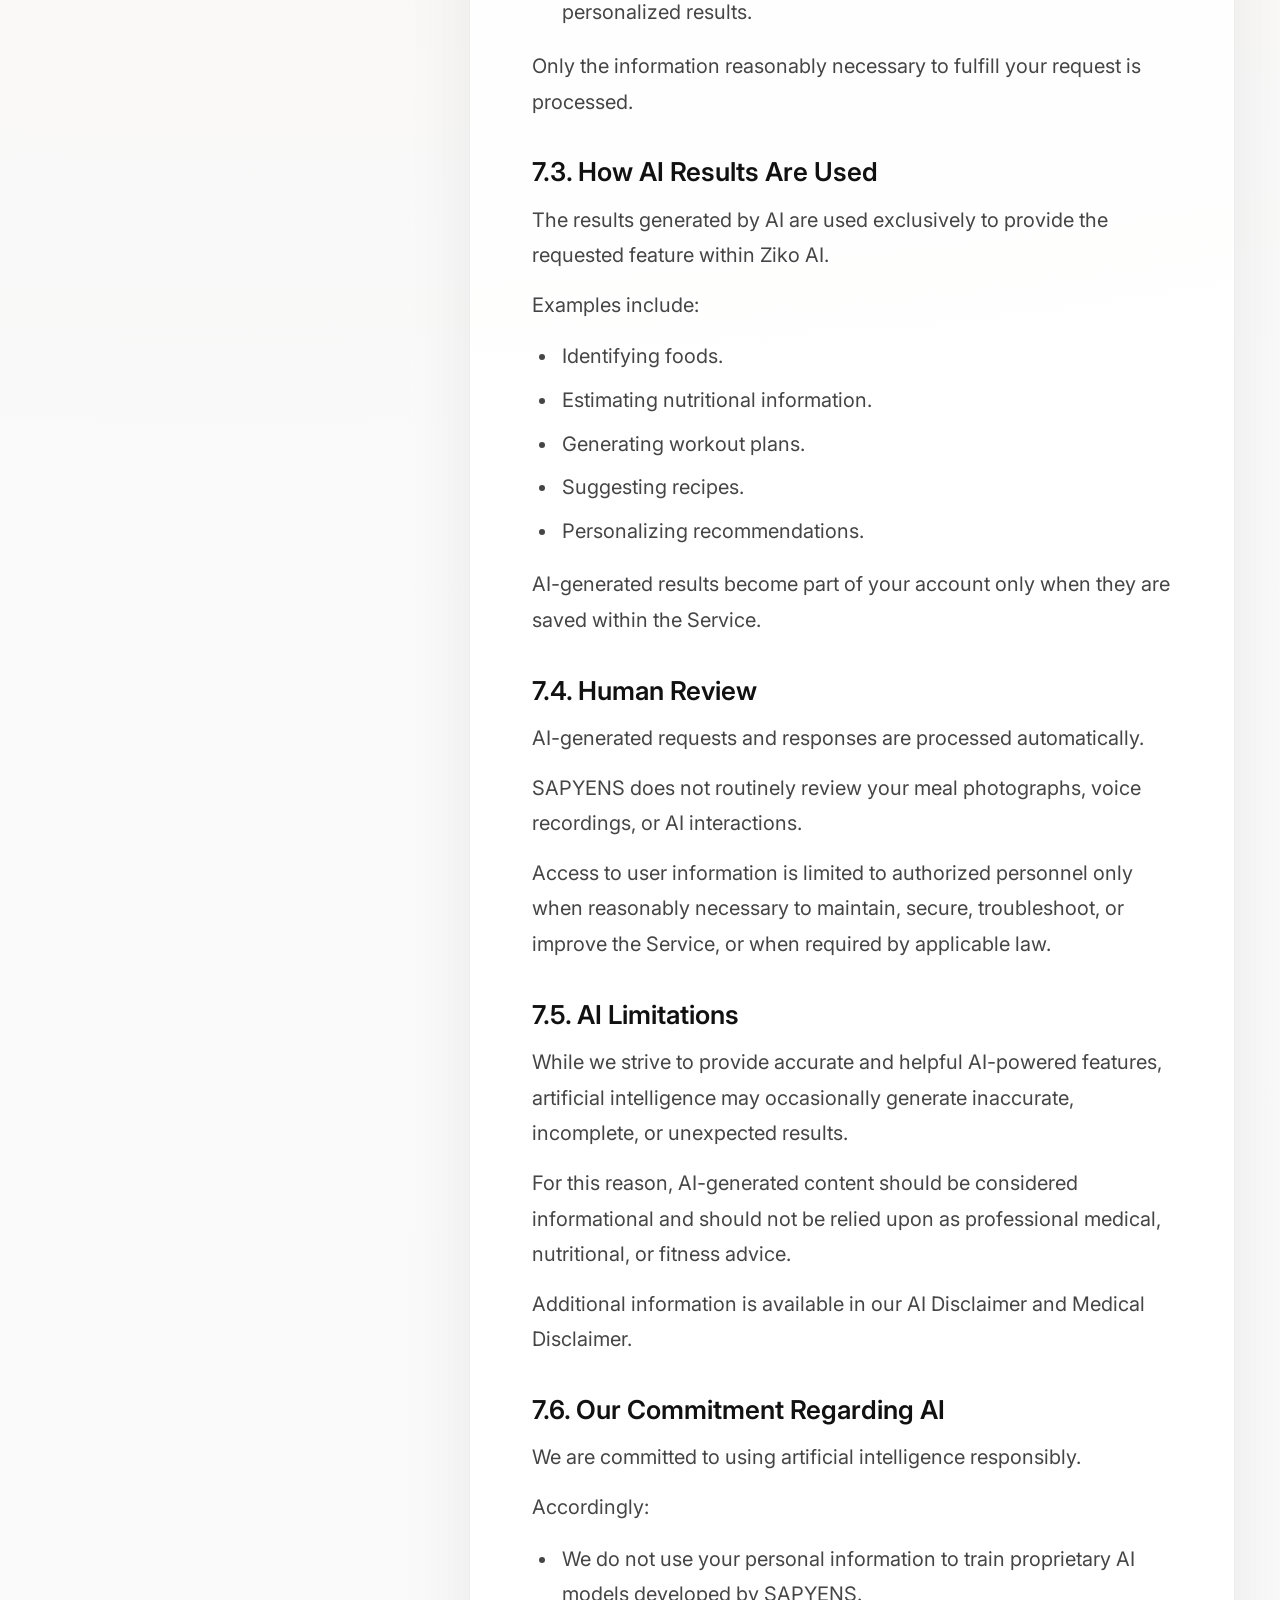
==== commit 342d947d: "version1.0.1" ====
--- a/privacy.html
+++ b/privacy.html
@@ -575,6 +575,7 @@
 <hr class="legal-divider">
 <p>Thank you for trusting Ziko AI.</p>
 <p>At SAPYENS, we are committed to building products that respect your privacy, protect your information, and earn your trust every day.</p>
+<p class="legal-subtle-action"><a class="legal-subtle-button" href="account-management/">Account &amp; Data Management</a></p>
         </article>
     </section>
 </main>
--- a/css/style.css
+++ b/css/style.css
@@ -763,6 +763,12 @@
     gap: 8px;
 }
 
+.legal-document ol {
+    margin: 16px 0 18px 26px;
+    display: grid;
+    gap: 8px;
+}
+
 .legal-document li {
     padding-left: 4px;
 }
@@ -776,6 +782,32 @@
     color: var(--primary);
     text-decoration: underline;
     text-underline-offset: 3px;
+}
+
+.legal-subtle-action {
+    margin-top: 22px;
+}
+
+.legal-document .legal-subtle-button {
+    display: inline-flex;
+    align-items: center;
+    justify-content: center;
+    padding: 9px 13px;
+    border: 1px solid rgba(14,115,24,.14);
+    border-radius: 999px;
+    background: rgba(14,115,24,.035);
+    color: #3f5942;
+    font-size: 13px;
+    font-weight: 700;
+    line-height: 1.2;
+    text-decoration: none;
+    transition: background .2s ease, border-color .2s ease, color .2s ease;
+}
+
+.legal-document .legal-subtle-button:hover {
+    border-color: rgba(14,115,24,.28);
+    background: rgba(14,115,24,.075);
+    color: var(--primary);
 }
 
 .legal-divider {
@@ -1243,7 +1275,7 @@
 }
 
 .ziko-hero-phone .phone-placeholder {
-    width: 340px;
+    width: 355px;
 }
 
 .ziko-statement {
@@ -1329,7 +1361,7 @@
 }
 
 .ziko-feature-phone .phone-placeholder {
-    width: 280px;
+    width: 292px;
     transform: none;
     animation: none;
 }
@@ -1476,7 +1508,7 @@
 
     .ziko-hero-phone .phone-placeholder,
     .ziko-feature-phone .phone-placeholder {
-        width: 240px;
+        width: 252px;
     }
 
     .ziko-statement,
@@ -1790,3 +1822,319 @@
         font-size: 20px;
     }
 }
+
+/* ==========================================================
+   Typography Size Lift
+========================================================== */
+
+body {
+    font-size: 19px;
+}
+
+h1 {
+    font-size: 82px;
+}
+
+h2 {
+    font-size: 53px;
+}
+
+h3 {
+    font-size: 33px;
+}
+
+p {
+    font-size: 21px;
+}
+
+.nav-links {
+    font-size: 20px;
+}
+
+.hero-label {
+    font-size: 16px;
+}
+
+.primary-button,
+.secondary-button,
+.store-button {
+    font-size: 21px;
+}
+
+.hero h1 {
+    font-size: clamp(56px, 7vw, 102px);
+}
+
+.hero-description {
+    font-size: 25px;
+}
+
+.about-text p,
+.contact p {
+    font-size: 25px;
+}
+
+.product-info h3 {
+    font-size: 49px;
+}
+
+.product-info p {
+    font-size: 24px;
+}
+
+.legal-hero h1 {
+    font-size: 59px;
+}
+
+.legal-meta p {
+    font-size: 16px;
+}
+
+.legal-toc h2 {
+    font-size: 22px;
+}
+
+.legal-toc-item > a,
+.legal-toc-item > span {
+    font-size: 15px;
+}
+
+.legal-toc-item.is-subsection > a,
+.legal-toc-item.is-subsection > span {
+    font-size: 14px;
+}
+
+.legal-document h2 {
+    font-size: 33px;
+}
+
+.legal-document h3 {
+    font-size: 26px;
+}
+
+.legal-document p,
+.legal-document li {
+    font-size: 20px;
+}
+
+.ziko-hero-content h1 {
+    font-size: clamp(56px, 7vw, 96px);
+}
+
+.ziko-hero-content > p:not(.hero-label) {
+    font-size: 25px;
+}
+
+.ziko-statement p {
+    font-size: 19px;
+}
+
+.ziko-statement h2 {
+    font-size: clamp(44px, 5vw, 74px);
+}
+
+.ziko-feature-text h2 {
+    font-size: clamp(42px, 5vw, 68px);
+}
+
+.ziko-feature-text p:not(.hero-label),
+.ziko-download > p:not(.hero-label) {
+    font-size: 24px;
+}
+
+.ziko-quote h2 {
+    font-size: clamp(48px, 6vw, 86px);
+}
+
+.ziko-download h2 {
+    font-size: clamp(48px, 5vw, 76px);
+}
+
+.faq-list summary {
+    font-size: 21px;
+}
+
+.faq-list details p {
+    font-size: 20px;
+}
+
+@media (max-width:1100px) {
+    h1 {
+        font-size: 64px;
+    }
+
+    h2 {
+        font-size: 44px;
+    }
+
+    .legal-hero h1 {
+        font-size: 53px;
+    }
+}
+
+@media (max-width:768px) {
+    h1 {
+        font-size: 32px;
+    }
+
+    h2 {
+        font-size: 24px;
+    }
+
+    h3 {
+        font-size: 17px;
+    }
+
+    p {
+        font-size: 17px;
+    }
+
+    .nav-links {
+        font-size: 16px;
+    }
+
+    header.is-scrolled .nav-links {
+        font-size: 14px;
+    }
+
+    .hero-label {
+        font-size: 15px;
+    }
+
+    .primary-button,
+    .secondary-button,
+    .store-button {
+        font-size: 17px;
+    }
+
+    .hero h1,
+    .ziko-hero-content h1 {
+        font-size: 34px;
+    }
+
+    .hero-description,
+    .about-text p,
+    .contact p,
+    .product-info p,
+    .ziko-hero-content > p:not(.hero-label),
+    .ziko-feature-text p:not(.hero-label),
+    .ziko-download > p:not(.hero-label),
+    .faq-list details p {
+        font-size: 17px;
+    }
+
+    .product-info h3 {
+        font-size: 27px;
+    }
+
+    .legal-hero h1 {
+        font-size: 32px;
+    }
+
+    .legal-meta p {
+        font-size: 14px;
+    }
+
+    .legal-toc h2 {
+        font-size: 16px;
+    }
+
+    .legal-toc-item > a,
+    .legal-toc-item > span {
+        font-size: 14px;
+    }
+
+    .legal-toc-item.is-subsection > a,
+    .legal-toc-item.is-subsection > span {
+        font-size: 13px;
+    }
+
+    .legal-document h2 {
+        font-size: 24px;
+    }
+
+    .legal-document h3 {
+        font-size: 19px;
+    }
+
+    .legal-document p,
+    .legal-document li {
+        font-size: 16px;
+    }
+
+    .ziko-statement p,
+    .faq-list summary {
+        font-size: 16px;
+    }
+
+    .ziko-statement h2,
+    .ziko-feature-text h2,
+    .ziko-quote h2,
+    .ziko-download h2 {
+        font-size: 27px;
+    }
+}
+
+@media (max-width:480px) {
+    h1 {
+        font-size: 33px;
+    }
+
+    h2 {
+        font-size: 25px;
+    }
+
+    p {
+        font-size: 16px;
+    }
+
+    header.is-scrolled .nav-links {
+        font-size: 13px;
+    }
+
+    .primary-button,
+    .secondary-button,
+    .store-button {
+        font-size: 16px;
+    }
+
+    .hero h1,
+    .ziko-hero-content h1 {
+        font-size: 32px;
+    }
+
+    .hero-description,
+    .about-text p,
+    .contact p,
+    .product-info p,
+    .ziko-hero-content > p:not(.hero-label),
+    .ziko-feature-text p:not(.hero-label),
+    .ziko-download > p:not(.hero-label),
+    .faq-list details p {
+        font-size: 16px;
+    }
+
+    .legal-hero h1 {
+        font-size: 29px;
+    }
+
+    .legal-document h2 {
+        font-size: 21px;
+    }
+
+    .legal-document h3 {
+        font-size: 16px;
+    }
+
+    .legal-document p,
+    .legal-document li {
+        font-size: 16px;
+    }
+
+    .ziko-statement h2,
+    .ziko-feature-text h2,
+    .ziko-quote h2,
+    .ziko-download h2 {
+        font-size: 25px;
+    }
+}
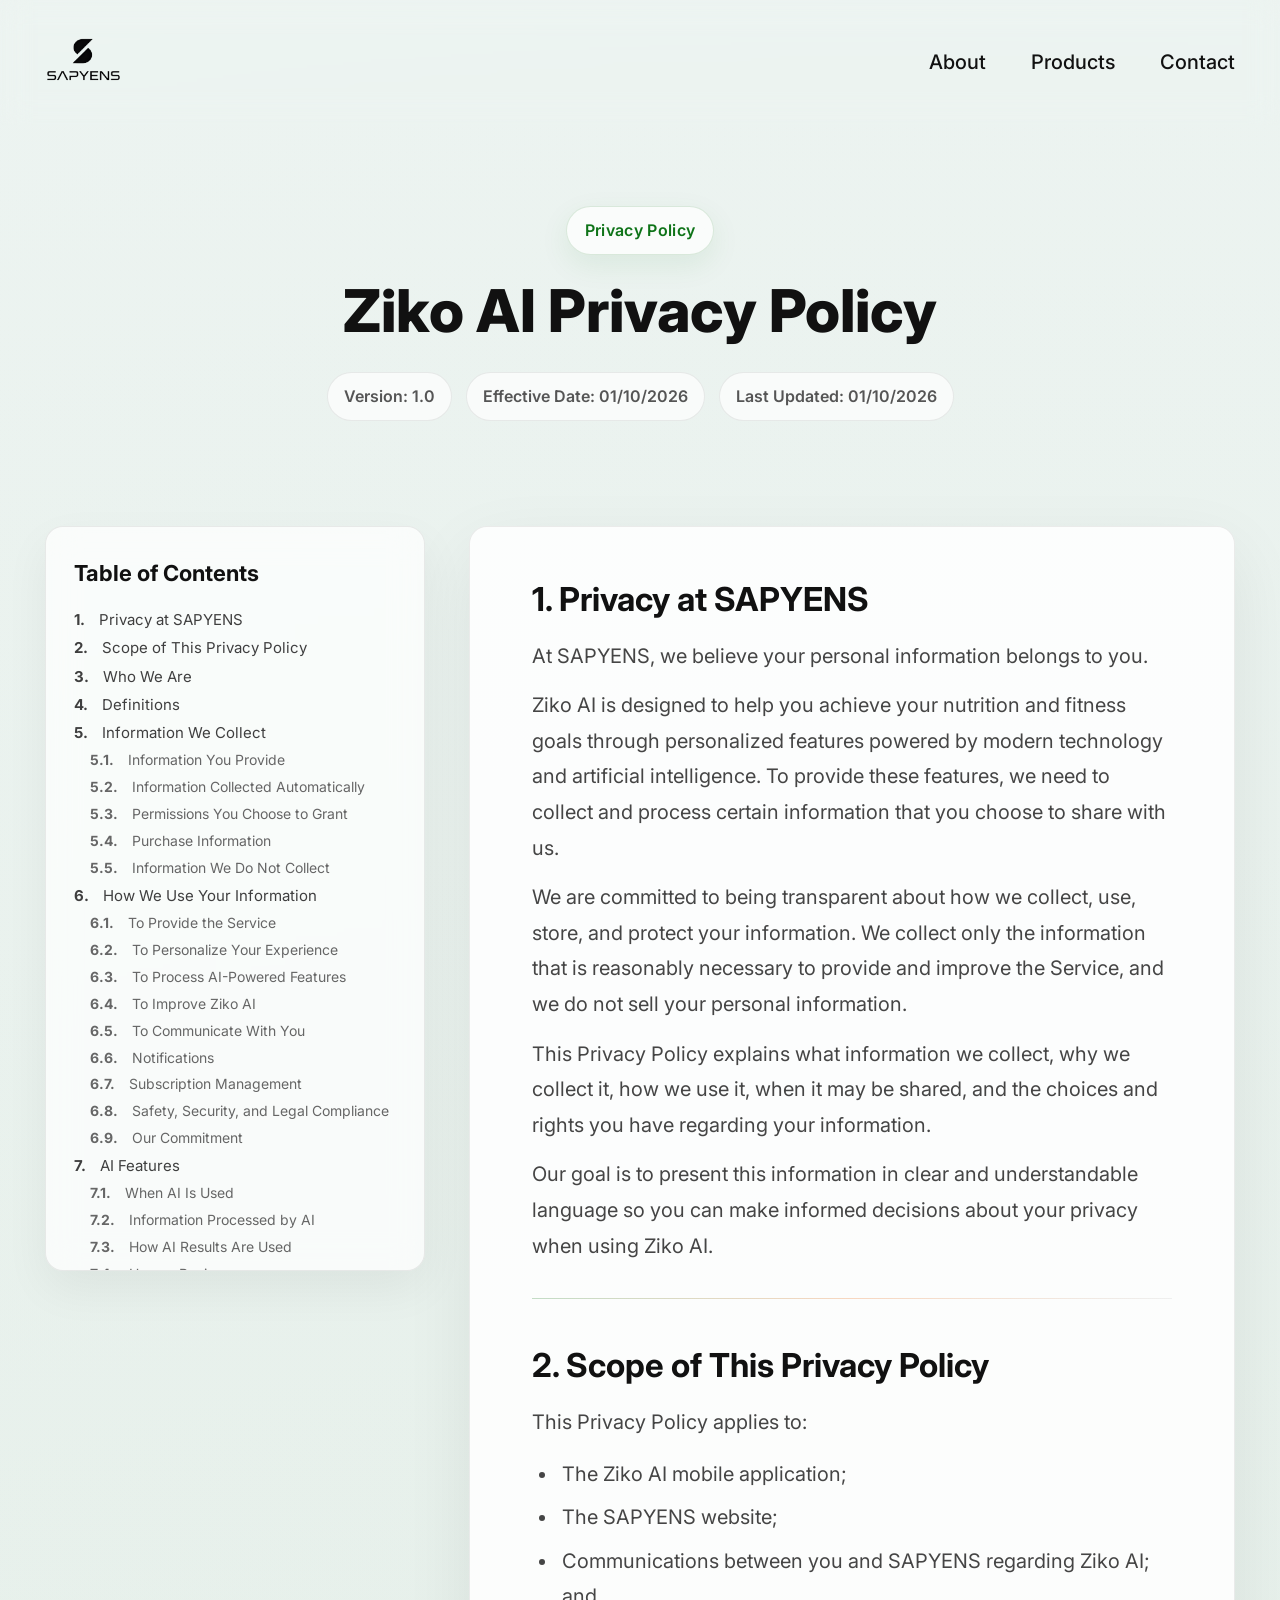
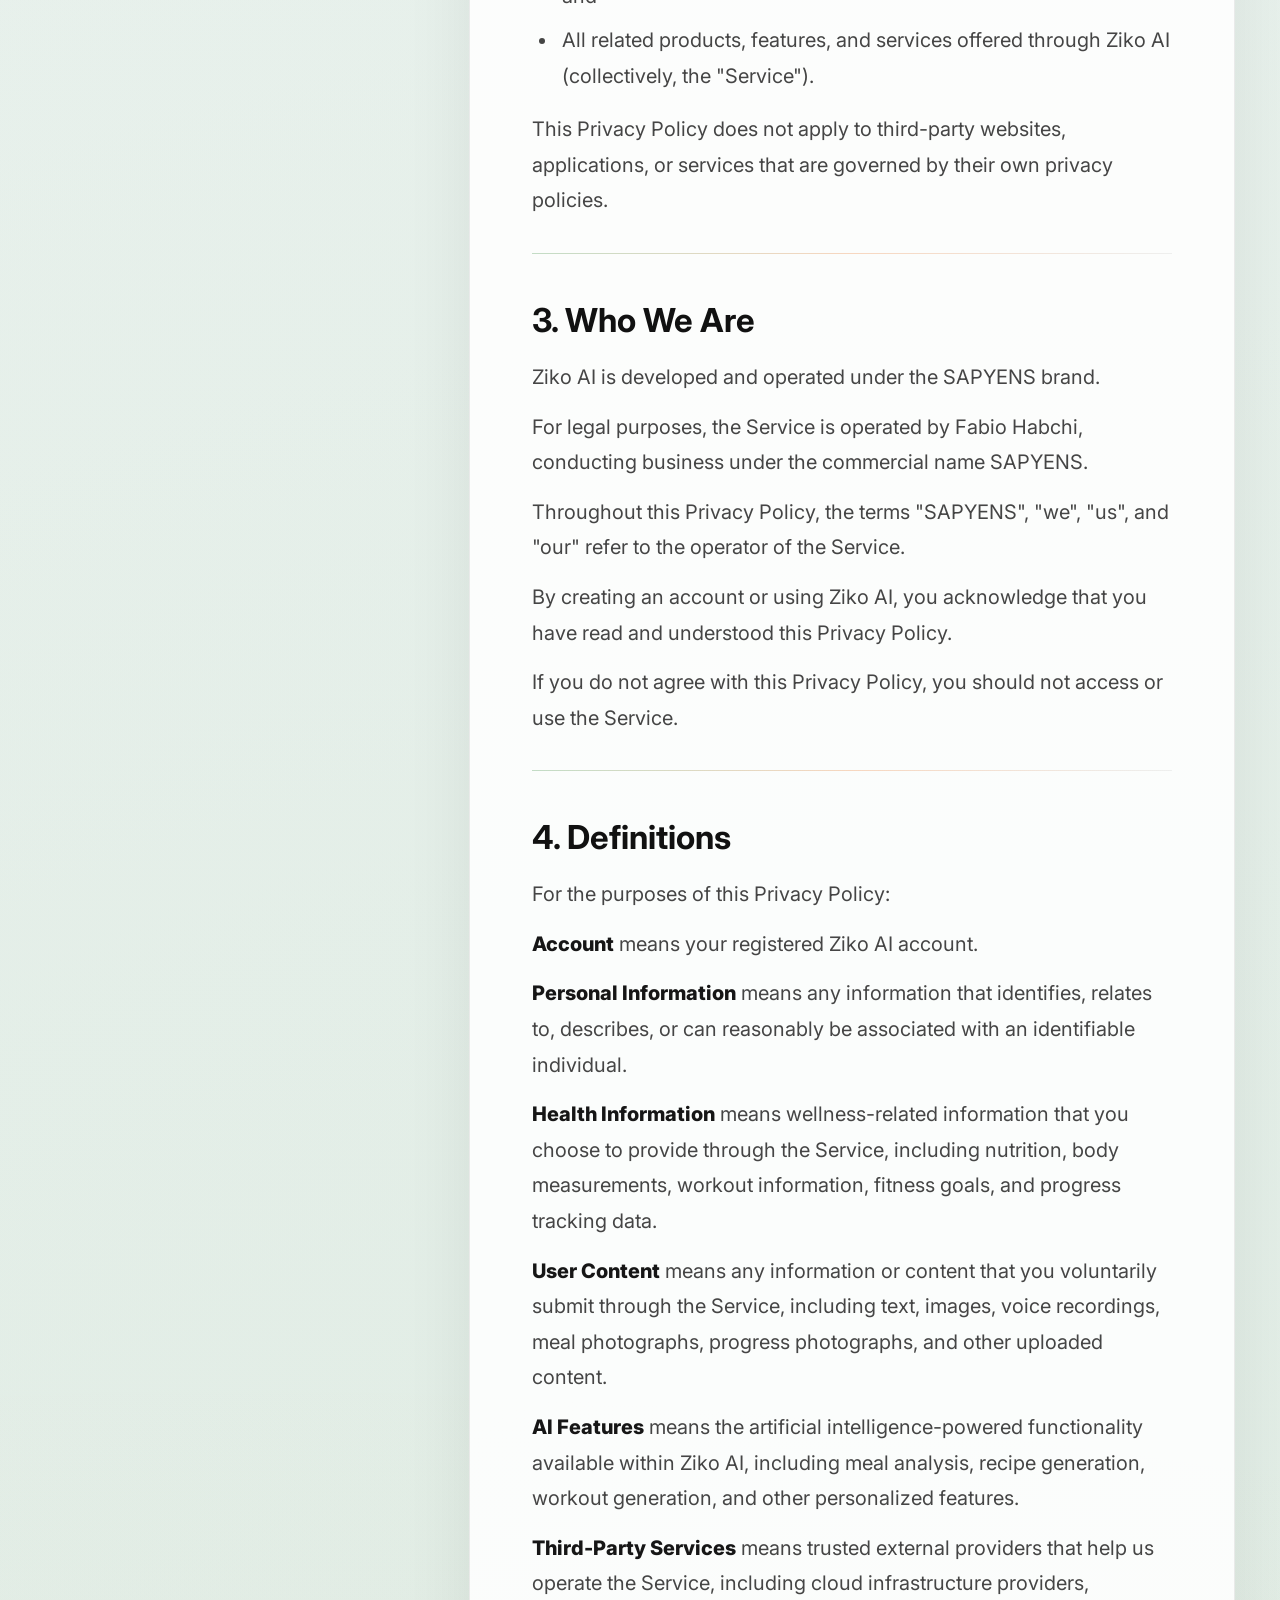
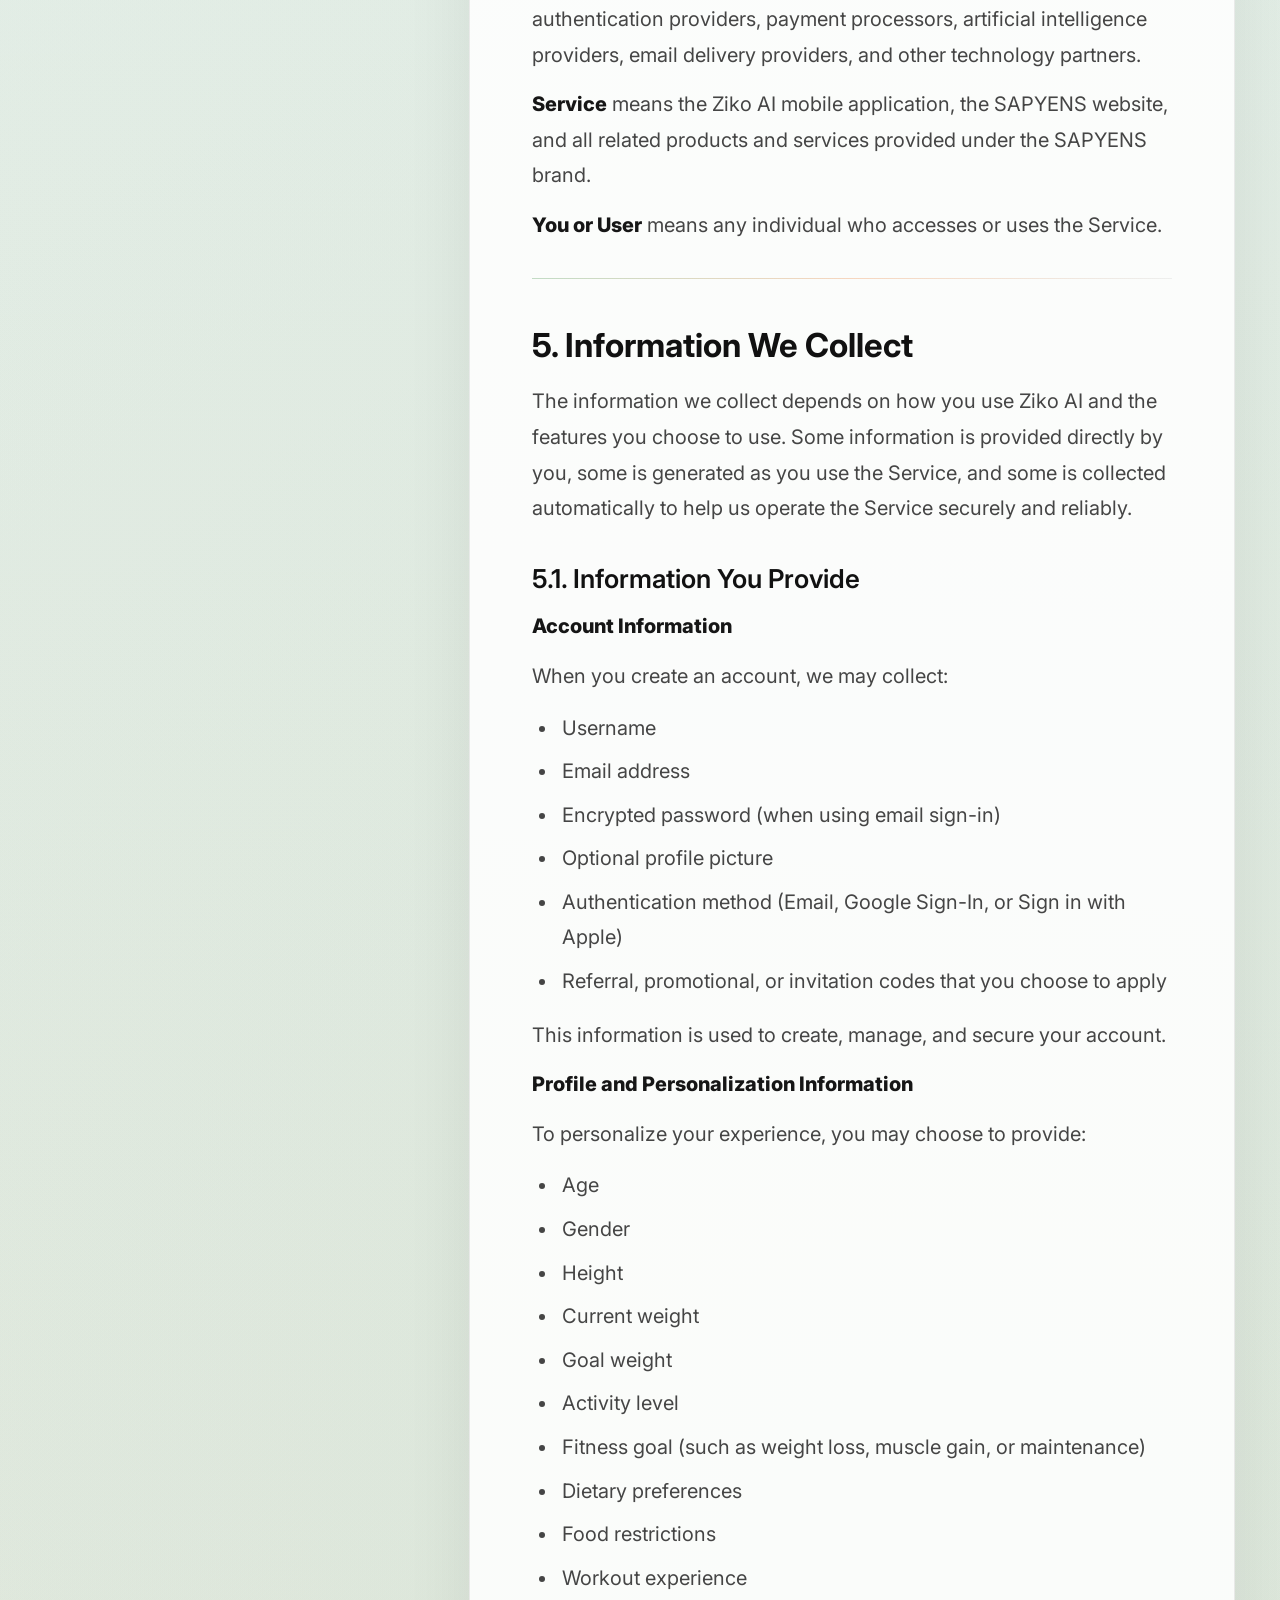
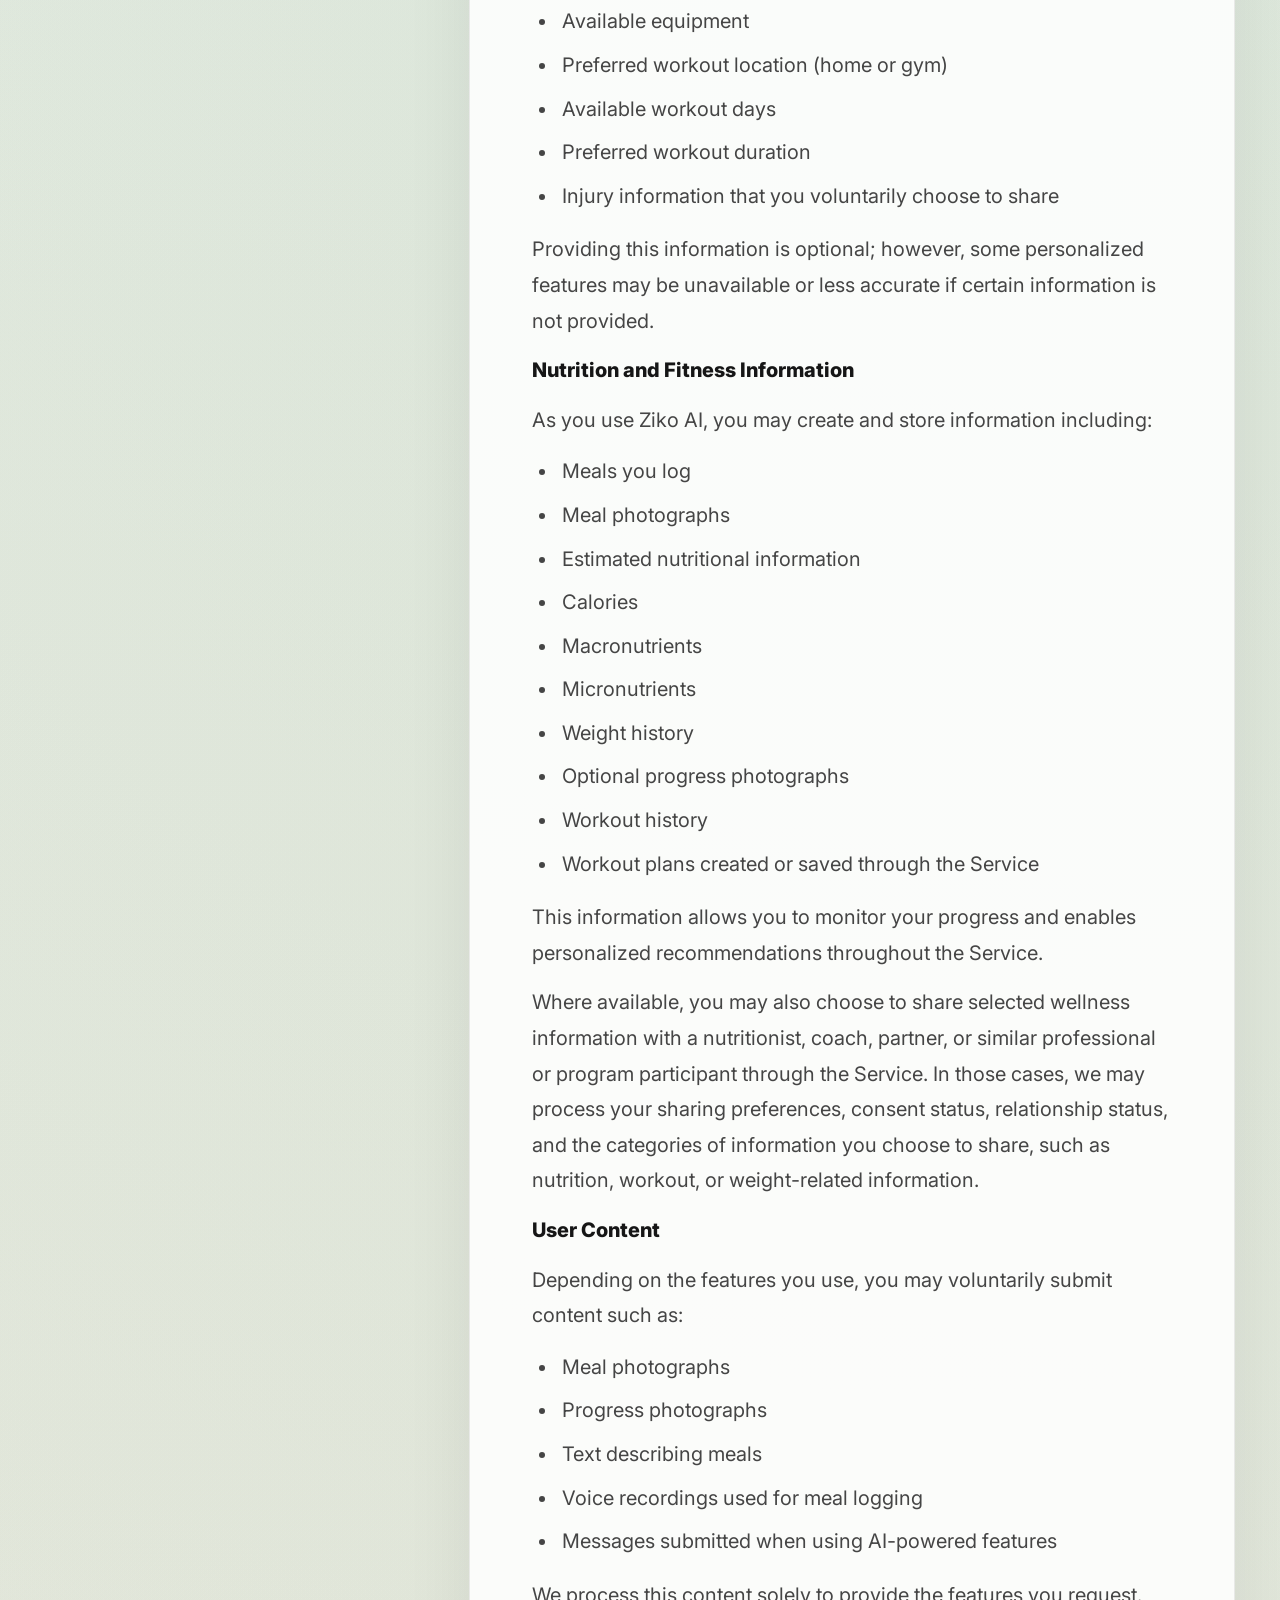
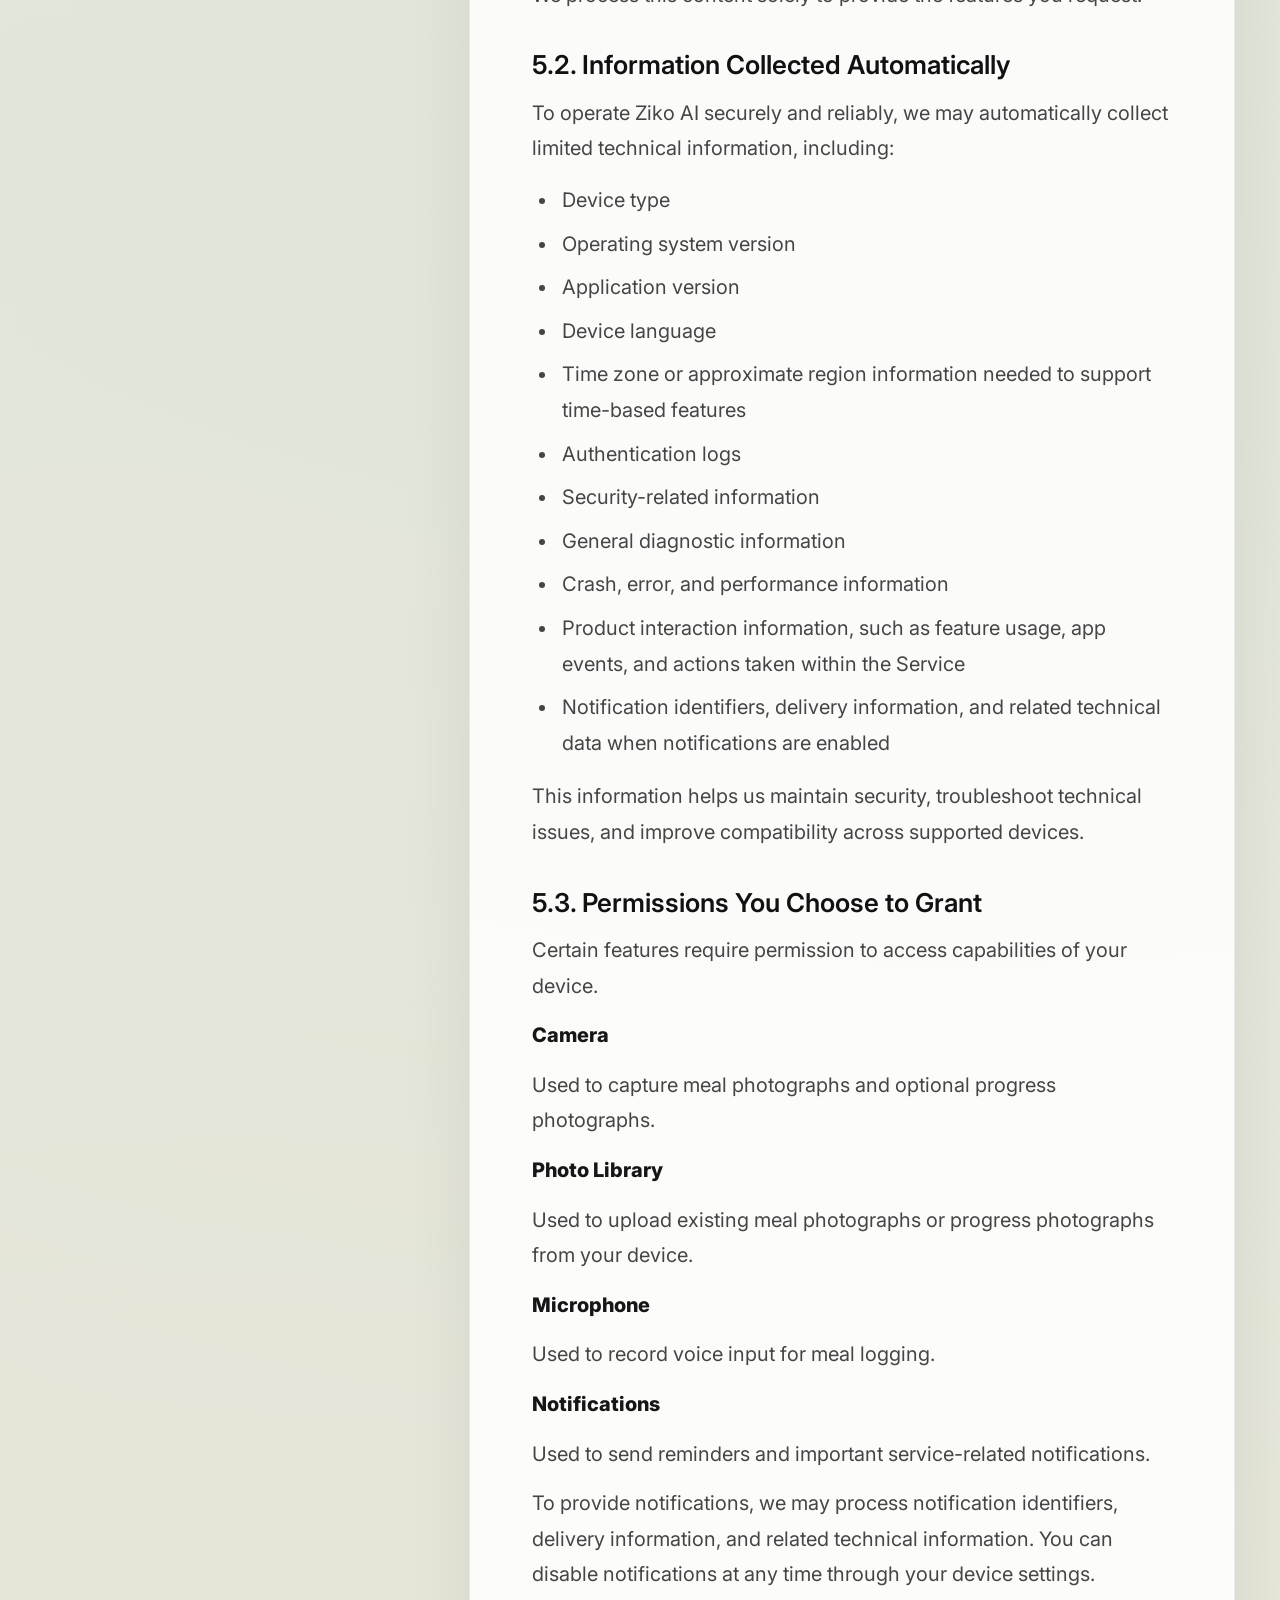
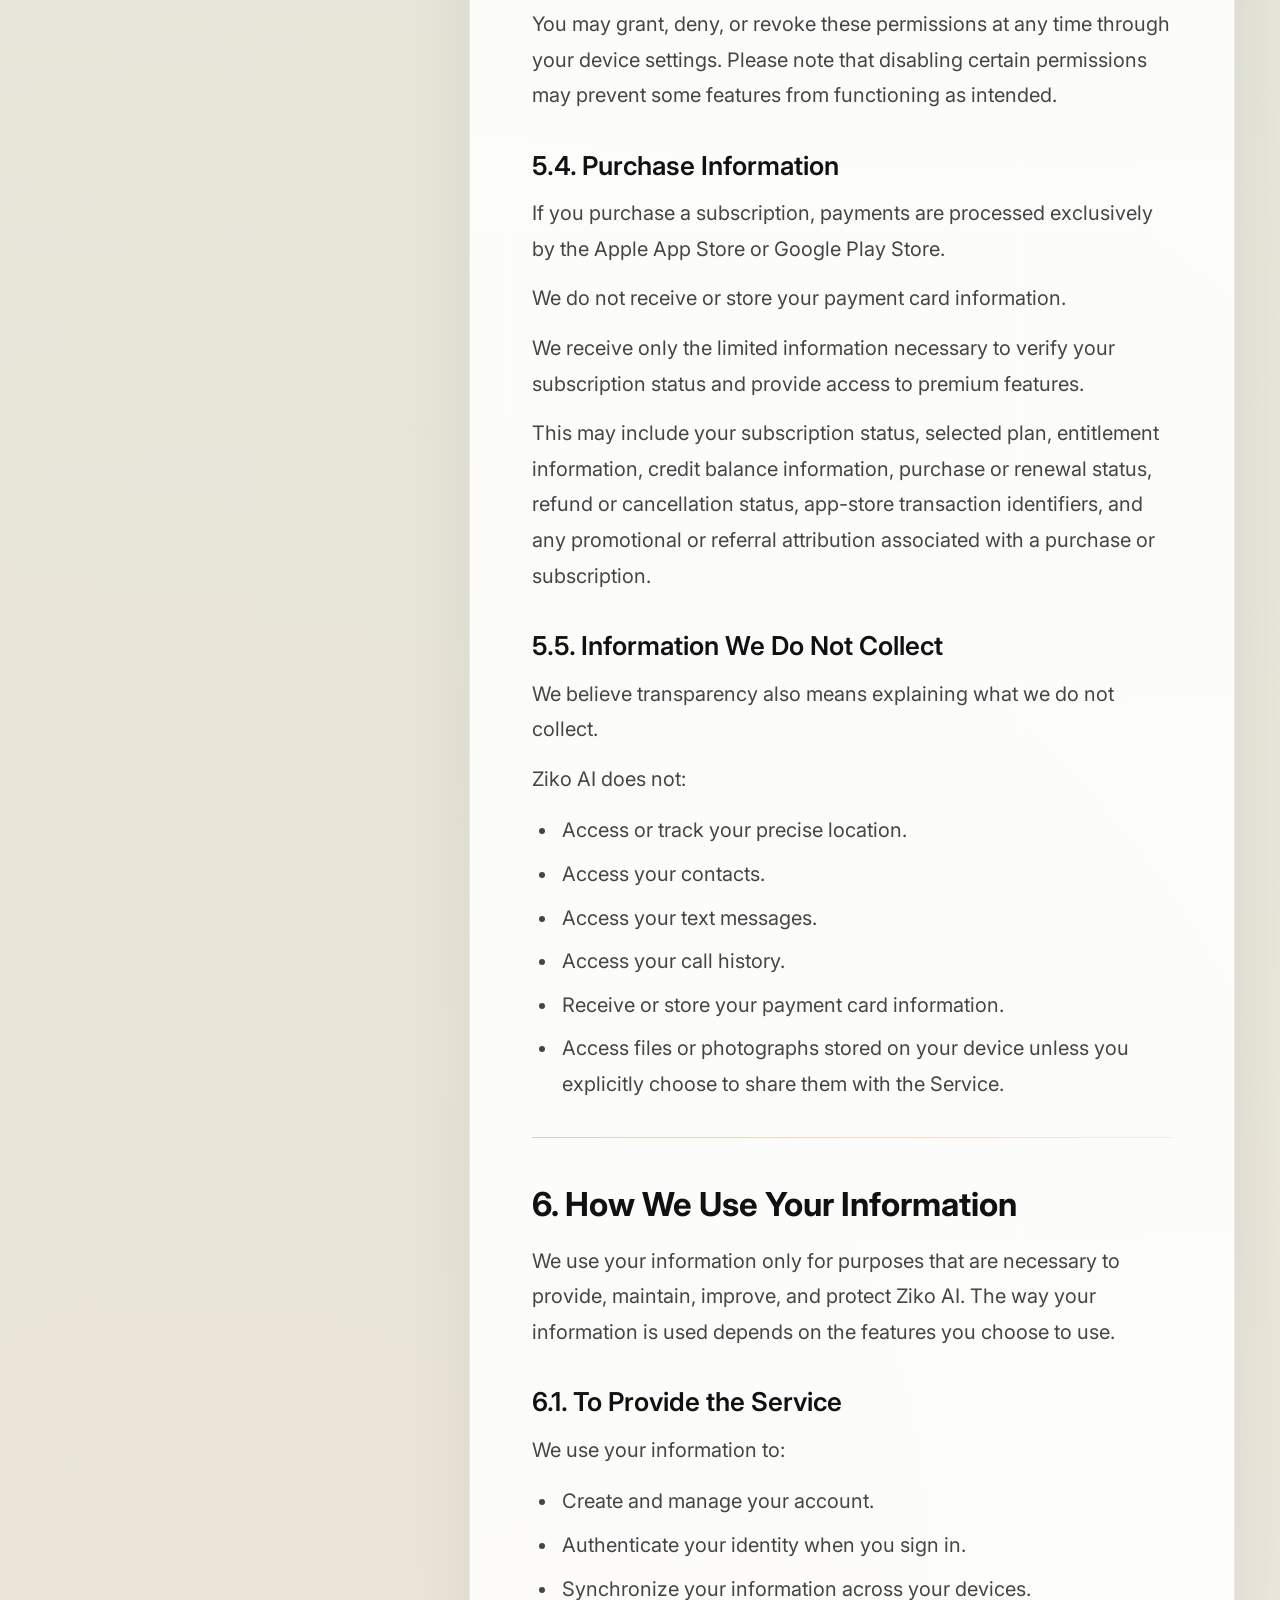
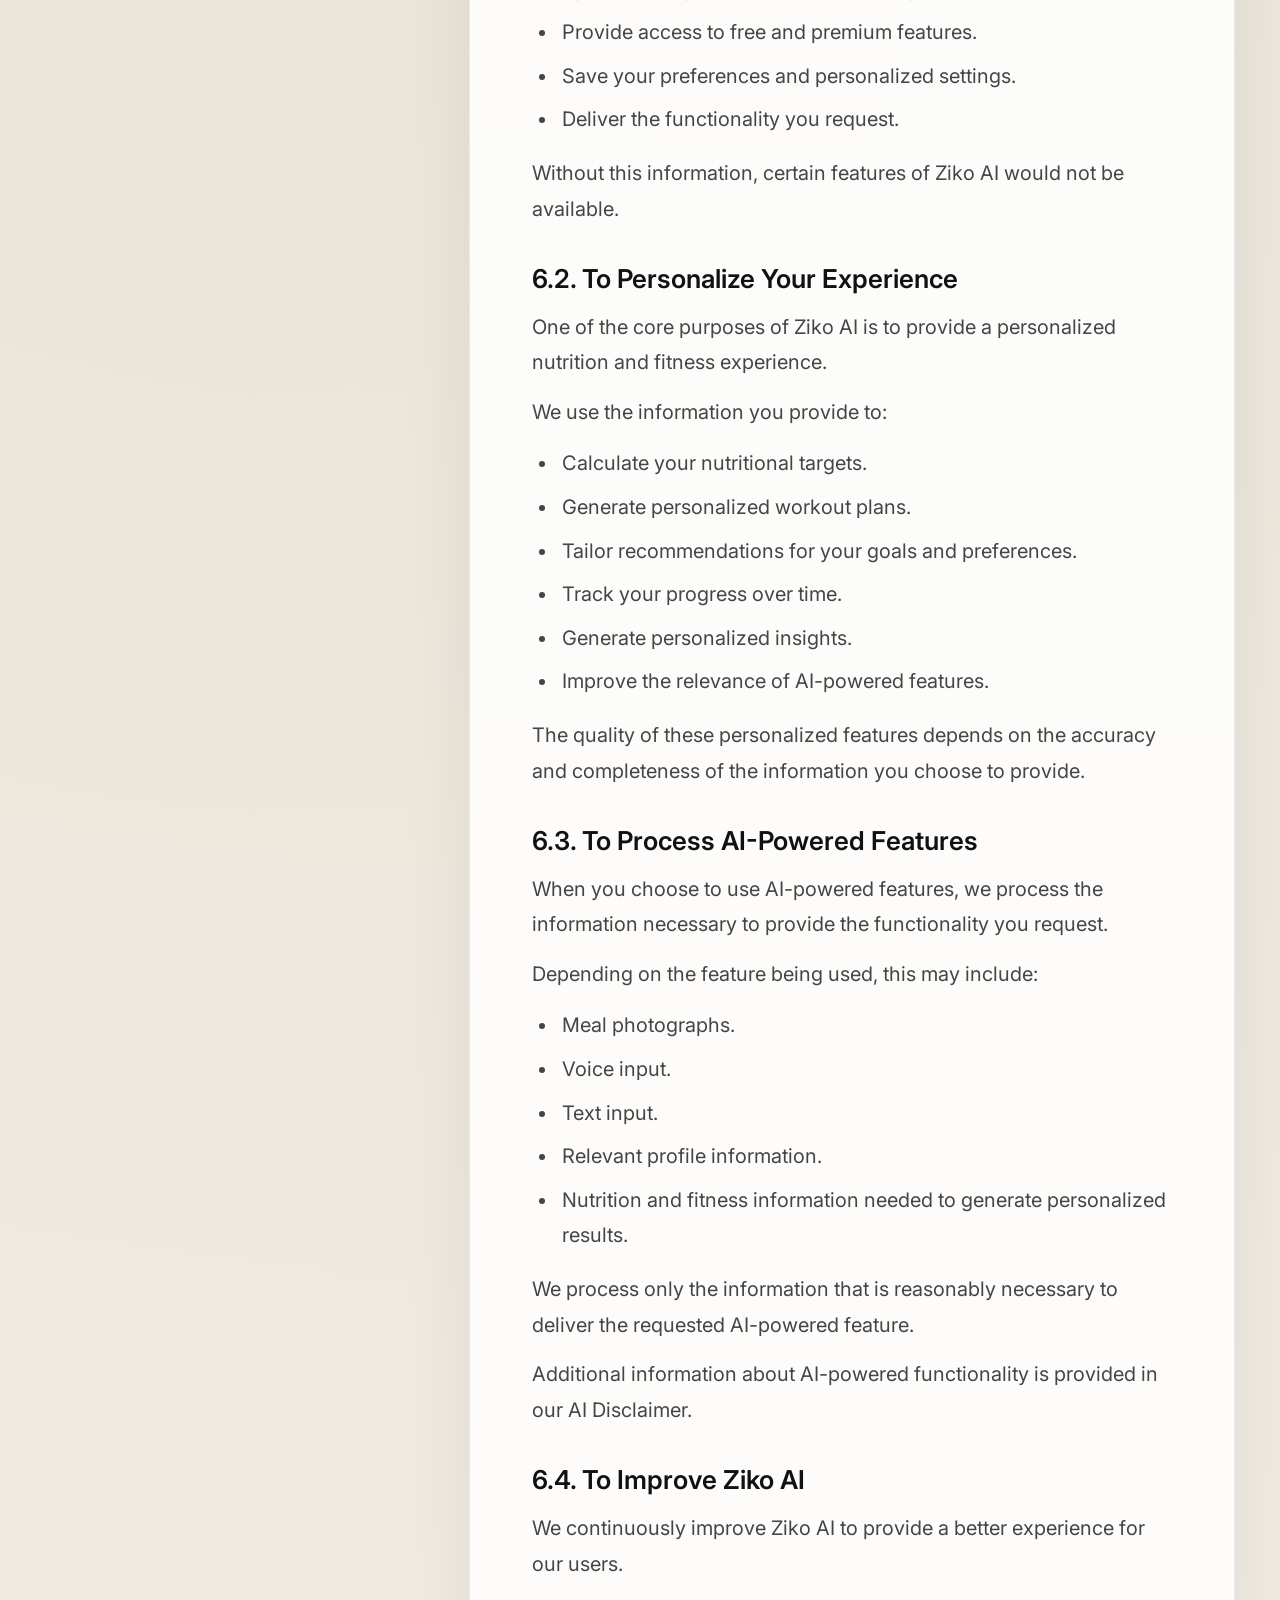
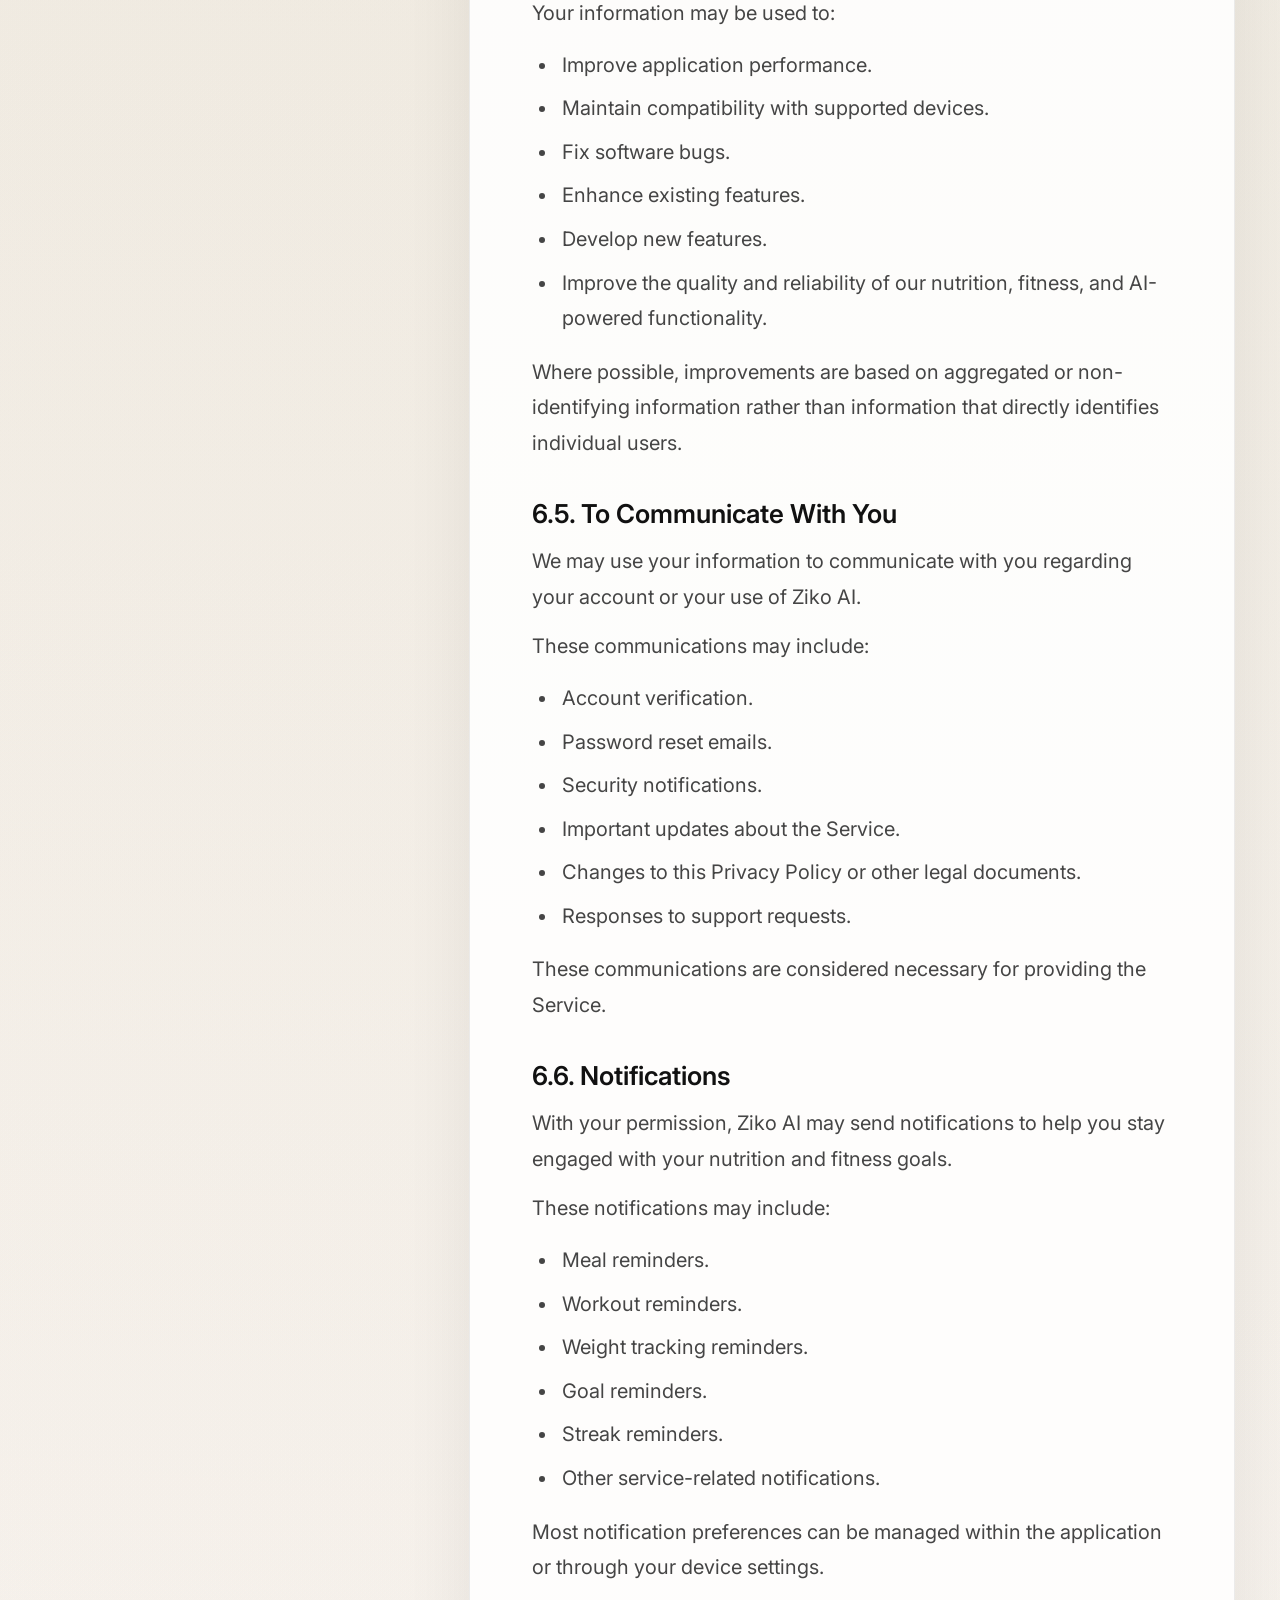
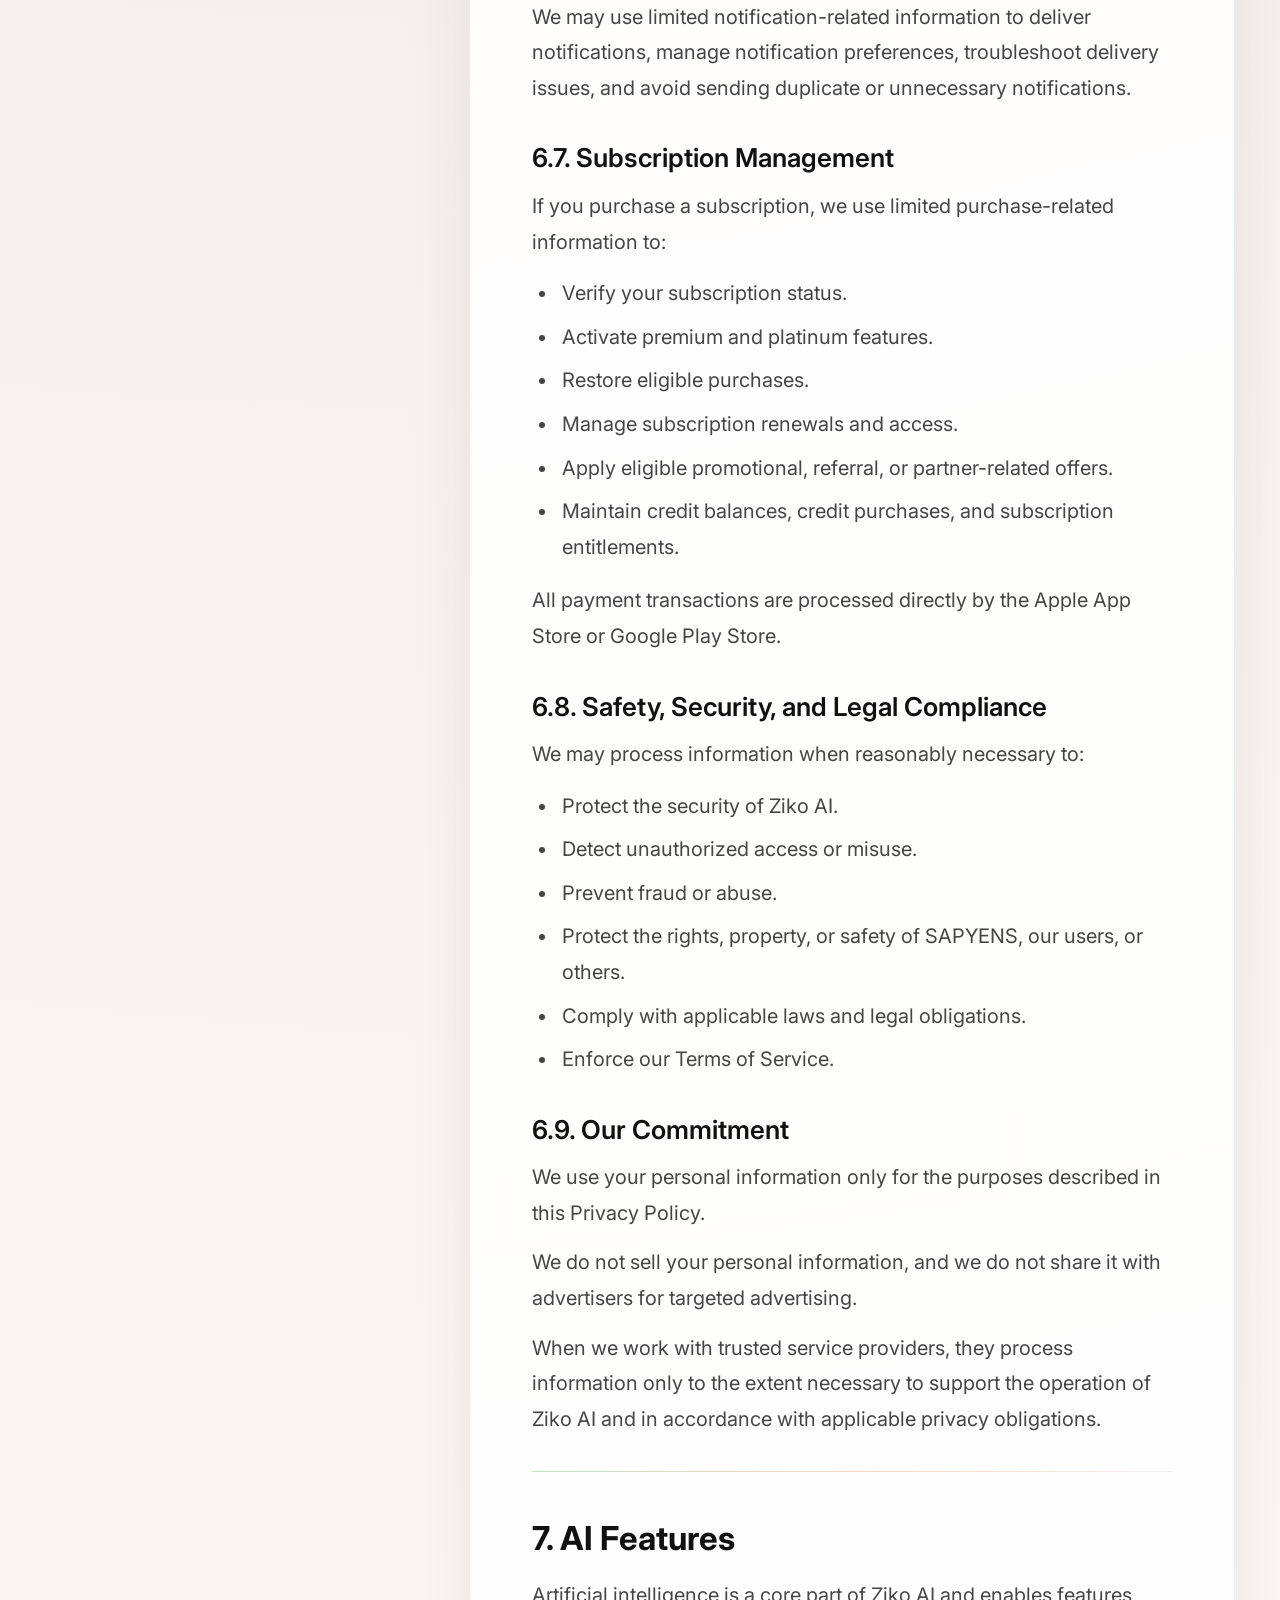
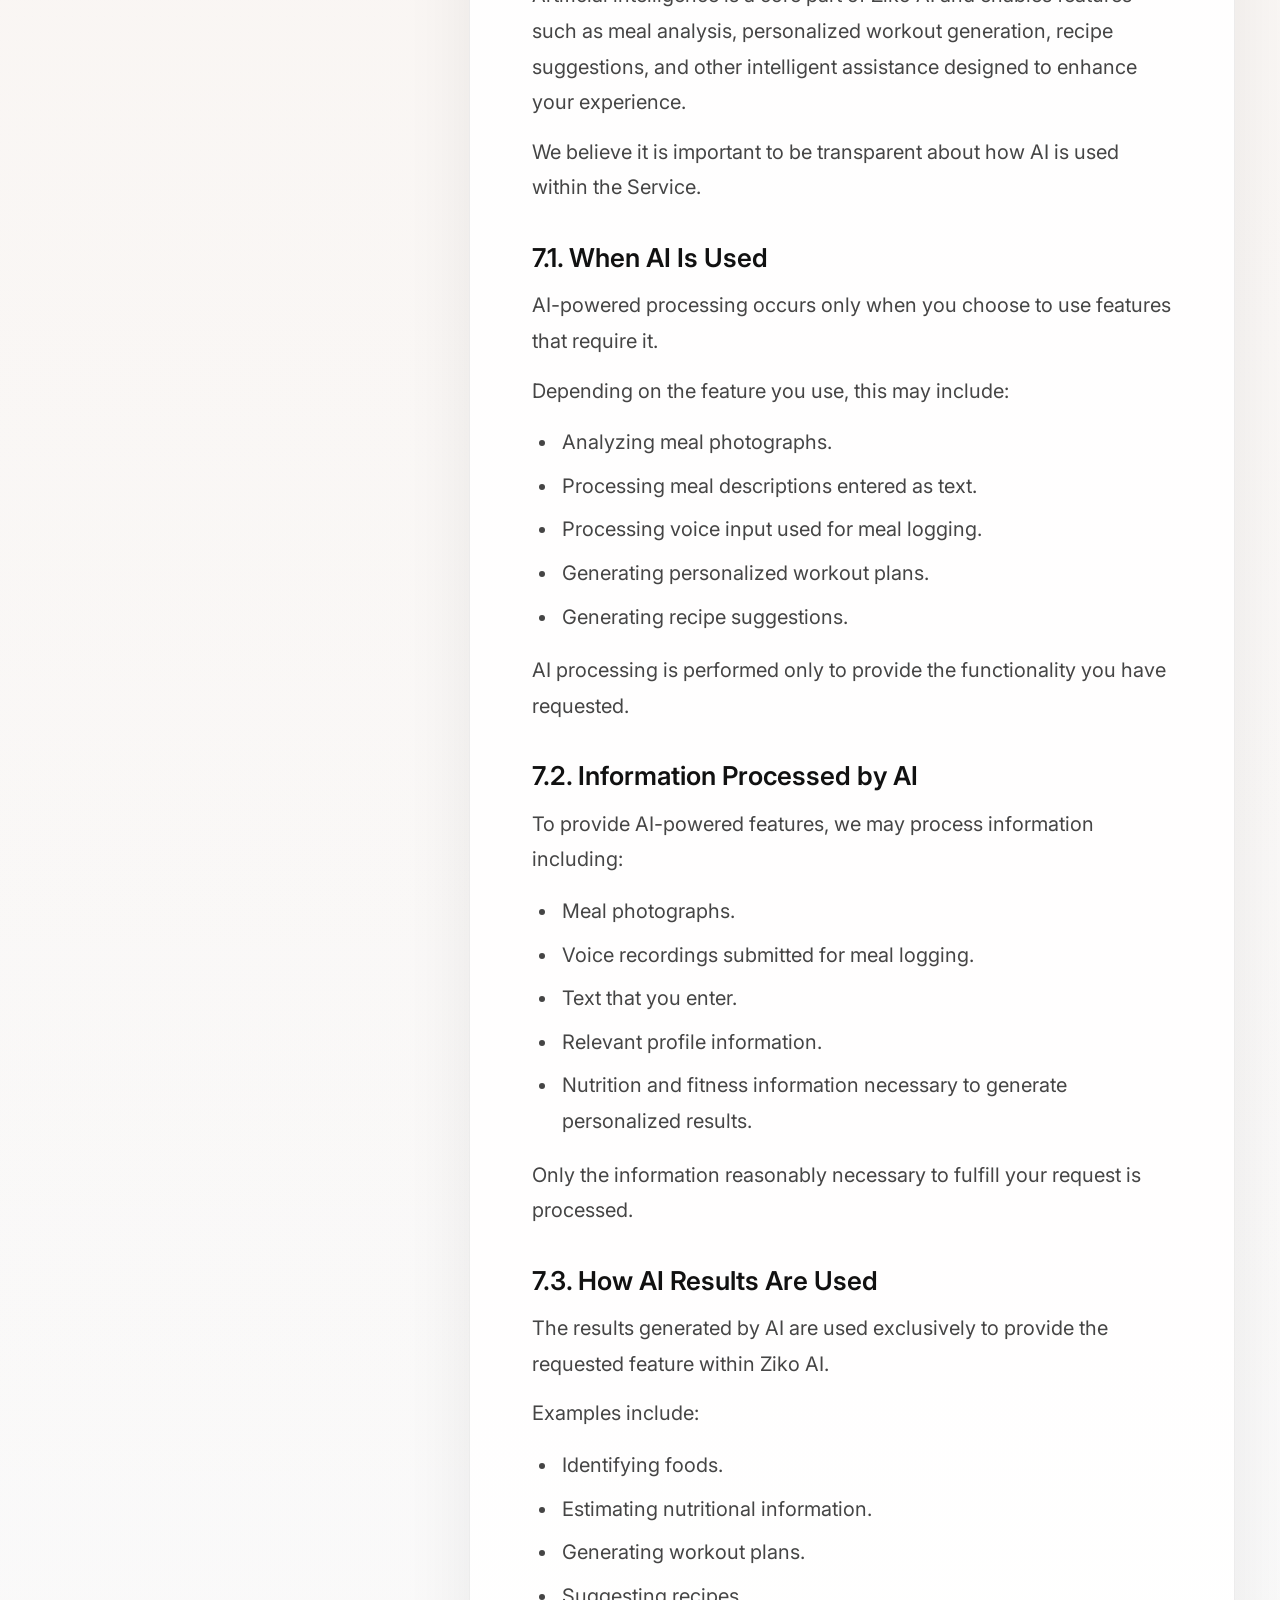
==== commit 7672a09c: "updated terms and privacy" ====
--- a/privacy.html
+++ b/privacy.html
@@ -35,9 +35,11 @@
         <p class="hero-label">Privacy Policy</p>
         <h1>Ziko AI Privacy Policy</h1>
         <div class="legal-meta">
+
 <p>Version: 1.0</p>
-<p>Effective Date: [Launch Date]</p>
-<p>Last Updated: [Date]</p>
+<p>Effective Date: 01/10/2026</p>
+<p>Last Updated: 01/10/2026</p>
+        
         </div>
     </section>
 
@@ -45,6 +47,7 @@
         <aside class="legal-toc" aria-label="Table of Contents">
             <h2>Table of Contents</h2>
             <ol>
+
 <li class="legal-toc-item"><a href="#1-privacy-at-sapyens"><span class="legal-toc-number">1.</span><span class="legal-toc-title">Privacy at SAPYENS</span></a></li>
 <li class="legal-toc-item"><a href="#2-scope-of-this-privacy-policy"><span class="legal-toc-number">2.</span><span class="legal-toc-title">Scope of This Privacy Policy</span></a></li>
 <li class="legal-toc-item"><a href="#3-who-we-are"><span class="legal-toc-number">3.</span><span class="legal-toc-title">Who We Are</span></a></li>
@@ -76,10 +79,12 @@
 <li class="legal-toc-item is-subsection"><a href="#8-1-service-providers"><span class="legal-toc-number">8.1.</span><span class="legal-toc-title">Service Providers</span></a></li>
 <li class="legal-toc-item is-subsection"><a href="#8-2-payment-processing"><span class="legal-toc-number">8.2.</span><span class="legal-toc-title">Payment Processing</span></a></li>
 <li class="legal-toc-item is-subsection"><a href="#8-3-authentication-providers"><span class="legal-toc-number">8.3.</span><span class="legal-toc-title">Authentication Providers</span></a></li>
-<li class="legal-toc-item is-subsection"><a href="#8-4-legal-requirements"><span class="legal-toc-number">8.4.</span><span class="legal-toc-title">Legal Requirements</span></a></li>
-<li class="legal-toc-item is-subsection"><a href="#8-5-business-transfers"><span class="legal-toc-number">8.5.</span><span class="legal-toc-title">Business Transfers</span></a></li>
-<li class="legal-toc-item is-subsection"><a href="#8-6-what-we-do-not-share"><span class="legal-toc-number">8.6.</span><span class="legal-toc-title">What We Do Not Share</span></a></li>
-<li class="legal-toc-item is-subsection"><a href="#8-7-future-service-providers"><span class="legal-toc-number">8.7.</span><span class="legal-toc-title">Future Service Providers</span></a></li>
+<li class="legal-toc-item is-subsection"><a href="#8-4-user-directed-sharing"><span class="legal-toc-number">8.4.</span><span class="legal-toc-title">User-Directed Sharing</span></a></li>
+<li class="legal-toc-item is-subsection"><a href="#8-5-referral-promotional-and-partner-programs"><span class="legal-toc-number">8.5.</span><span class="legal-toc-title">Referral, Promotional, and Partner Programs</span></a></li>
+<li class="legal-toc-item is-subsection"><a href="#8-6-legal-requirements"><span class="legal-toc-number">8.6.</span><span class="legal-toc-title">Legal Requirements</span></a></li>
+<li class="legal-toc-item is-subsection"><a href="#8-7-business-transfers"><span class="legal-toc-number">8.7.</span><span class="legal-toc-title">Business Transfers</span></a></li>
+<li class="legal-toc-item is-subsection"><a href="#8-8-what-we-do-not-share"><span class="legal-toc-number">8.8.</span><span class="legal-toc-title">What We Do Not Share</span></a></li>
+<li class="legal-toc-item is-subsection"><a href="#8-9-future-service-providers"><span class="legal-toc-number">8.9.</span><span class="legal-toc-title">Future Service Providers</span></a></li>
 <li class="legal-toc-item"><a href="#9-protecting-and-managing-your-information"><span class="legal-toc-number">9.</span><span class="legal-toc-title">Protecting and Managing Your Information</span></a></li>
 <li class="legal-toc-item is-subsection"><a href="#9-1-how-your-information-is-stored"><span class="legal-toc-number">9.1.</span><span class="legal-toc-title">How Your Information Is Stored</span></a></li>
 <li class="legal-toc-item is-subsection"><a href="#9-2-security-measures"><span class="legal-toc-number">9.2.</span><span class="legal-toc-title">Security Measures</span></a></li>
@@ -96,15 +101,17 @@
 <li class="legal-toc-item is-subsection"><a href="#10-5-contacting-us-about-your-privacy"><span class="legal-toc-number">10.5.</span><span class="legal-toc-title">Contacting Us About Your Privacy</span></a></li>
 <li class="legal-toc-item"><a href="#11-children-s-privacy"><span class="legal-toc-number">11.</span><span class="legal-toc-title">Children&#x27;s Privacy</span></a></li>
 <li class="legal-toc-item"><a href="#12-international-users"><span class="legal-toc-number">12.</span><span class="legal-toc-title">International Users</span></a></li>
-<li class="legal-toc-item"><a href="#13-future-services"><span class="legal-toc-number">13.</span><span class="legal-toc-title">Future Services</span></a></li>
+<li class="legal-toc-item"><a href="#13-additional-technologies-and-service-improvements"><span class="legal-toc-number">13.</span><span class="legal-toc-title">Additional Technologies and Service Improvements</span></a></li>
 <li class="legal-toc-item is-subsection"><a href="#13-1-analytics"><span class="legal-toc-number">13.1.</span><span class="legal-toc-title">Analytics</span></a></li>
 <li class="legal-toc-item is-subsection"><a href="#13-2-crash-reporting"><span class="legal-toc-number">13.2.</span><span class="legal-toc-title">Crash Reporting</span></a></li>
 <li class="legal-toc-item"><a href="#14-changes-to-this-privacy-policy"><span class="legal-toc-number">14.</span><span class="legal-toc-title">Changes to This Privacy Policy</span></a></li>
 <li class="legal-toc-item"><a href="#15-contact-us"><span class="legal-toc-number">15.</span><span class="legal-toc-title">Contact Us</span></a></li>
+            
             </ol>
         </aside>
 
         <article class="legal-document">
+
 <h2 id="1-privacy-at-sapyens"><span>1.</span> Privacy at SAPYENS</h2>
 <p>At SAPYENS, we believe your personal information belongs to you.</p>
 <p>Ziko AI is designed to help you achieve your nutrition and fitness goals through personalized features powered by modern technology and artificial intelligence. To provide these features, we need to collect and process certain information that you choose to share with us.</p>
@@ -138,7 +145,7 @@
 <p><strong>AI Features</strong> means the artificial intelligence-powered functionality available within Ziko AI, including meal analysis, recipe generation, workout generation, and other personalized features.</p>
 <p><strong>Third-Party Services</strong> means trusted external providers that help us operate the Service, including cloud infrastructure providers, authentication providers, payment processors, artificial intelligence providers, email delivery providers, and other technology partners.</p>
 <p><strong>Service</strong> means the Ziko AI mobile application, the SAPYENS website, and all related products and services provided under the SAPYENS brand.</p>
-<p><strong>You</strong> or <strong>User</strong> means any individual who accesses or uses the Service.</p>
+<p><strong>You or User</strong> means any individual who accesses or uses the Service.</p>
 <hr class="legal-divider">
 <h2 id="5-information-we-collect"><span>5.</span> Information We Collect</h2>
 <p>The information we collect depends on how you use Ziko AI and the features you choose to use. Some information is provided directly by you, some is generated as you use the Service, and some is collected automatically to help us operate the Service securely and reliably.</p>
@@ -151,6 +158,7 @@
 <li>Encrypted password (when using email sign-in)</li>
 <li>Optional profile picture</li>
 <li>Authentication method (Email, Google Sign-In, or Sign in with Apple)</li>
+<li>Referral, promotional, or invitation codes that you choose to apply</li>
 </ul>
 <p>This information is used to create, manage, and secure your account.</p>
 <p><strong>Profile and Personalization Information</strong></p>
@@ -188,6 +196,7 @@
 <li>Workout plans created or saved through the Service</li>
 </ul>
 <p>This information allows you to monitor your progress and enables personalized recommendations throughout the Service.</p>
+<p>Where available, you may also choose to share selected wellness information with a nutritionist, coach, partner, or similar professional or program participant through the Service. In those cases, we may process your sharing preferences, consent status, relationship status, and the categories of information you choose to share, such as nutrition, workout, or weight-related information.</p>
 <p><strong>User Content</strong></p>
 <p>Depending on the features you use, you may voluntarily submit content such as:</p>
 <ul>
@@ -205,9 +214,13 @@
 <li>Operating system version</li>
 <li>Application version</li>
 <li>Device language</li>
+<li>Time zone or approximate region information needed to support time-based features</li>
 <li>Authentication logs</li>
 <li>Security-related information</li>
 <li>General diagnostic information</li>
+<li>Crash, error, and performance information</li>
+<li>Product interaction information, such as feature usage, app events, and actions taken within the Service</li>
+<li>Notification identifiers, delivery information, and related technical data when notifications are enabled</li>
 </ul>
 <p>This information helps us maintain security, troubleshoot technical issues, and improve compatibility across supported devices.</p>
 <h3 id="5-3-permissions-you-choose-to-grant"><span>5.3.</span> Permissions You Choose to Grant</h3>
@@ -220,13 +233,15 @@
 <p>Used to record voice input for meal logging.</p>
 <p><strong>Notifications</strong></p>
 <p>Used to send reminders and important service-related notifications.</p>
+<p>To provide notifications, we may process notification identifiers, delivery information, and related technical information. You can disable notifications at any time through your device settings.</p>
 <p>You may grant, deny, or revoke these permissions at any time through your device settings. Please note that disabling certain permissions may prevent some features from functioning as intended.</p>
 <h3 id="5-4-purchase-information"><span>5.4.</span> Purchase Information</h3>
 <p>If you purchase a subscription, payments are processed exclusively by the Apple App Store or Google Play Store.</p>
 <p>We do not receive or store your payment card information.</p>
 <p>We receive only the limited information necessary to verify your subscription status and provide access to premium features.</p>
+<p>This may include your subscription status, selected plan, entitlement information, credit balance information, purchase or renewal status, refund or cancellation status, app-store transaction identifiers, and any promotional or referral attribution associated with a purchase or subscription.</p>
 <h3 id="5-5-information-we-do-not-collect"><span>5.5.</span> Information We Do Not Collect</h3>
-<p>We believe transparency also means explaining what we do <strong>not</strong> collect.</p>
+<p>We believe transparency also means explaining what we do not collect.</p>
 <p>Ziko AI does not:</p>
 <ul>
 <li>Access or track your precise location.</li>
@@ -310,6 +325,7 @@
 <li>Other service-related notifications.</li>
 </ul>
 <p>Most notification preferences can be managed within the application or through your device settings.</p>
+<p>We may use limited notification-related information to deliver notifications, manage notification preferences, troubleshoot delivery issues, and avoid sending duplicate or unnecessary notifications.</p>
 <h3 id="6-7-subscription-management"><span>6.7.</span> Subscription Management</h3>
 <p>If you purchase a subscription, we use limited purchase-related information to:</p>
 <ul>
@@ -317,6 +333,8 @@
 <li>Activate premium and platinum features.</li>
 <li>Restore eligible purchases.</li>
 <li>Manage subscription renewals and access.</li>
+<li>Apply eligible promotional, referral, or partner-related offers.</li>
+<li>Maintain credit balances, credit purchases, and subscription entitlements.</li>
 </ul>
 <p>All payment transactions are processed directly by the Apple App Store or Google Play Store.</p>
 <h3 id="6-8-safety-security-and-legal-compliance"><span>6.8.</span> Safety, Security, and Legal Compliance</h3>
@@ -331,7 +349,7 @@
 </ul>
 <h3 id="6-9-our-commitment"><span>6.9.</span> Our Commitment</h3>
 <p>We use your personal information only for the purposes described in this Privacy Policy.</p>
-<p>We do <strong>not</strong> sell your personal information, and we do <strong>not</strong> share it with advertisers for targeted advertising.</p>
+<p>We do not sell your personal information, and we do not share it with advertisers for targeted advertising.</p>
 <p>When we work with trusted service providers, they process information only to the extent necessary to support the operation of Ziko AI and in accordance with applicable privacy obligations.</p>
 <hr class="legal-divider">
 <h2 id="7-ai-features"><span>7.</span> AI Features</h2>
@@ -403,6 +421,7 @@
 <li>Other technical services necessary to operate the Service.</li>
 </ul>
 <p>These providers receive only the information reasonably necessary to perform the services they provide on our behalf.</p>
+<p>They may support functions such as hosting, storage, authentication, payment verification, subscription management, artificial intelligence processing, communications, notifications, analytics, diagnostics, crash reporting, security, and customer support.</p>
 <h3 id="8-2-payment-processing"><span>8.2.</span> Payment Processing</h3>
 <p>All subscription purchases are processed directly through the Apple App Store or Google Play Store.</p>
 <p>SAPYENS does not receive, process, or store your payment card information.</p>
@@ -415,7 +434,13 @@
 <li>Google Sign-In.</li>
 <li>Sign in with Apple.</li>
 </ul>
-<h3 id="8-4-legal-requirements"><span>8.4.</span> Legal Requirements</h3>
+<h3 id="8-4-user-directed-sharing"><span>8.4.</span> User-Directed Sharing</h3>
+<p>Some features may allow you to share selected information with a nutritionist, coach, partner, or similar professional or program participant. This sharing occurs only when you choose to enable it or otherwise provide consent through the Service.</p>
+<p>Depending on the feature and your choices, shared information may include selected profile, nutrition, workout, weight, progress, or wellness information. You may be able to manage or revoke this sharing through the Service. Revoking access may limit the ability of the relevant professional or program participant to provide support through Ziko AI.</p>
+<h3 id="8-5-referral-promotional-and-partner-programs"><span>8.5.</span> Referral, Promotional, and Partner Programs</h3>
+<p>If you use a referral code, promotional code, invitation code, partner offer, or similar program, we may process information necessary to apply the offer, verify eligibility, prevent abuse, attribute the offer, administer rewards or commissions, and maintain related business records.</p>
+<p>This information may include the code used, offer status, subscription or purchase status, account eligibility, attribution records, and limited transaction-related information. We do not share your personal health information with referral or promotional partners unless you separately choose to enable a feature that involves user-directed sharing.</p>
+<h3 id="8-6-legal-requirements"><span>8.6.</span> Legal Requirements</h3>
 <p>We may disclose information if we reasonably believe that doing so is necessary to:</p>
 <ul>
 <li>Comply with applicable laws or legal obligations.</li>
@@ -423,10 +448,10 @@
 <li>Protect the rights, property, or safety of SAPYENS, our users, or others.</li>
 <li>Detect, investigate, or prevent fraud, security incidents, or other unlawful activity.</li>
 </ul>
-<h3 id="8-5-business-transfers"><span>8.5.</span> Business Transfers</h3>
+<h3 id="8-7-business-transfers"><span>8.7.</span> Business Transfers</h3>
 <p>If SAPYENS is involved in a merger, acquisition, investment, restructuring, or sale of all or part of its business or assets, your information may be transferred as part of that transaction.</p>
 <p>If such a transfer materially affects how your personal information is handled, we will take reasonable steps to notify you where required by applicable law.</p>
-<h3 id="8-6-what-we-do-not-share"><span>8.6.</span> What We Do Not Share</h3>
+<h3 id="8-8-what-we-do-not-share"><span>8.8.</span> What We Do Not Share</h3>
 <p>To help you better understand our privacy practices, we want to clearly explain what we do not do.</p>
 <p>We do not:</p>
 <ul>
@@ -436,7 +461,7 @@
 <li>Give third parties unrestricted access to your personal information.</li>
 <li>Share more information than is reasonably necessary for a service provider to perform its role.</li>
 </ul>
-<h3 id="8-7-future-service-providers"><span>8.7.</span> Future Service Providers</h3>
+<h3 id="8-9-future-service-providers"><span>8.9.</span> Future Service Providers</h3>
 <p>As Ziko AI continues to evolve, SAPYENS may introduce additional trusted service providers to improve the security, reliability, functionality, or performance of the Service.</p>
 <p>When a new provider materially changes how personal information is processed, this Privacy Policy will be updated accordingly.</p>
 <hr class="legal-divider">
@@ -485,11 +510,12 @@
 <p>You may request deletion of your account at any time through the settings available within Ziko AI.</p>
 <p>When an account deletion request is submitted:</p>
 <ul>
-<li>Your account enters a <strong>14-day pending deletion period</strong>.</li>
+<li>Your account enters a 14-day pending deletion period.</li>
 <li>During this period, your account remains recoverable if you sign back into Ziko AI.</li>
 <li>Signing back into your account during the pending deletion period automatically cancels the deletion request and restores your account.</li>
 </ul>
 <p>If no login occurs during the 14-day period, your account and associated personal information are permanently deleted from our systems, except where limited retention is required by applicable law.</p>
+<p>Some limited records may be retained where reasonably necessary for legal, tax, accounting, fraud prevention, security, dispute resolution, support, subscription, refund, chargeback, referral, partner, or compliance purposes. Where retained, such records are kept only for as long as reasonably necessary for the applicable purpose.</p>
 <h3 id="9-5-deleting-your-nutrition-and-workout-data"><span>9.5.</span> Deleting Your Nutrition and Workout Data</h3>
 <p>You may choose to delete certain categories of information without deleting your account.</p>
 <p>Where supported by the Service, this includes nutrition history, workout history, and associated records.</p>
@@ -497,7 +523,8 @@
 <p>Where applicable, meal photographs and progress photographs associated with deleted nutrition records will also be permanently removed.</p>
 <h3 id="9-6-voice-recordings"><span>9.6.</span> Voice Recordings</h3>
 <p>Voice recordings submitted for meal logging are processed only for the purpose of providing the requested feature.</p>
-<p>Voice recordings are not retained after processing.</p>
+<p>Voice recordings may be transmitted to trusted service providers acting on our behalf when necessary to provide the requested feature.</p>
+<p>Voice recordings are not retained by SAPYENS after processing.</p>
 <h3 id="9-7-our-security-commitment"><span>9.7.</span> Our Security Commitment</h3>
 <p>Protecting your privacy is an ongoing responsibility.</p>
 <p>While no online service can guarantee absolute security, SAPYENS is committed to applying recognized security practices and continuously improving the safeguards used to protect your information.</p>
@@ -531,7 +558,7 @@
 <p>We will make reasonable efforts to respond within the timeframes required by applicable law.</p>
 <hr class="legal-divider">
 <h2 id="11-children-s-privacy"><span>11.</span> Children&#x27;s Privacy</h2>
-<p>Ziko AI is intended for individuals who are <strong>13 years of age or older</strong>.</p>
+<p>Ziko AI is intended for individuals who are 13 years of age or older.</p>
 <p>We do not knowingly collect personal information from children under the age of 13.</p>
 <p>If we become aware that personal information has been collected from a child under the age of 13 in a manner that does not comply with applicable law, we will take reasonable steps to delete that information as soon as reasonably practicable.</p>
 <p>If you believe that a child has provided personal information through Ziko AI, please contact us so that we can investigate and, where appropriate, remove the information.</p>
@@ -541,41 +568,40 @@
 <p>By using the Service, you understand that your personal information may be processed and stored in countries other than the country in which you reside, including countries where SAPYENS or our trusted service providers operate.</p>
 <p>Regardless of where your information is processed, SAPYENS is committed to applying appropriate safeguards designed to protect your personal information in accordance with applicable privacy laws.</p>
 <hr class="legal-divider">
-<h2 id="13-future-services"><span>13.</span> Future Services</h2>
+<h2 id="13-additional-technologies-and-service-improvements"><span>13.</span> Additional Technologies and Service Improvements</h2>
 <p>As Ziko AI continues to evolve, SAPYENS may introduce new features and technologies to improve the functionality, reliability, security, and overall user experience of the Service.</p>
 <p>Whenever a new feature materially changes how personal information is collected, used, stored, or shared, we will update this Privacy Policy accordingly.</p>
 <h3 id="13-1-analytics"><span>13.1.</span> Analytics</h3>
-<p>SAPYENS may introduce analytics services to better understand how users interact with Ziko AI.</p>
-<p>If analytics services are implemented, they may be used to:</p>
+<p>SAPYENS uses limited analytics to better understand how users interact with Ziko AI and to improve the quality, reliability, and usability of the Service.</p>
+<p>Analytics may be used to:</p>
 <ul>
 <li>Understand feature usage.</li>
 <li>Measure application performance.</li>
 <li>Improve the user experience.</li>
 <li>Identify opportunities to enhance the Service.</li>
 </ul>
-<p>Before any analytics service is introduced, this Privacy Policy will be updated to explain the categories of information collected, the purpose of the collection, and any choices available to users.</p>
+<p>Analytics information may include product interaction data, feature usage, app events, device and app information, and similar non-payment technical information. We do not use analytics to sell your personal information or to share your personal information with advertisers for targeted advertising.</p>
 <h3 id="13-2-crash-reporting"><span>13.2.</span> Crash Reporting</h3>
-<p>To improve the reliability and stability of Ziko AI, SAPYENS may implement crash reporting tools.</p>
-<p>If implemented, these tools may collect limited technical information relating to application crashes, software errors, and device compatibility.</p>
+<p>To improve the reliability and stability of Ziko AI, SAPYENS uses crash reporting and diagnostic tools.</p>
+<p>These tools may collect limited technical information relating to application crashes, software errors, performance issues, and device compatibility.</p>
 <p>This information will be used solely to diagnose technical issues, improve application stability, and enhance the reliability of the Service.</p>
-<p>Any crash reporting service introduced in the future will be reflected in an updated version of this Privacy Policy.</p>
+<p>Crash reporting and diagnostic information is not used for targeted advertising.</p>
 <hr class="legal-divider">
 <h2 id="14-changes-to-this-privacy-policy"><span>14.</span> Changes to This Privacy Policy</h2>
 <p>We may update this Privacy Policy from time to time to reflect changes to Ziko AI, applicable laws, security practices, or the way we process personal information.</p>
-<p>Whenever this Privacy Policy is updated, the <strong>Last Updated</strong> date at the beginning of the document will be revised.</p>
+<p>Whenever this Privacy Policy is updated, the Last Updated date at the beginning of the document will be revised.</p>
 <p>If we make changes that materially affect your privacy rights or the way your personal information is handled, we will provide notice through the Service or by other appropriate means where required by applicable law.</p>
 <p>We encourage you to review this Privacy Policy periodically to stay informed about how SAPYENS protects your information.</p>
 <hr class="legal-divider">
 <h2 id="15-contact-us"><span>15.</span> Contact Us</h2>
 <p>If you have any questions, concerns, or requests regarding this Privacy Policy or the way your personal information is handled, we encourage you to contact us.</p>
-<p><strong>SAPYENS </strong><strong>Privacy </strong><strong>Contact</strong></p>
+<p><strong>SAPYENS Privacy Contact</strong></p>
 <p><strong>Email: <a href="mailto:privacy@sapyenslb.com">privacy@sapyenslb.com</a></strong></p>
 <p><strong>Website: <a href="https://www.sapyenslb.com">https://www.sapyenslb.com</a></strong></p>
 <p>We are committed to responding to privacy-related inquiries as promptly as reasonably possible and in accordance with applicable law.</p>
-<hr class="legal-divider">
 <p>Thank you for trusting Ziko AI.</p>
 <p>At SAPYENS, we are committed to building products that respect your privacy, protect your information, and earn your trust every day.</p>
-<p class="legal-subtle-action"><a class="legal-subtle-button" href="account-management/">Account &amp; Data Management</a></p>
+        
         </article>
     </section>
 </main>
